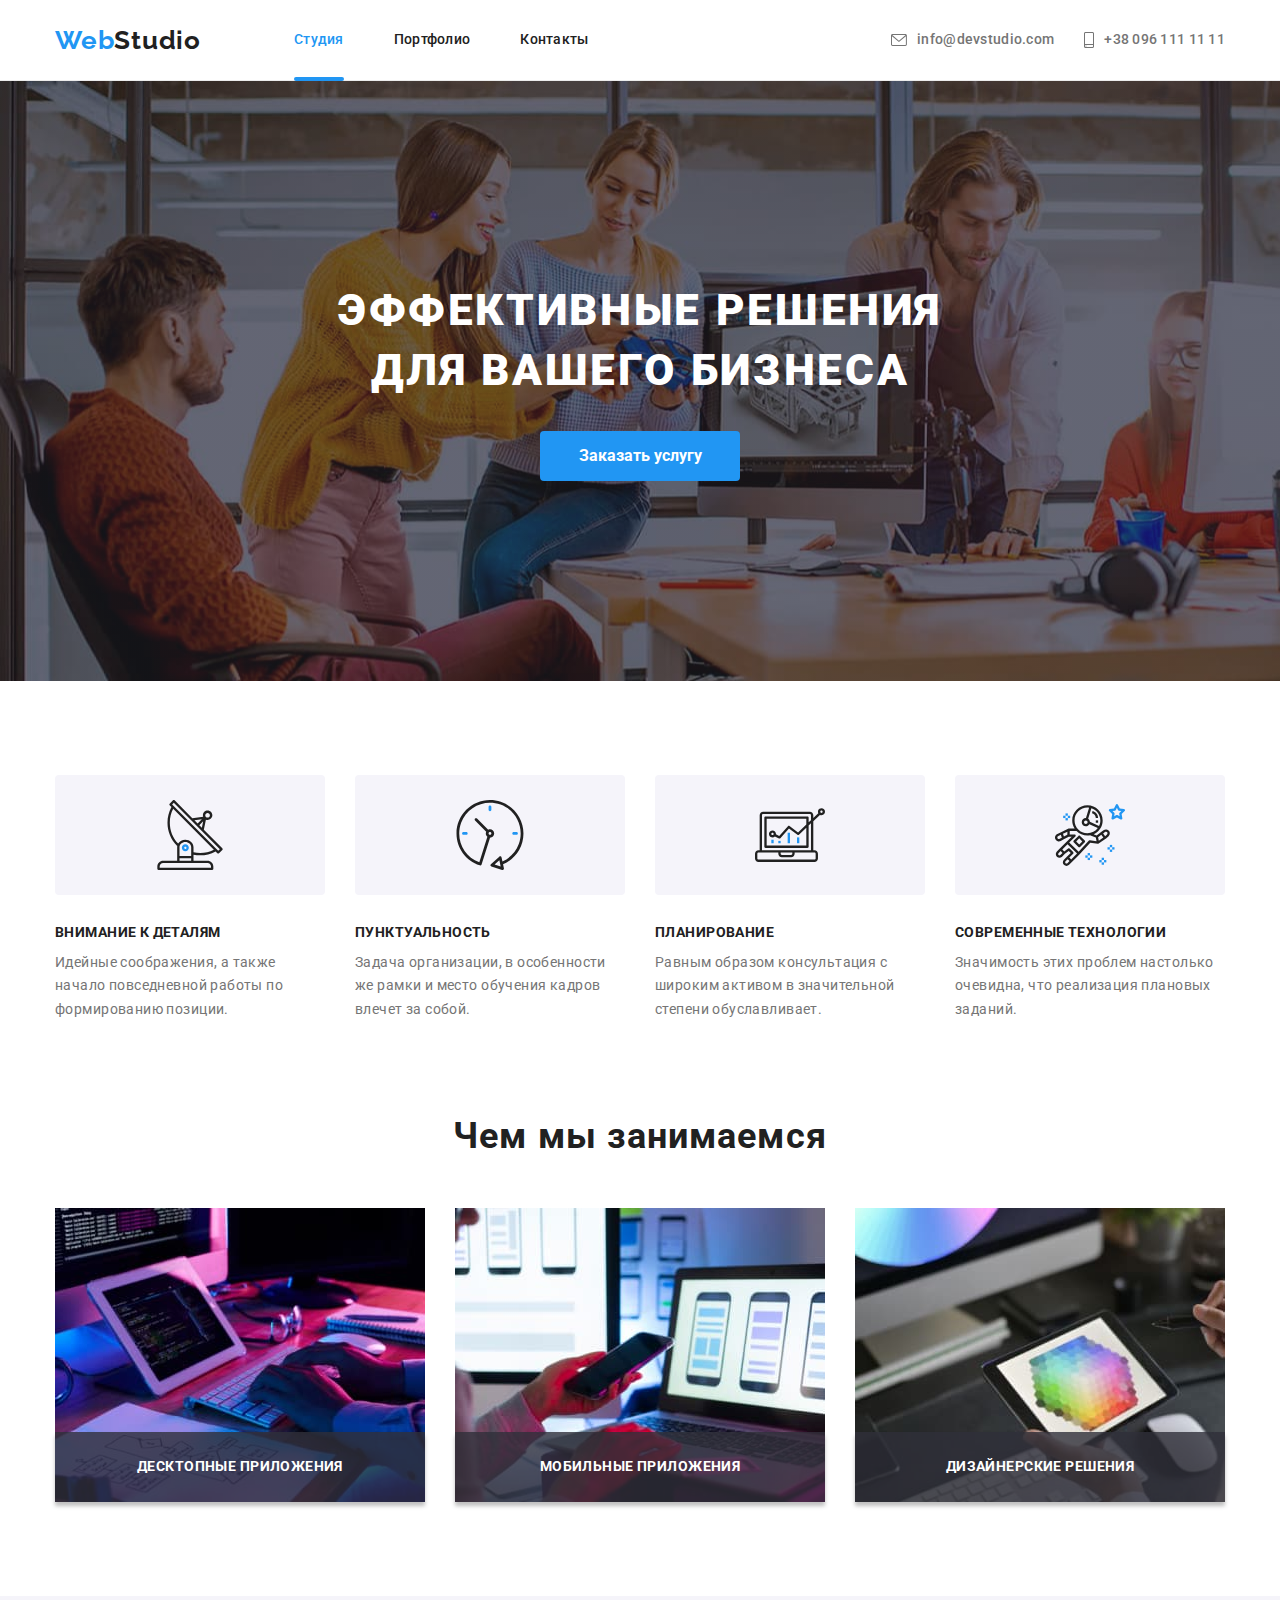
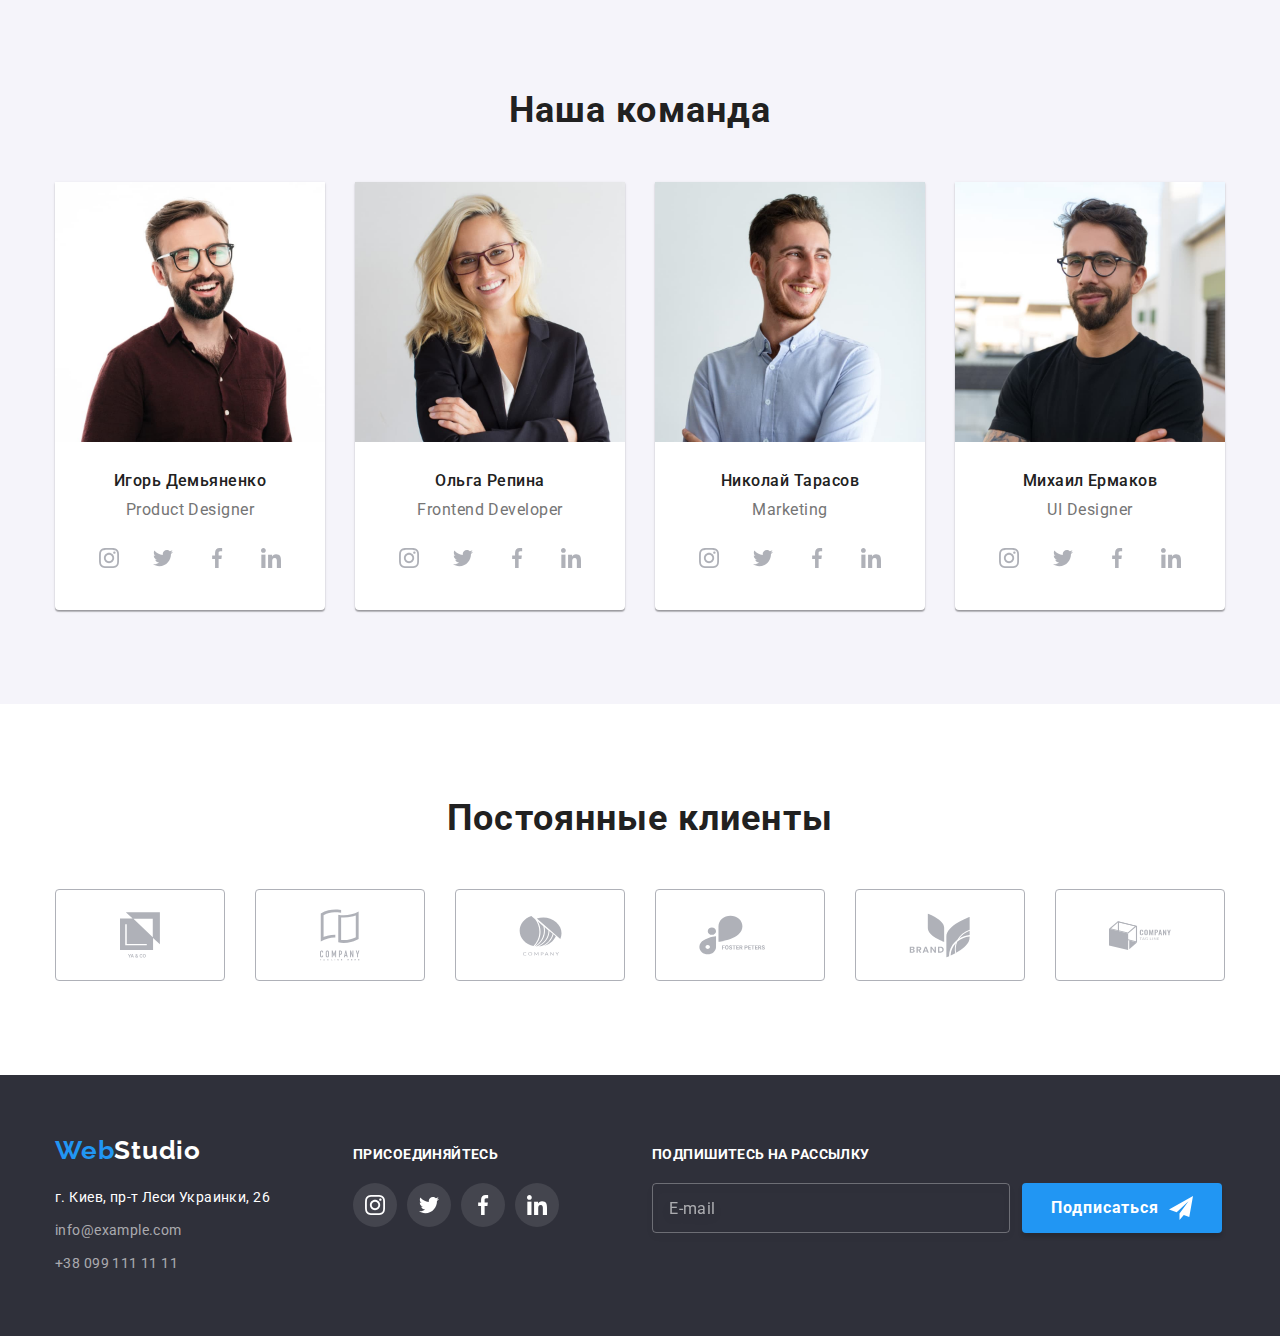
==== index.html @ c31da210 "first commit" ====
<!DOCTYPE html >
<html lang="ru">

<head>
    <meta charset="UTF-8">
    <meta http-equiv="X-UA-Compatible" content="IE=edge">
    <meta name="viewport" content="width=device-width, initial-scale=1.0">
    <title>Студия</title>
    <link rel="stylesheet" href="https://cdnjs.cloudflare.com/ajax/libs/modern-normalize/1.0.0/modern-normalize.min.css">
    <link href="https://fonts.googleapis.com/css2?family=Raleway:wght@700&family=Roboto:wght@400;500;700;900&display=swap" rel="stylesheet">
    <link rel="stylesheet" href="./css/main.min.css">
</head>

<body>
    <!--Навигация-->
    <header class="page-header">
        <div class="header__container container ">
            <a href="" lang="en" class="logo">Web<span class="header__logo">Studio</span></a>
            <div class="header__menu">
                <nav class="nav">
                    <ul class="nav__list">
                        <li class="nav__item"><a class="nav__link nav__link--current" href="">Студия</a></li>
                        <li class="nav__item"><a class="nav__link" href="./portfolio.html">Портфолио</a></li>
                        <li class="nav__item"><a class="nav__link" href="">Контакты</a></li>
                    </ul>
                </nav>
                <ul class="contacts__list">
                    <li class="contacts__item">
                        <a class="contacts__link" href="mailto:info@devstudio.com">
                            <svg class="contacts__icon mail-icon">
                            <use href="./images/icons.svg#mail"></use>
                        </svg>info@devstudio.com
                        </a>
                    </li>
                    <li class="contacts__item">
                        <a class="contacts__link" href="tel:+380961111111">
                            <svg class="contacts__icon phone-icon">
                            <use href="./images/icons.svg#smartphone"></use>
                        </svg> +38 096 111 11 11
                        </a>
                    </li>
                </ul>
            </div>
            <button type="button" class="header__burger-btn" data-menu-button>
                <svg class="header__burger-btn--icon">
                    <use href="./images/icons.svg#burger-icon"></use>
                </svg>
            </button>
            <div class="mobile-menu__container" data-menu>
                <button type="button" class="menu-close-btn" data-menu-close>
                        <svg class="close-btn">
                            <use href="./images/icons.svg#close-modal-btn"></use>
                        </svg>
                    </button>
                <ul class="mobile-menu__nav-list">
                    <li class="nav-list__item link"><a class="nav-list__link current" href="">Студия</a></li>
                    <li class="nav-list__item link"><a class="nav-list__link" href="./portfolio.html">Портфолио</a></li>
                    <li class="nav-list__item link"><a class="nav-list__link" href="">Контакты</a></li>
                </ul>
                <div class="mobile-menu__address-links">
                    <ul class="mobile-menu__contacts-list">
                        <li class="contacts-list__item link">
                            <a class="contacts-link" href="tel:+380961111111">+38 096 111 11 11</a>
                        </li>
                        <li class="contacts-list__item link">
                            <a class="contacts-link" href="mailto:info@devstudio.com">info@devstudio.com</a>
                        </li>
                    </ul>
                    <ul class="mobile-menu__social-list">
                        <li class="social-list__item">
                            <a class="social-list__link" href="">Instagram</a>
                        </li>
                        <li class="social-list__item">
                            <a class="social-list__link" href="">Twitter</a>
                        </li>
                        <li class="social-list__item">
                            <a class="social-list__link" href="">Facebook</a>
                        </li>
                        <li class="social-list__item">
                            <a class="social-list__link" href="">LinkedIn</a>
                        </li>
                    </ul>
                </div>
            </div>
        </div>
    </header>
    <main>
        <!--Герой-->
        <section class="hero">
            <div class="container hero__container">
                <h1 class="hero__title">Эффективные решения для вашего бизнеса</h1>
                <button class="hero__button" type="button" data-modal-open>Заказать услугу</button>
            </div>
        </section>
        <!--Особенности-->
        <section class="features section">
            <div class="container">
                <h2 class="hidden">Особенности</h2>
                <ul class="features__list">
                    <li class="features__item">
                        <div class="features__thumb">
                            <svg class="features__icon">
                                <use href="./images/icons.svg#antenna"></use>
                            </svg>
                        </div>
                        <h3 class="features__title">Внимание к деталям</h3>
                        <p class="features__description">Идейные соображения, а также начало повседневной работы по формированию позиции.</p>
                    </li>
                    <li class="features__item">
                        <div class="features__thumb">
                            <svg class="features__icon">
                                <use href="./images/icons.svg#clock"></use>
                            </svg>
                        </div>
                        <h3 class="features__title">Пунктуальность</h3>
                        <p class="features__description">Задача организации, в особенности же рамки и место обучения кадров влечет за собой.</p>
                    </li>
                    <li class="features__item">
                        <div class="features__thumb">
                            <svg class="features__icon">
                                <use href="./images/icons.svg#diagram"></use>
                            </svg>
                        </div>
                        <h3 class="features__title">Планирование</h3>
                        <p class="features__description">Равным образом консультация с широким активом в значительной степени обуславливает.</p>
                    </li>
                    <li class="features__item">
                        <div class="features__thumb">
                            <svg class="features__icon">
                                <use href="./images/icons.svg#astronaut"></use>
                            </svg>
                        </div>
                        <h3 class="features__title">Современные технологии</h3>
                        <p class="features__description">Значимость этих проблем настолько очевидна, что реализация плановых заданий.</p>
                    </li>
                </ul>
            </div>
        </section>
        <!--Чем мы занимаемся-->
        <section class="what-doing section">
            <div class="container">
                <h2 class="what-doing__title">Чем мы занимаемся</h2>
                <ul class="what-doing__list">
                    <li class="what-doing__item">
                        <img src="./images/studio/box1.jpg" alt="box1" width="370" height="294">
                        <p class="what-doing__description">Десктопные приложения</p>
                    </li>
                    <li class="what-doing__item">
                        <img src="./images/studio/box2.jpg" alt="box2" width="370" height="294">
                        <p class="what-doing__description">Мобильные приложения</p>
                    </li>
                    <li class="what-doing__item">
                        <img src="./images/studio/box3.jpg" alt="box3" width="370" height="294">
                        <p class="what-doing__description">Дизайнерские решения</p>
                    </li>
                </ul>
            </div>
        </section>
        <!--Наша команда-->
        <section class="our-team section">
            <div class="container">
                <h2 class="our-team__title">Наша команда</h2>
                <ul class="our-team__list">
                    <li class="our-team__item">
                        <img src="./images/studio/card1.jpg" alt="card1" width="270" height="260">
                        <div class="our-team__card">
                            <h3 class="our-team-card__title">Игорь Демьяненко</h3>
                            <p class="our-team-card__description" lang="en">Product Designer</p>
                            <ul class="our-team-card__list">
                                <li class="our-team-card__item">
                                    <a class="our-team-card__link" href="">
                                        <svg class="our-team-card__icon">
                                            <use href="./images/icons.svg#instagram"></use>
                                        </svg>
                                    </a>
                                </li>
                                <li class="our-team-card__item">
                                    <a class="our-team-card__link" href="">
                                        <svg class="our-team-card__icon">
                                            <use href="./images/icons.svg#twitter"></use>
                                        </svg>
                                    </a>
                                </li>
                                <li class="our-team-card__item">
                                    <a class="our-team-card__link" href="">
                                        <svg class="our-team-card__icon">
                                            <use href="./images/icons.svg#facebook"></use>
                                        </svg>
                                    </a>
                                </li>
                                <li class="our-team-card__item">
                                    <a class="our-team-card__link" href="">
                                        <svg class="our-team-card__icon">
                                            <use href="./images/icons.svg#linkedin"></use>
                                        </svg>
                                    </a>
                                </li>
                            </ul>
                        </div>
                    </li>
                    <li class="our-team__item">
                        <img src="./images/studio/card2.jpg" alt="card2" width="270" height="260">
                        <div class="our-team__card">
                            <h3 class="our-team-card__title">Ольга Репина</h3>
                            <p class="our-team-card__description" lang="en">Frontend Developer</p>
                            <ul class="our-team-card__list">
                                <li class="our-team-card__item">
                                    <a class="our-team-card__link" href="">
                                        <svg class="our-team-card__icon">
                                            <use href="./images/icons.svg#instagram"></use>
                                        </svg>
                                    </a>
                                </li>
                                <li class="our-team-card__item">
                                    <a class="our-team-card__link" href="">
                                        <svg class="our-team-card__icon">
                                            <use href="./images/icons.svg#twitter"></use>
                                        </svg>
                                    </a>
                                </li>
                                <li class="our-team-card__item">
                                    <a class="our-team-card__link" href="">
                                        <svg class="our-team-card__icon">
                                            <use href="./images/icons.svg#facebook"></use>
                                        </svg>
                                    </a>
                                </li>
                                <li class="our-team-card__item">
                                    <a class="our-team-card__link" href="">
                                        <svg class="our-team-card__icon">
                                            <use href="./images/icons.svg#linkedin"></use>
                                        </svg>
                                    </a>
                                </li>
                            </ul>
                        </div>
                    </li>
                    <li class="our-team__item">
                        <img src="./images/studio/card3.jpg" alt="card3" width="270" height="260">
                        <div class="our-team__card">
                            <h3 class="our-team-card__title">Николай Тарасов</h3>
                            <p class="our-team-card__description" lang="en">Marketing</p>
                            <ul class="our-team-card__list">
                                <li class="our-team-card__item">
                                    <a class="our-team-card__link" href="">
                                        <svg class="our-team-card__icon">
                                            <use href="./images/icons.svg#instagram"></use>
                                        </svg>
                                    </a>
                                </li>
                                <li class="our-team-card__item">
                                    <a class="our-team-card__link" href="">
                                        <svg class="our-team-card__icon">
                                            <use href="./images/icons.svg#twitter"></use>
                                        </svg>
                                    </a>
                                </li>
                                <li class="our-team-card__item">
                                    <a class="our-team-card__link" href="">
                                        <svg class="our-team-card__icon">
                                            <use href="./images/icons.svg#facebook"></use>
                                        </svg>
                                    </a>
                                </li>
                                <li class="our-team-card__item">
                                    <a class="our-team-card__link" href="">
                                        <svg class="our-team-card__icon">
                                            <use href="./images/icons.svg#linkedin"></use>
                                        </svg>
                                    </a>
                                </li>
                            </ul>
                        </div>
                    </li>
                    <li class="our-team__item">
                        <img src="./images/studio/card4.jpg" alt="card4" width="270" height="260">
                        <div class="our-team__card">
                            <h3 class="our-team-card__title">Михаил Ермаков</h3>
                            <p class="our-team-card__description" lang="en">UI Designer</p>
                            <ul class="our-team-card__list">
                                <li class="our-team-card__item">
                                    <a class="our-team-card__link" href="">
                                        <svg class="our-team-card__icon">
                                            <use href="./images/icons.svg#instagram"></use>
                                        </svg>
                                    </a>
                                </li>
                                <li class="our-team-card__item">
                                    <a class="our-team-card__link" href="">
                                        <svg class="our-team-card__icon">
                                            <use href="./images/icons.svg#twitter"></use>
                                        </svg>
                                    </a>
                                </li>
                                <li class="our-team-card__item">
                                    <a class="our-team-card__link" href="">
                                        <svg class="our-team-card__icon">
                                            <use href="./images/icons.svg#facebook"></use>
                                        </svg>
                                    </a>
                                </li>
                                <li class="our-team-card__item">
                                    <a class="our-team-card__link" href="">
                                        <svg class="our-team-card__icon">
                                            <use href="./images/icons.svg#linkedin"></use>
                                        </svg>
                                    </a>
                                </li>
                            </ul>
                        </div>
                    </li>
                </ul>
            </div>
        </section>
        <section class="clients section">
            <div class="container">
                <h2 class="clients__title">Постоянные клиенты</h2>
                <ul class="clients__list">
                    <li class="clients__item">
                        <a class="clients__link" href="">
                            <svg class="clients__icon" width="40" height="52">
                                <use href="./images/icons.svg#group"></use>
                            </svg>
                        </a>
                    </li>
                    <li class="clients__item">
                        <a class="clients__link" href="">
                            <svg class="clients__icon" width="40" height="52">
                                <use href="./images/icons.svg#group-1"></use>
                            </svg>
                        </a>
                    </li>
                    <li class="clients__item">
                        <a class="clients__link" href="">
                            <svg class="clients__icon" width="43" height="41">
                                <use href="./images/icons.svg#group-2"></use>
                            </svg>
                        </a>
                    </li>
                    <li class="clients__item">
                        <a class="clients__link" href="">
                            <svg class="clients__icon" width="84" height="40">
                                <use href="./images/icons.svg#group-3"></use>
                            </svg>
                        </a>
                    </li>
                    <li class="clients__item">
                        <a class="clients__link" href="">
                            <svg class="clients__icon" width="62" height="45">
                                <use href="./images/icons.svg#group-4"></use>
                            </svg>
                        </a>
                    </li>
                    <li class="clients__item">
                        <a class="clients__link" href=" ">
                            <svg class="clients__icon" width="62 " height="45 ">
                                <use href="./images/icons.svg#group-5 "></use>
                            </svg>
                        </a>
                    </li>
                </ul>
            </div>
        </section>
    </main>
    <footer class="footer">
        <div class="footer__sections container">
            <div class="footer__tablet-container">
                <div class="address__container">
                    <a href="" lang="en" class="logo">Web<span class="footer__logo">Studio</span></a>
                    <address class="address__box">
                    <ul class="address__list">
                        <li class="address__item"><a class="address__link--map" href="https://goo.gl/maps/Ut2xwaLdVSmV2iXo9 " target="_blank" rel="noreferrer noopener">г. Киев, пр-т Леси Украинки, 26</a></li>
                        <li class="address__item"><a class="address__link" href="mailto:info@example.com ">info@example.com</a></li>
                        <li class="address__item"><a class="address__link" href="tel:+380991111111 ">+38 099 111 11 11</a></li>
                    </ul>
                 </address>
                </div>
                <div class="join__container">
                    <p class="join__description">присоединяйтесь</p>
                    <ul class="join__list">
                        <li class="join__item">
                            <a class="join__link" href="">
                                <svg class="join__icon">
                            <use href="./images/icons.svg#instagram"></use>
                        </svg>
                            </a>
                        </li>
                        <li class="join__item">
                            <a class="join__link" href="">
                                <svg class="join__icon">
                            <use href="./images/icons.svg#twitter "></use>
                        </svg>
                            </a>
                        </li>
                        <li class="join__item">
                            <a class="join__link" href="">
                                <svg class="join__icon">
                            <use href="./images/icons.svg#facebook "></use>
                        </svg>
                            </a>
                        </li>
                        <li class="join__item">
                            <a class="join__link" href="">
                                <svg class="join__icon">
                            <use href="./images/icons.svg#linkedin "></use>
                        </svg>
                            </a>
                        </li>
                    </ul>
                </div>
            </div>
            <div class="subscribe__container">
                <p class="subscribe__title">Подпишитесь на рассылку</p>
                <form action="#" class="subscribe__form">
                    <input type="email" name="user-email" class="subscribe__input" placeholder="E-mail" required>
                    <button type="submit" class="subscribe__button">Подписаться
                        <svg class="subscribe__icon">
                            <use href="./images/icons.svg#icon-send"></use>
                        </svg>
                    </button>
                </form>
            </div>
        </div>
    </footer>
    <div class="backdrop open-close-backdrop" data-modal>
        <div class="backdrop__container">
            <button class="backdrop__modal-button" data-modal-close>
                <svg class="backdrop__modal-button--icon">
                    <use href="./images/icons.svg#close-modal-btn"></use>
                </svg>
            </button>
            <form action="# " class="backdrop__modal-form">
                <p class="backdrop__title">Оставьте свои данные, мы вам перезвоним</p>
                <label for="user-name" class="backdrop__label backdrop__user-name">Имя</label>
                <div class="backdrop__input-container">
                    <input type="text" name="user-name" id="user-name" class="backdrop__input" required>
                    <svg class="backdrop__input--icon">
                        <use href="./images/icons.svg#icon-user-name"></use>
                    </svg>
                </div>
                <label for="user-tel" class="backdrop__label backdrop__user-tel">Телефон</label>
                <div class="backdrop__input-container">
                    <input type="tel" name="user-tel" id="user-tel" class="backdrop__input" required>
                    <svg class="backdrop__input--icon">
                        <use href="./images/icons.svg#icon-user-tel"></use>
                    </svg>
                </div>
                <label for="user-email" class="backdrop__label backdrop__user-email">Почта</label>
                <div class="backdrop__input-container">
                    <input type="email" name="user-email" id="user-email" class="backdrop__input" required>
                    <svg class="backdrop__input--icon">
                        <use href="./images/icons.svg#icon-user-email"></use>
                    </svg>
                </div>
                <label for="user-message" class="backdrop__label backdrop__message-label">Комментарий</label>
                <textarea name="user-message" id="user-message" placeholder="Введите текст" class="backdrop__message"></textarea>
                <div class="backdrop__checkbox">
                    <input type="checkbox" name="user-checkbox" id="user-checkbox" class="backdrop__checkbox-input hidden" required>
                    <label for="user-checkbox" class="backdrop__label backdrop__checkbox-label">Соглашаюсь с рассылкой и принимаю <a href=" " class="backdrop__policy-link">Условия договора</a></label>
                </div>
                <button type="submit" class="backdrop__submit-btn">Отправить</button>
            </form>
        </div>
    </div>
    <script src="./js/modal.js "></script>
    <script src="./js/menu.js "></script>
</body>

</html>
---- css/main.min.css ----
body{font-family:'roboto', sans-serif;color:#212121}ul{list-style:none;margin:0;padding:0}a{color:inherit;text-decoration:none}h1,h2,h3,h4,h5,h6,p{margin:0}img{display:block;max-width:100%;height:auto}.hidden{position:absolute;width:1px;height:1px;margin:-1px;border:0;padding:0;white-space:nowrap;clip-path:inset(100%);clip:rect(0 0 0 0);overflow:hidden}.container{width:100%;padding-left:15px;padding-right:15px;margin:0 auto}.section{padding:60px 0px}@media screen and (min-width: 480px){.container{width:480px;margin:0 auto}.section{padding:60px 0px}}@media screen and (min-width: 768px){.container{width:768px}.section{padding:60px 0px}}@media screen and (min-width: 1200px){.container{width:1200px;margin-left:auto;margin-right:auto;padding-left:15px;padding-right:15px}.section{padding:94px 0px}}.logo{font-family:'Raleway', sans-serif;font-weight:700;font-size:26px;line-height:1.19;letter-spacing:0.03em;color:#2196F3}.logo .header__logo{color:#212121}.logo .footer__logo{color:#fff}@media screen and (max-width: 767px){.logo{font-family:'Raleway', sans-serif;font-weight:700;font-size:24px;line-height:1.16;letter-spacing:0.03em;color:#2196F3;padding:16px 0px;display:flex;justify-content:center}.logo .header__logo{color:#212121}.logo .footer__logo{color:#fff;display:flex;justify-content:center}}@media screen and (max-width: 1199px){.logo{font-family:'Raleway', sans-serif;font-weight:700;font-size:24px;line-height:1.16;letter-spacing:0.03em;color:#2196F3}.logo .header__logo{color:#212121}.logo .footer__logo{color:#fff}}.page-header{border-bottom:1px solid #ECECEC}.header__container{display:flex;align-items:center}.header__menu{display:flex;align-items:center;margin-left:93px;width:100%}.header__menu .nav__link,.header__menu .contacts__link{display:inline-flex;align-items:center;font-weight:500;font-size:14px;line-height:1.14;padding:32px 0px 32px 0px;letter-spacing:0.02em;transition:color 250ms cubic-bezier(0.4, 0, 0.2, 1)}.header__menu .nav__link:hover,.header__menu .nav__link:focus,.header__menu .contacts__link:hover,.header__menu .contacts__link:focus{color:#2196F3}.header__menu .nav__link .contacts__icon,.header__menu .contacts__link .contacts__icon{fill:currentColor;display:block;margin-right:10px}.header__menu .nav .nav__list{display:flex;padding:0}.header__menu .nav .nav__item:not(:last-child){margin-right:50px}.header__menu .contacts__list{display:flex;margin-left:auto;color:#757575}.header__menu .contacts__item:not(:last-child){margin-right:30px}.phone-icon{width:10px;height:16px}.mail-icon{width:16px;height:12px}.nav__link--current{color:#2196F3;position:relative}.nav__link--current::after{position:absolute;bottom:-1px;left:0px;content:"";display:inline-block;width:100%;height:4px;border-radius:2px;background-color:#2196F3}.header__burger-btn{display:none;padding:12px 8px;background-color:transparent;cursor:pointer;border:none}.header__burger-btn--icon{width:24px;height:16px}.mobile-menu__container{display:none}@media screen and (max-width: 1199px){.page-header{border-bottom:1px solid #ECECEC}.header__container{display:flex;align-items:center}.header__menu{display:flex;align-items:center;margin-left:93px;width:100%}.header__menu .nav__link,.header__menu .contacts__link{display:inline-flex;align-items:center;font-weight:500;font-size:14px;line-height:1.14;padding:32px 0px 32px 0px;letter-spacing:0.02em;transition:color 250ms cubic-bezier(0.4, 0, 0.2, 1)}.header__menu .nav__link:hover,.header__menu .nav__link:focus,.header__menu .contacts__link:hover,.header__menu .contacts__link:focus{color:#2196F3}.header__menu .nav__link .contacts__icon,.header__menu .contacts__link .contacts__icon{fill:currentColor;display:block;margin-right:10px}.header__menu .nav .nav__list{display:flex;padding:0}.header__menu .nav .nav__item:not(:last-child){margin-right:50px}.header__menu .contacts__list{display:flex;flex-direction:column;margin-left:auto;color:#757575}.header__menu .contacts__list .contacts__item{margin-right:0px}.header__menu .contacts__list .contacts__item:not(:last-child){margin-bottom:10px}.header__menu .contacts__list .contacts__link{padding:0px}.phone-icon{width:10px;height:16px}.mail-icon{width:16px;height:12px}.nav__link--current{color:#2196F3;position:relative}.nav__link--current::after{position:absolute;bottom:-1px;left:0px;content:"";display:inline-block;width:100%;height:4px;border-radius:2px;background-color:#2196F3}.header__burger-btn{display:none;padding:12px 8px;background-color:transparent;cursor:pointer;border:none}.header__burger-btn--icon{width:24px;height:16px}.mobile-menu__container{display:none}}@media screen and (max-width: 767px){.nav{display:none}.header__menu .contacts__list{display:none}.header__burger-btn{display:block}}@media screen and (max-width: 767px){.mobile-menu__container.is-open{opacity:1;visibility:visible;pointer-events:auto}.menu-close-btn{position:absolute;top:10px;right:15px;padding:11px 10.33px;background-color:transparent;border:none}.menu-close-btn:hover .close-btn{fill:#2196F3}.close-btn{width:18px;height:18px;fill:#000000}.mobile-menu__container{position:fixed;z-index:999;top:0;left:0;width:100%;height:100%;background-color:#fff;overflow:auto;opacity:0;visibility:hidden;pointer-events:none}.header__burger-btn{padding:12px 8px;border:none;background-color:transparent}.header__burger-btn:hover .header__burger-btn--icon{fill:#2196F3}.header__burger-btn--icon{display:block;width:24px;height:16px;fill:black}.header__container{display:flex;align-items:center;justify-content:space-between}.mobile-menu__container{display:flex;flex-direction:column;justify-content:space-between;padding:48px 40px}.nav-list__link{font-style:400;font-weight:500;font-size:40px;line-height:calc(47/40);letter-spacing:0.02em;color:#212121}.nav-list__link:hover{color:#2196F3}.nav-list__item .current{color:#2196F3}.nav-list__item:not(:last-child){margin-bottom:32px}.contacts-list__item:not(:last-child){margin-bottom:32px}.mobile-menu__contacts-list{margin-bottom:64px}.contacts-link{font-style:400;font-weight:500;font-size:24px;line-height:calc(28/24);letter-spacing:0.02em;color:#757575}.contacts-link:hover{font-style:400;font-weight:500;font-size:34px;line-height:calc(40/34);letter-spacing:0.02em;color:#2196F3}.mobile-menu__social-list{display:flex;flex-wrap:wrap}.social-list__item:not(:last-child){margin-right:20px}.social-list__item:not(:last-child) .social-list__link::after{content:" ";position:relative;left:10px;width:22px;height:0px;border:1px solid rgba(33,33,33,0.2);transform:rotate(90deg)}.social-list__link{color:#2196F3;font-style:400;font-weight:500;font-size:18px;line-height:calc(22/18);letter-spacing:0.02em}}.hero{background-color:#2F303A;background-image:linear-gradient(rgba(47,48,58,0.4), rgba(47,48,58,0.4)),url(../images/hero-image.jpg)}.hero__container{margin:0 auto;max-width:1600px;text-align:center;padding:200px 0px}.hero__container .hero__title{color:#fff;font-weight:900;font-size:44px;line-height:1.36;text-align:center;letter-spacing:0.06em;text-transform:uppercase;text-align:center;max-width:696px;margin:0 auto;margin-bottom:30px}.hero__container .hero__button{display:inline-block;color:#fff;background-color:#2196F3;font-weight:700;font-size:16px;line-height:1.87;padding:10px 30px;min-width:200px;max-height:50px;border-radius:4px;cursor:pointer;border:0px;transition:background-color 250ms cubic-bezier(0.4, 0, 0.2, 1),box-shadow 250ms cubic-bezier(0.4, 0, 0.2, 1)}.hero__container .hero__button:hover{background-color:#188CE8;box-shadow:0px 4px 4px rgba(0,0,0,0.15)}@media screen and (max-width: 767px){.hero__container{max-width:450px;max-height:400px;padding:118px 0px}.hero__container .hero{background-size:cover}.hero__container .hero__title{font-size:26px;line-height:calc(42/26);letter-spacing:0.06em;max-width:360px}}@media screen and (max-width: 1199px){.hero__container{padding:118px 0px;max-width:100%;max-height:400px}.hero__container .hero__title{font-size:26px;line-height:calc(42/26);letter-spacing:0.06em;max-width:360px}}.features__list{display:flex;margin:0;padding-left:0}.features__list .features__item{width:270px}.features__list .features__title{font-style:normal;font-weight:700;font-size:14px;line-height:1.14;letter-spacing:0.03em;text-transform:uppercase;margin-bottom:10px}.features__list .features__description{color:#757575;font-weight:400;font-size:14px;line-height:1.71;letter-spacing:0.03em}.features__item:not(:last-child){margin-right:30px}.features__thumb{width:270px;height:120px;background-color:#F5F4FA;border-radius:4px;display:inline-flex;justify-content:center;align-items:center;margin-bottom:30px}.features__thumb .features__icon{width:70px;height:70px}@media screen and (max-width: 1199px){.features__list{display:flex;flex-wrap:wrap;justify-content:center;margin:-30px 0 0 -30px}.features__list .features__item{margin:30px 0 0 30px;width:354px}.features__thumb{width:100%}}@media screen and (max-width: 767px){.features__list{display:flex;flex-direction:column;align-items:center;margin:0}.features__list .features__item{margin:0;width:100%}.features__thumb{width:100%}}.what-doing{padding-top:0px}.what-doing .what-doing__title{margin-bottom:50px;font-weight:700;font-size:36px;line-height:1.16;text-align:center;letter-spacing:0.03em}.what-doing__list{display:flex;padding:0}.what-doing__list .what-doing__item{position:relative}.what-doing__list .what-doing__item:not(:last-child){margin-right:30px}.what-doing__list .what-doing__item .what-doing__description{position:absolute;width:100%;text-align:center;bottom:0px;left:0px;background-color:rgba(47,48,58,0.8);box-shadow:0px 4px 4px rgba(0,0,0,0.25);color:#ffffff;padding:27px 0px;font-weight:700;font-size:14px;line-height:1.14;letter-spacing:0.03em;text-transform:uppercase}@media screen and (max-width: 1199px){.what-doing{display:none}}.our-team{background-color:#F5F4FA}.our-team .our-team__title{font-weight:700;font-size:36px;line-height:1.16;text-align:center;letter-spacing:0.03em;margin-bottom:50px}.our-team__list{display:flex;padding-left:0px;margin:0}.our-team__list .our-team__card{padding:30px 0px}.our-team__list .our-team__card .our-team-card__title{font-weight:500;font-size:16px;line-height:1.18;letter-spacing:0.03em;margin-bottom:10px}.our-team__list .our-team__card .our-team-card__description{color:#757575;font-weight:400;font-size:16px;line-height:1.18;letter-spacing:0.03em;margin-bottom:16px}.our-team__item{box-shadow:0px 1px 3px rgba(0,0,0,0.12),0px 1px 1px rgba(0,0,0,0.14),0px 2px 1px rgba(0,0,0,0.2);border-radius:0px 0px 4px 4px;text-align:center;background-color:#fff}.our-team__item:not(:last-child){margin-right:30px}.our-team-card__list{display:flex;justify-content:center}.our-team-card__list .our-team-card__item{cursor:pointer}.our-team-card__list .our-team-card__item:not(:last-child){margin-right:10px}.our-team-card__list .our-team-card__link{display:flex;justify-content:center;align-items:center;background-color:#fff;width:44px;height:44px;border-radius:50%;color:#AFB1B8;transition:background-color 250ms cubic-bezier(0.4, 0, 0.2, 1),color 250ms cubic-bezier(0.4, 0, 0.2, 1)}.our-team-card__list .our-team-card__link:hover,.our-team-card__list .our-team-card__link:focus{background-color:#2196F3;color:#fff}.our-team-card__list .our-team-card__link .our-team-card__icon{display:block;width:20px;height:20px;fill:currentColor}@media screen and (max-width: 1199px){.our-team__list{display:flex;flex-wrap:wrap;justify-content:center;margin:-30px 0px 0px -30px}.our-team__list .our-team__item{margin:30px 0px 0px 30px;max-width:354px;max-height:536px}.our-team__list .our-team__item img{width:100%}}@media screen and (max-width: 767px){.our-team__title{text-align:center;font-size:28px;line-height:calc(28/23)}.our-team__list{display:flex;flex-direction:column;justify-content:center;margin:0}.our-team__list .our-team__item{margin-right:auto;margin-left:auto}.our-team__list .our-team__item:not(:last-child){margin-bottom:30px}.our-team__card{width:100%}.our-team__item img{width:100%}}.clients__title{font-weight:700;font-size:36px;line-height:1.16;text-align:center;letter-spacing:0.03em;color:#212121;margin-bottom:50px}.clients__list{display:flex;justify-content:center}.clients__item:not(:last-child){margin-right:30px}.clients__item .clients__link{display:flex;justify-content:center;align-items:center;width:170px;height:92px;border:1px solid #AFB1B8;border-radius:4px;transition:border-color 250ms cubic-bezier(0.4, 0, 0.2, 1)}.clients__item .clients__link:hover,.clients__item .clients__link:focus{border-color:#2196F3}.clients__item .clients__link .clients__icon{fill:#afb1b8;transition:fill 250ms cubic-bezier(0.4, 0, 0.2, 1)}.clients__item .clients__link:hover .clients__icon,.clients__item .clients__link:focus .clients__icon{fill:#2196F3}@media screen and (max-width: 1199px){.clients__list{display:flex;flex-wrap:wrap;justify-content:center;margin:-30px 0px 0px -30px}.clients__list .clients__item{flex-basis:calc((100% - 90px)/3);margin:30px 0px 0px 30px;width:226px;height:92px}.clients__list .clients__link{width:100%;height:100%}}@media screen and (max-width: 767px){.clients__list{display:flex;flex-wrap:wrap;justify-content:center;margin:-30px 0px 0px -30px}.clients__list .clients__item{flex-basis:calc((100% - 60px)/2);margin:30px 0px 0px 30px;width:210px;height:92px}.clients__list .clients__link{width:100%;height:100%}.clients__title{font-weight:700;font-size:28px;line-height:calc(33/28)}}.footer{background-color:#2F303A}.address__container{padding:0 0}.footer__sections{display:flex;align-items:baseline;padding:60px 15px}.footer__tablet-container{display:flex;align-items:baseline}@media screen and (max-width: 1199px){.footer{width:100%}.footer .footer__sections{flex-direction:column}.footer .footer__tablet-container{align-self:center;justify-content:space-around}.footer .address__container{margin-right:165px;text-align:center}}@media screen and (max-width: 767px){.footer .footer__sections{display:flex;flex-direction:column;align-items:center}.footer .footer__tablet-container{display:flex;flex-direction:column}.footer .address__container{margin:0}}.address__box{margin-top:20px;font-style:normal}.address__box .address__item:not(:last-child){margin-bottom:9px}.address__box .address__link--map{color:#fff;font-weight:400;font-size:14px;line-height:1.71;letter-spacing:0.03em}.address__box .address__link{color:rgba(255,255,255,0.6);font-weight:400;font-size:14px;line-height:1.71;letter-spacing:0.03em;transition:color 250ms cubic-bezier(0.4, 0, 0.2, 1)}.address__box .address__link:hover,.address__box .address__link:focus{color:#2196F3}@media screen and (max-width: 767px){.address__box{text-align:center;margin-bottom:60px}}.join__container{margin-left:83px}.join__container .join__description{font-weight:700;font-size:14px;line-height:1.14;letter-spacing:0.03em;text-transform:uppercase;color:#FFFFFF}.join__list{display:flex;margin-top:20px}.join__list .join__item:not(:last-child){margin-right:10px}.join__list .join__link{display:flex;justify-content:center;align-items:center;width:44px;height:44px;background-color:rgba(255,255,255,0.1);border-radius:50%;transition:background-color 250ms cubic-bezier(0.4, 0, 0.2, 1)}.join__list .join__link:hover,.join__list .join__link:focus{background-color:#2196F3}.join__list .join__link .join__icon{display:block;width:20px;height:20px;fill:#fff}@media screen and (max-width: 1199px){.join__container{text-align:center}}@media screen and (max-width: 767px){.join__container{margin:0;text-align:center;margin-bottom:60px}}.subscribe__container{margin-left:93px}.subscribe__container .subscribe__title{font-weight:700;font-size:14px;line-height:1.14;letter-spacing:0.03em;text-transform:uppercase;color:#fff;margin-bottom:20px}.subscribe__container .subscribe__form{display:flex}.subscribe__container .subscribe__input{border:1px solid rgba(255,255,255,0.3);box-sizing:border-box;filter:drop-shadow(0px 4px 4px rgba(0,0,0,0.15));border-radius:4px;width:358px;height:50px;padding-left:16px;background-color:transparent;color:#fff;outline:none;transition:border-color 250ms cubic-bezier(0.4, 0, 0.2, 1)}.subscribe__container .subscribe__input::placeholder{font-weight:400;font-size:16px;line-height:1.25;align-items:center;letter-spacing:0.03em;color:rgba(255,255,255,0.6)}.subscribe__container .subscribe__input:focus{border-color:#2196F3}.subscribe__container .subscribe__button{font-weight:700;font-size:16px;line-height:1.87;display:flex;align-items:center;justify-content:center;letter-spacing:0.06em;color:#fff;margin-left:12px;background-color:#2196F3;box-shadow:0px 4px 4px rgba(0,0,0,0.15);border-radius:4px;min-width:200px;max-height:50px;border:none;cursor:pointer;transition:background-color 250ms cubic-bezier(0.4, 0, 0.2, 1),box-shadow 250ms cubic-bezier(0.4, 0, 0.2, 1)}.subscribe__container .subscribe__button:hover,.subscribe__container .subscribe__button:focus{background-color:#188CE8;box-shadow:0px 4px 4px rgba(0,0,0,0.15)}.subscribe__container .subscribe__button .subscribe__icon{fill:#fff;width:24px;height:24px;margin-left:10px}@media screen and (max-width: 1199px){.subscribe__container{display:flex;flex-direction:column;align-self:center;margin-top:60px;margin-left:0;text-align:center}.subscribe__form{display:flex;flex-direction:column}.subscribe__form .subscribe__input{margin-bottom:20px}}@media screen and (max-width: 767px){.subscribe__container{margin:0;text-align:center}.subscribe__container .subscribe__input{margin-bottom:20px;max-width:450px}}.subscribe__form{display:flex}.subscribe__button{align-self:center;width:200px;height:50px}.backdrop__container{position:absolute;top:50%;left:50%;width:528px;height:581px;transform:translate(-50%, -50%) scale(1);background-color:#fff;box-shadow:0px 1px 3px rgba(0,0,0,0.12),0px 1px 1px rgba(0,0,0,0.14),0px 2px 1px rgba(0,0,0,0.2);border-radius:4px;transition:transform 250ms cubic-bezier(0.4, 0, 0.2, 1);padding:40px}.backdrop__container .backdrop__modal-button{position:absolute;top:8px;right:8px;width:30px;height:30px;border-radius:50%;border:1px solid rgba(0,0,0,0.1);background-color:#fff;cursor:pointer}.backdrop__container .backdrop__modal-button .backdrop__modal-button--icon{fill:#000000;width:11px;height:11px;transition:fill 250ms cubic-bezier(0.4, 0, 0.2, 1)}.backdrop__container .backdrop__modal-button:hover .backdrop__modal-button_icon,.backdrop__container .backdrop__modal-button:focus .backdrop__modal-button_icon{fill:#2196F3}.backdrop__modal-form{display:flex;flex-direction:column}.backdrop__modal-form .backdrop__title{font-weight:700;font-size:20px;line-height:1.15;text-align:center;letter-spacing:0.03em;color:#212121;margin-bottom:12px}.backdrop__modal-form .backdrop__submit-btn{display:block;align-self:center;font-weight:700;font-size:16px;line-height:1.87;letter-spacing:0.06em;color:#fff;background-color:#2196F3;box-shadow:0px 4px 4px rgba(0,0,0,0.15);border-radius:4px;border:none;width:200px;min-height:50px;transition:background-color 250ms cubic-bezier(0.4, 0, 0.2, 1);cursor:pointer}.backdrop__modal-form .backdrop__submit-btn:hover,.backdrop__modal-form .backdrop__submit-btn:focus{background-color:#188CE8}.backdrop__modal-form .backdrop__message-label{margin-bottom:4px}.backdrop__modal-form .backdrop__message{width:100%;height:120px;border:1px solid rgba(33,33,33,0.2);box-sizing:border-box;border-radius:4px;padding:12px 16px;margin-bottom:20px;transition:border-color 250ms cubic-bezier(0.4, 0, 0.2, 1);resize:none}.backdrop__modal-form .backdrop__message::placeholder{font-weight:400;font-size:14px;line-height:1.14;letter-spacing:0.01em;color:rgba(117,117,117,0.5)}.backdrop__modal-form .backdrop__message:focus{border-color:#2196F3;outline:none}.backdrop__modal-form .backdrop__label{font-weight:400;font-size:12px;line-height:1.16;letter-spacing:0.01em;color:#757575}.backdrop__input-container{position:relative;margin-top:4px;margin-bottom:10px}.backdrop__input-container .backdrop__input{width:100%;height:40px;border:1px solid rgba(33,33,33,0.2);border-radius:4px;padding-left:42px;transition:border-color 250ms cubic-bezier(0.4, 0, 0.2, 1)}.backdrop__input-container .backdrop__input:focus{border-color:#2196F3;outline:none}.backdrop__input--icon{position:absolute;top:50%;left:12px;transform:translateY(-50%);fill:#212121;width:18px;height:18px;transition:fill 250ms cubic-bezier(0.4, 0, 0.2, 1)}.backdrop__input:focus+.backdrop__input--icon{fill:#2196F3}.backdrop{position:fixed;top:0;left:0;width:100%;height:100%;background:rgba(0,0,0,0.2);z-index:100;opacity:1;transition:opacity 250ms cubic-bezier(0.4, 0, 0.2, 1),visibility 250ms cubic-bezier(0.4, 0, 0.2, 1)}.open-close-backdrop{opacity:0;visibility:hidden;pointer-events:none}.backdrop__checkbox{position:relative;margin-bottom:30px;align-self:center}.backdrop__checkbox .backdrop__checkbox-input{position:absolute;top:20px;left:10px}.backdrop__checkbox .backdrop__checkbox-input:focus+.backdrop__checkbox-label::before{border-color:#2196F3}.backdrop__checkbox .backdrop__checkbox-input:checked+.backdrop__checkbox-label::before{background-color:#2196F3;background-image:url(../images/checkbox-svg/icon-checkbox-checked.svg);background-position:center;background-size:110%;border-color:#2196F3}.backdrop__checkbox .backdrop__checkbox-label{font-weight:normal;font-size:14px;line-height:1.71;letter-spacing:0.03em;color:#757575}.backdrop__checkbox .backdrop__checkbox-label::before{content:"";border:2px solid #212121;border-radius:3px;display:inline-block;width:16px;height:15px;margin-right:7px;cursor:pointer;vertical-align:middle;transition:border-color 250ms cubic-bezier(0.4, 0, 0.2, 1),background-color 250ms cubic-bezier(0.4, 0, 0.2, 1)}.backdrop__checkbox .backdrop__checkbox-label .backdrop__policy-link{text-decoration:underline;color:#2196F3}
/*# sourceMappingURL=main.min.css.map */
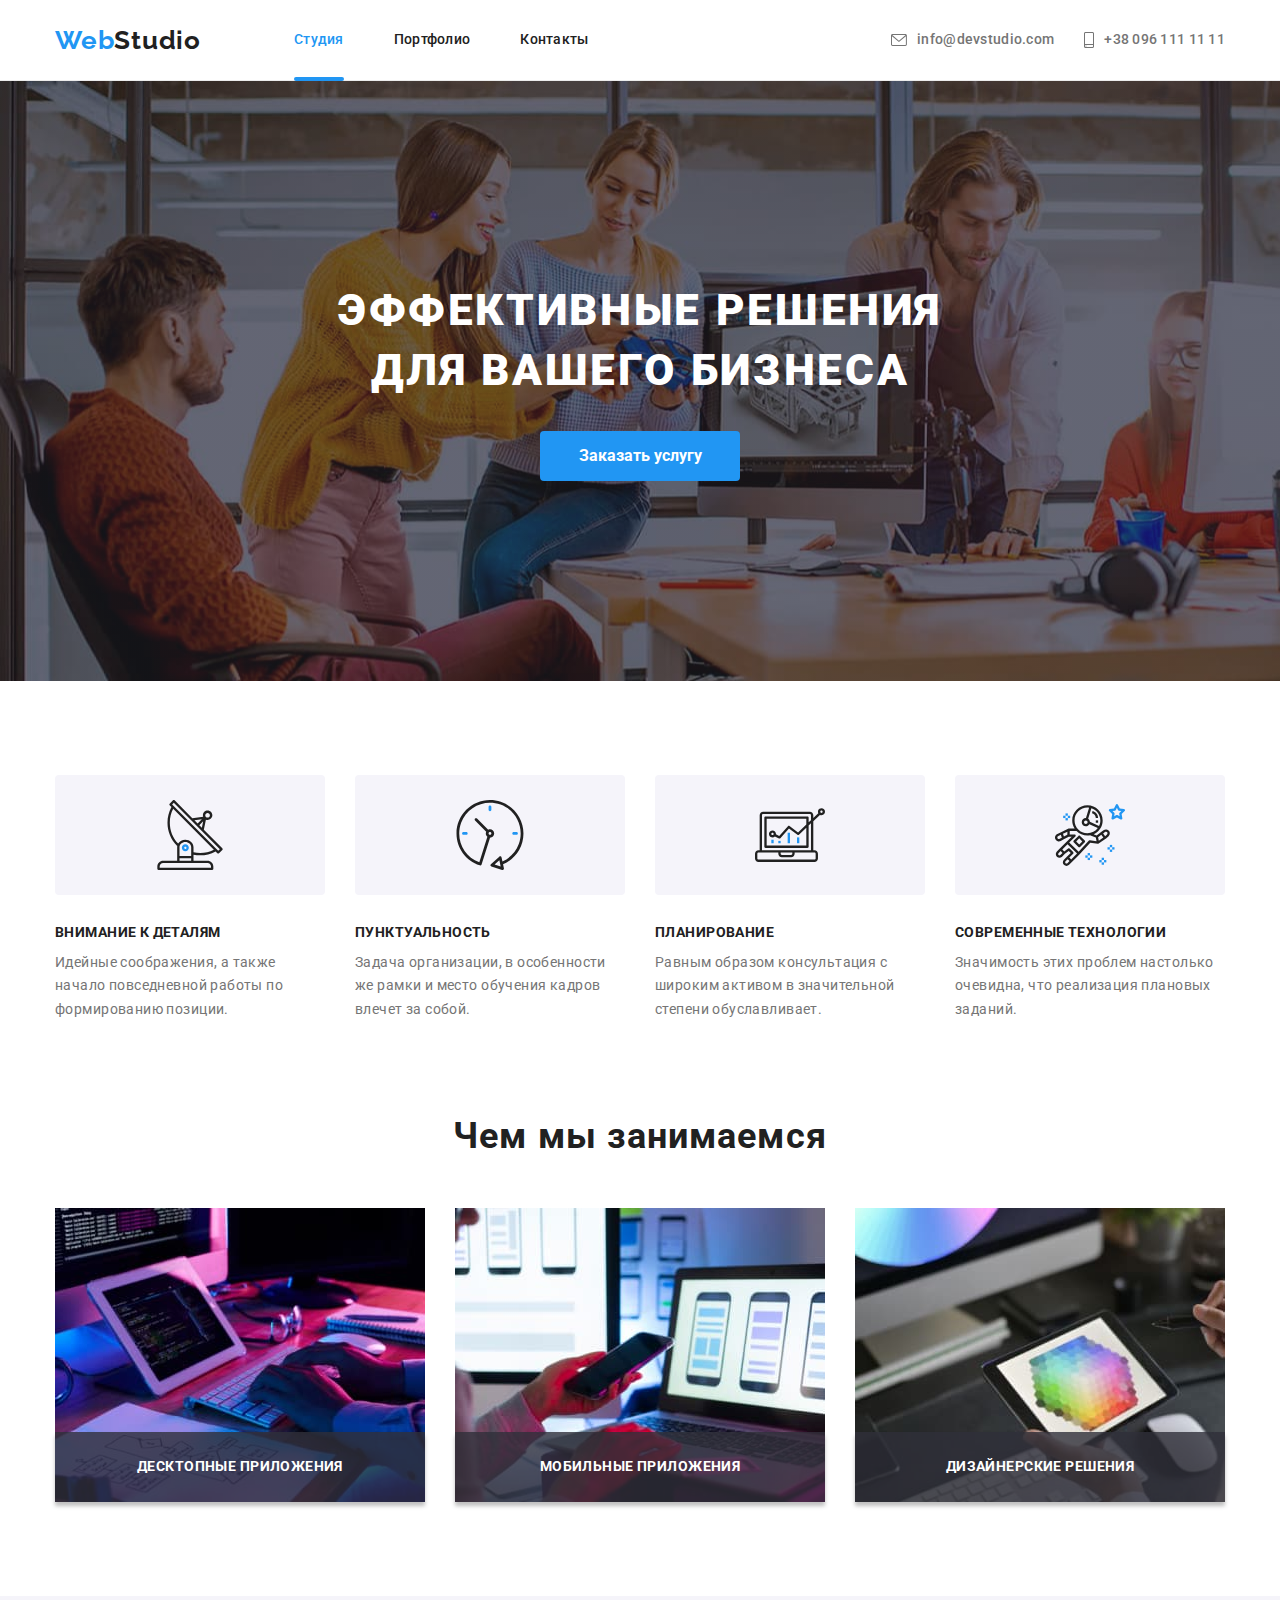
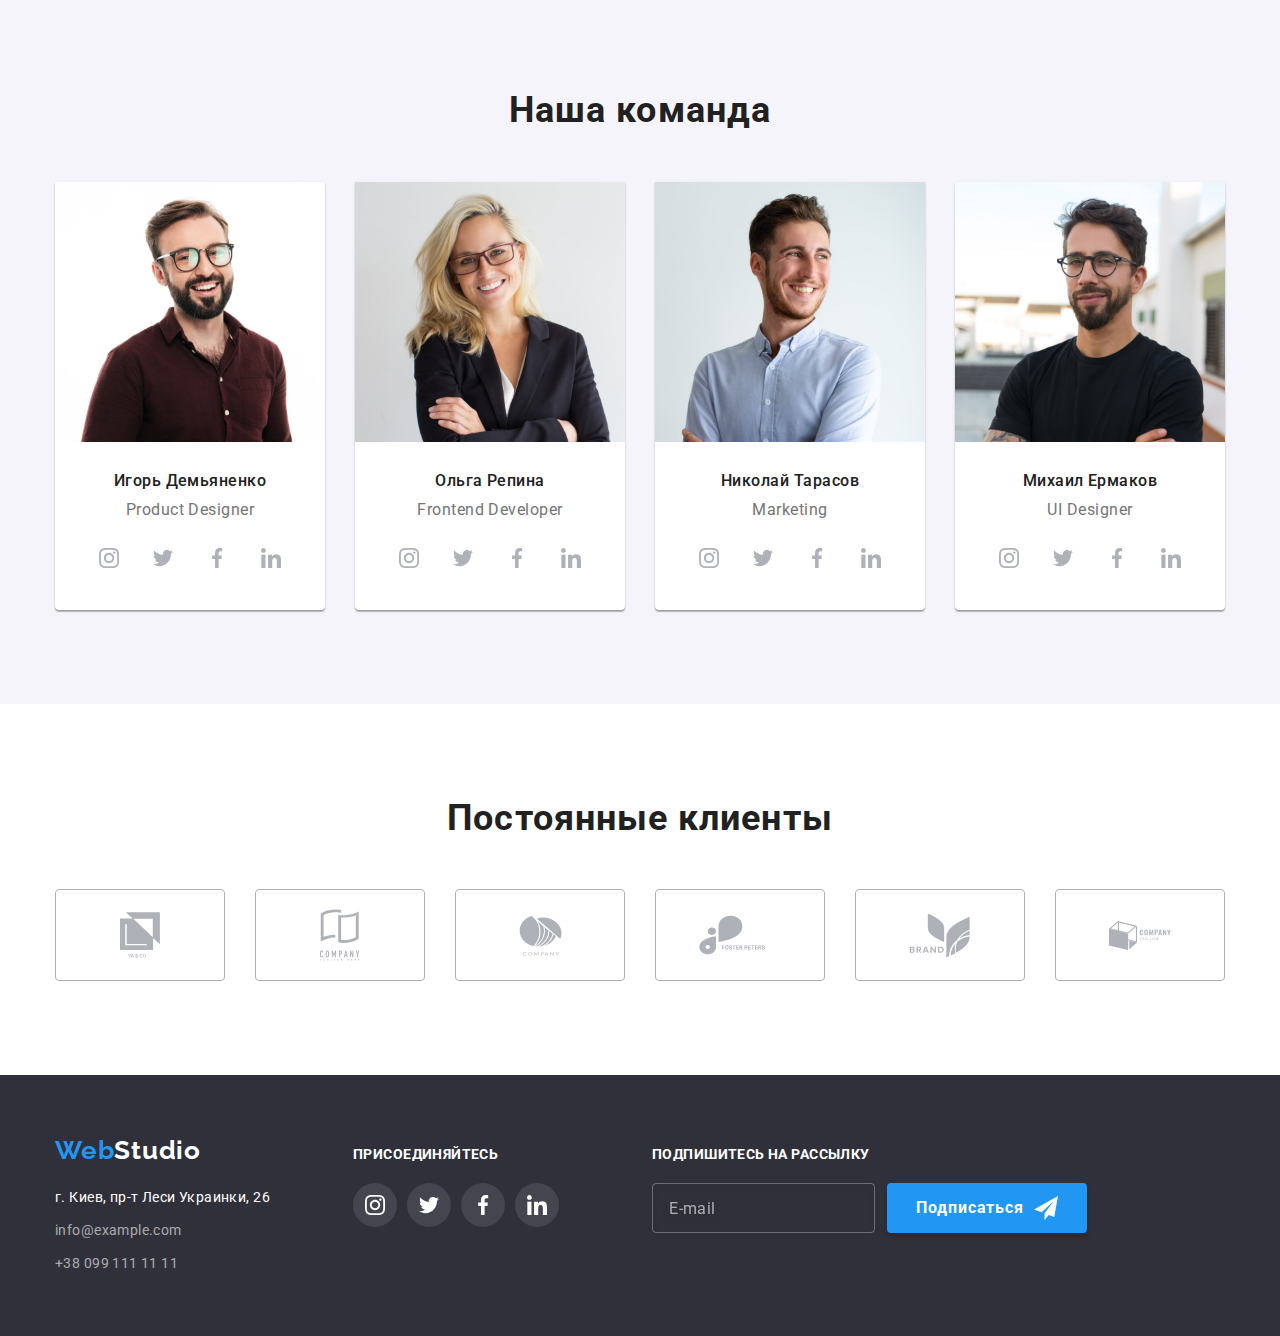
==== commit 2b2f21e8: "Готовая студия , модалка , бургер" ====
--- a/index.html
+++ b/index.html
@@ -423,7 +423,7 @@
         </div>
     </footer>
     <div class="backdrop open-close-backdrop" data-modal>
-        <div class="backdrop__container">
+        <div class="backdrop__container container">
             <button class="backdrop__modal-button" data-modal-close>
                 <svg class="backdrop__modal-button--icon">
                     <use href="./images/icons.svg#close-modal-btn"></use>
--- a/css/main.min.css
+++ b/css/main.min.css
@@ -1,2 +1,2 @@
-body{font-family:'roboto', sans-serif;color:#212121}ul{list-style:none;margin:0;padding:0}a{color:inherit;text-decoration:none}h1,h2,h3,h4,h5,h6,p{margin:0}img{display:block;max-width:100%;height:auto}.hidden{position:absolute;width:1px;height:1px;margin:-1px;border:0;padding:0;white-space:nowrap;clip-path:inset(100%);clip:rect(0 0 0 0);overflow:hidden}.container{width:100%;padding-left:15px;padding-right:15px;margin:0 auto}.section{padding:60px 0px}@media screen and (min-width: 480px){.container{width:480px;margin:0 auto}.section{padding:60px 0px}}@media screen and (min-width: 768px){.container{width:768px}.section{padding:60px 0px}}@media screen and (min-width: 1200px){.container{width:1200px;margin-left:auto;margin-right:auto;padding-left:15px;padding-right:15px}.section{padding:94px 0px}}.logo{font-family:'Raleway', sans-serif;font-weight:700;font-size:26px;line-height:1.19;letter-spacing:0.03em;color:#2196F3}.logo .header__logo{color:#212121}.logo .footer__logo{color:#fff}@media screen and (max-width: 767px){.logo{font-family:'Raleway', sans-serif;font-weight:700;font-size:24px;line-height:1.16;letter-spacing:0.03em;color:#2196F3;padding:16px 0px;display:flex;justify-content:center}.logo .header__logo{color:#212121}.logo .footer__logo{color:#fff;display:flex;justify-content:center}}@media screen and (max-width: 1199px){.logo{font-family:'Raleway', sans-serif;font-weight:700;font-size:24px;line-height:1.16;letter-spacing:0.03em;color:#2196F3}.logo .header__logo{color:#212121}.logo .footer__logo{color:#fff}}.page-header{border-bottom:1px solid #ECECEC}.header__container{display:flex;align-items:center}.header__menu{display:flex;align-items:center;margin-left:93px;width:100%}.header__menu .nav__link,.header__menu .contacts__link{display:inline-flex;align-items:center;font-weight:500;font-size:14px;line-height:1.14;padding:32px 0px 32px 0px;letter-spacing:0.02em;transition:color 250ms cubic-bezier(0.4, 0, 0.2, 1)}.header__menu .nav__link:hover,.header__menu .nav__link:focus,.header__menu .contacts__link:hover,.header__menu .contacts__link:focus{color:#2196F3}.header__menu .nav__link .contacts__icon,.header__menu .contacts__link .contacts__icon{fill:currentColor;display:block;margin-right:10px}.header__menu .nav .nav__list{display:flex;padding:0}.header__menu .nav .nav__item:not(:last-child){margin-right:50px}.header__menu .contacts__list{display:flex;margin-left:auto;color:#757575}.header__menu .contacts__item:not(:last-child){margin-right:30px}.phone-icon{width:10px;height:16px}.mail-icon{width:16px;height:12px}.nav__link--current{color:#2196F3;position:relative}.nav__link--current::after{position:absolute;bottom:-1px;left:0px;content:"";display:inline-block;width:100%;height:4px;border-radius:2px;background-color:#2196F3}.header__burger-btn{display:none;padding:12px 8px;background-color:transparent;cursor:pointer;border:none}.header__burger-btn--icon{width:24px;height:16px}.mobile-menu__container{display:none}@media screen and (max-width: 1199px){.page-header{border-bottom:1px solid #ECECEC}.header__container{display:flex;align-items:center}.header__menu{display:flex;align-items:center;margin-left:93px;width:100%}.header__menu .nav__link,.header__menu .contacts__link{display:inline-flex;align-items:center;font-weight:500;font-size:14px;line-height:1.14;padding:32px 0px 32px 0px;letter-spacing:0.02em;transition:color 250ms cubic-bezier(0.4, 0, 0.2, 1)}.header__menu .nav__link:hover,.header__menu .nav__link:focus,.header__menu .contacts__link:hover,.header__menu .contacts__link:focus{color:#2196F3}.header__menu .nav__link .contacts__icon,.header__menu .contacts__link .contacts__icon{fill:currentColor;display:block;margin-right:10px}.header__menu .nav .nav__list{display:flex;padding:0}.header__menu .nav .nav__item:not(:last-child){margin-right:50px}.header__menu .contacts__list{display:flex;flex-direction:column;margin-left:auto;color:#757575}.header__menu .contacts__list .contacts__item{margin-right:0px}.header__menu .contacts__list .contacts__item:not(:last-child){margin-bottom:10px}.header__menu .contacts__list .contacts__link{padding:0px}.phone-icon{width:10px;height:16px}.mail-icon{width:16px;height:12px}.nav__link--current{color:#2196F3;position:relative}.nav__link--current::after{position:absolute;bottom:-1px;left:0px;content:"";display:inline-block;width:100%;height:4px;border-radius:2px;background-color:#2196F3}.header__burger-btn{display:none;padding:12px 8px;background-color:transparent;cursor:pointer;border:none}.header__burger-btn--icon{width:24px;height:16px}.mobile-menu__container{display:none}}@media screen and (max-width: 767px){.nav{display:none}.header__menu .contacts__list{display:none}.header__burger-btn{display:block}}@media screen and (max-width: 767px){.mobile-menu__container.is-open{opacity:1;visibility:visible;pointer-events:auto}.menu-close-btn{position:absolute;top:10px;right:15px;padding:11px 10.33px;background-color:transparent;border:none}.menu-close-btn:hover .close-btn{fill:#2196F3}.close-btn{width:18px;height:18px;fill:#000000}.mobile-menu__container{position:fixed;z-index:999;top:0;left:0;width:100%;height:100%;background-color:#fff;overflow:auto;opacity:0;visibility:hidden;pointer-events:none}.header__burger-btn{padding:12px 8px;border:none;background-color:transparent}.header__burger-btn:hover .header__burger-btn--icon{fill:#2196F3}.header__burger-btn--icon{display:block;width:24px;height:16px;fill:black}.header__container{display:flex;align-items:center;justify-content:space-between}.mobile-menu__container{display:flex;flex-direction:column;justify-content:space-between;padding:48px 40px}.nav-list__link{font-style:400;font-weight:500;font-size:40px;line-height:calc(47/40);letter-spacing:0.02em;color:#212121}.nav-list__link:hover{color:#2196F3}.nav-list__item .current{color:#2196F3}.nav-list__item:not(:last-child){margin-bottom:32px}.contacts-list__item:not(:last-child){margin-bottom:32px}.mobile-menu__contacts-list{margin-bottom:64px}.contacts-link{font-style:400;font-weight:500;font-size:24px;line-height:calc(28/24);letter-spacing:0.02em;color:#757575}.contacts-link:hover{font-style:400;font-weight:500;font-size:34px;line-height:calc(40/34);letter-spacing:0.02em;color:#2196F3}.mobile-menu__social-list{display:flex;flex-wrap:wrap}.social-list__item:not(:last-child){margin-right:20px}.social-list__item:not(:last-child) .social-list__link::after{content:" ";position:relative;left:10px;width:22px;height:0px;border:1px solid rgba(33,33,33,0.2);transform:rotate(90deg)}.social-list__link{color:#2196F3;font-style:400;font-weight:500;font-size:18px;line-height:calc(22/18);letter-spacing:0.02em}}.hero{background-color:#2F303A;background-image:linear-gradient(rgba(47,48,58,0.4), rgba(47,48,58,0.4)),url(../images/hero-image.jpg)}.hero__container{margin:0 auto;max-width:1600px;text-align:center;padding:200px 0px}.hero__container .hero__title{color:#fff;font-weight:900;font-size:44px;line-height:1.36;text-align:center;letter-spacing:0.06em;text-transform:uppercase;text-align:center;max-width:696px;margin:0 auto;margin-bottom:30px}.hero__container .hero__button{display:inline-block;color:#fff;background-color:#2196F3;font-weight:700;font-size:16px;line-height:1.87;padding:10px 30px;min-width:200px;max-height:50px;border-radius:4px;cursor:pointer;border:0px;transition:background-color 250ms cubic-bezier(0.4, 0, 0.2, 1),box-shadow 250ms cubic-bezier(0.4, 0, 0.2, 1)}.hero__container .hero__button:hover{background-color:#188CE8;box-shadow:0px 4px 4px rgba(0,0,0,0.15)}@media screen and (max-width: 767px){.hero__container{max-width:450px;max-height:400px;padding:118px 0px}.hero__container .hero{background-size:cover}.hero__container .hero__title{font-size:26px;line-height:calc(42/26);letter-spacing:0.06em;max-width:360px}}@media screen and (max-width: 1199px){.hero__container{padding:118px 0px;max-width:100%;max-height:400px}.hero__container .hero__title{font-size:26px;line-height:calc(42/26);letter-spacing:0.06em;max-width:360px}}.features__list{display:flex;margin:0;padding-left:0}.features__list .features__item{width:270px}.features__list .features__title{font-style:normal;font-weight:700;font-size:14px;line-height:1.14;letter-spacing:0.03em;text-transform:uppercase;margin-bottom:10px}.features__list .features__description{color:#757575;font-weight:400;font-size:14px;line-height:1.71;letter-spacing:0.03em}.features__item:not(:last-child){margin-right:30px}.features__thumb{width:270px;height:120px;background-color:#F5F4FA;border-radius:4px;display:inline-flex;justify-content:center;align-items:center;margin-bottom:30px}.features__thumb .features__icon{width:70px;height:70px}@media screen and (max-width: 1199px){.features__list{display:flex;flex-wrap:wrap;justify-content:center;margin:-30px 0 0 -30px}.features__list .features__item{margin:30px 0 0 30px;width:354px}.features__thumb{width:100%}}@media screen and (max-width: 767px){.features__list{display:flex;flex-direction:column;align-items:center;margin:0}.features__list .features__item{margin:0;width:100%}.features__thumb{width:100%}}.what-doing{padding-top:0px}.what-doing .what-doing__title{margin-bottom:50px;font-weight:700;font-size:36px;line-height:1.16;text-align:center;letter-spacing:0.03em}.what-doing__list{display:flex;padding:0}.what-doing__list .what-doing__item{position:relative}.what-doing__list .what-doing__item:not(:last-child){margin-right:30px}.what-doing__list .what-doing__item .what-doing__description{position:absolute;width:100%;text-align:center;bottom:0px;left:0px;background-color:rgba(47,48,58,0.8);box-shadow:0px 4px 4px rgba(0,0,0,0.25);color:#ffffff;padding:27px 0px;font-weight:700;font-size:14px;line-height:1.14;letter-spacing:0.03em;text-transform:uppercase}@media screen and (max-width: 1199px){.what-doing{display:none}}.our-team{background-color:#F5F4FA}.our-team .our-team__title{font-weight:700;font-size:36px;line-height:1.16;text-align:center;letter-spacing:0.03em;margin-bottom:50px}.our-team__list{display:flex;padding-left:0px;margin:0}.our-team__list .our-team__card{padding:30px 0px}.our-team__list .our-team__card .our-team-card__title{font-weight:500;font-size:16px;line-height:1.18;letter-spacing:0.03em;margin-bottom:10px}.our-team__list .our-team__card .our-team-card__description{color:#757575;font-weight:400;font-size:16px;line-height:1.18;letter-spacing:0.03em;margin-bottom:16px}.our-team__item{box-shadow:0px 1px 3px rgba(0,0,0,0.12),0px 1px 1px rgba(0,0,0,0.14),0px 2px 1px rgba(0,0,0,0.2);border-radius:0px 0px 4px 4px;text-align:center;background-color:#fff}.our-team__item:not(:last-child){margin-right:30px}.our-team-card__list{display:flex;justify-content:center}.our-team-card__list .our-team-card__item{cursor:pointer}.our-team-card__list .our-team-card__item:not(:last-child){margin-right:10px}.our-team-card__list .our-team-card__link{display:flex;justify-content:center;align-items:center;background-color:#fff;width:44px;height:44px;border-radius:50%;color:#AFB1B8;transition:background-color 250ms cubic-bezier(0.4, 0, 0.2, 1),color 250ms cubic-bezier(0.4, 0, 0.2, 1)}.our-team-card__list .our-team-card__link:hover,.our-team-card__list .our-team-card__link:focus{background-color:#2196F3;color:#fff}.our-team-card__list .our-team-card__link .our-team-card__icon{display:block;width:20px;height:20px;fill:currentColor}@media screen and (max-width: 1199px){.our-team__list{display:flex;flex-wrap:wrap;justify-content:center;margin:-30px 0px 0px -30px}.our-team__list .our-team__item{margin:30px 0px 0px 30px;max-width:354px;max-height:536px}.our-team__list .our-team__item img{width:100%}}@media screen and (max-width: 767px){.our-team__title{text-align:center;font-size:28px;line-height:calc(28/23)}.our-team__list{display:flex;flex-direction:column;justify-content:center;margin:0}.our-team__list .our-team__item{margin-right:auto;margin-left:auto}.our-team__list .our-team__item:not(:last-child){margin-bottom:30px}.our-team__card{width:100%}.our-team__item img{width:100%}}.clients__title{font-weight:700;font-size:36px;line-height:1.16;text-align:center;letter-spacing:0.03em;color:#212121;margin-bottom:50px}.clients__list{display:flex;justify-content:center}.clients__item:not(:last-child){margin-right:30px}.clients__item .clients__link{display:flex;justify-content:center;align-items:center;width:170px;height:92px;border:1px solid #AFB1B8;border-radius:4px;transition:border-color 250ms cubic-bezier(0.4, 0, 0.2, 1)}.clients__item .clients__link:hover,.clients__item .clients__link:focus{border-color:#2196F3}.clients__item .clients__link .clients__icon{fill:#afb1b8;transition:fill 250ms cubic-bezier(0.4, 0, 0.2, 1)}.clients__item .clients__link:hover .clients__icon,.clients__item .clients__link:focus .clients__icon{fill:#2196F3}@media screen and (max-width: 1199px){.clients__list{display:flex;flex-wrap:wrap;justify-content:center;margin:-30px 0px 0px -30px}.clients__list .clients__item{flex-basis:calc((100% - 90px)/3);margin:30px 0px 0px 30px;width:226px;height:92px}.clients__list .clients__link{width:100%;height:100%}}@media screen and (max-width: 767px){.clients__list{display:flex;flex-wrap:wrap;justify-content:center;margin:-30px 0px 0px -30px}.clients__list .clients__item{flex-basis:calc((100% - 60px)/2);margin:30px 0px 0px 30px;width:210px;height:92px}.clients__list .clients__link{width:100%;height:100%}.clients__title{font-weight:700;font-size:28px;line-height:calc(33/28)}}.footer{background-color:#2F303A}.address__container{padding:0 0}.footer__sections{display:flex;align-items:baseline;padding:60px 15px}.footer__tablet-container{display:flex;align-items:baseline}@media screen and (max-width: 1199px){.footer{width:100%}.footer .footer__sections{flex-direction:column}.footer .footer__tablet-container{align-self:center;justify-content:space-around}.footer .address__container{margin-right:165px;text-align:center}}@media screen and (max-width: 767px){.footer .footer__sections{display:flex;flex-direction:column;align-items:center}.footer .footer__tablet-container{display:flex;flex-direction:column}.footer .address__container{margin:0}}.address__box{margin-top:20px;font-style:normal}.address__box .address__item:not(:last-child){margin-bottom:9px}.address__box .address__link--map{color:#fff;font-weight:400;font-size:14px;line-height:1.71;letter-spacing:0.03em}.address__box .address__link{color:rgba(255,255,255,0.6);font-weight:400;font-size:14px;line-height:1.71;letter-spacing:0.03em;transition:color 250ms cubic-bezier(0.4, 0, 0.2, 1)}.address__box .address__link:hover,.address__box .address__link:focus{color:#2196F3}@media screen and (max-width: 767px){.address__box{text-align:center;margin-bottom:60px}}.join__container{margin-left:83px}.join__container .join__description{font-weight:700;font-size:14px;line-height:1.14;letter-spacing:0.03em;text-transform:uppercase;color:#FFFFFF}.join__list{display:flex;margin-top:20px}.join__list .join__item:not(:last-child){margin-right:10px}.join__list .join__link{display:flex;justify-content:center;align-items:center;width:44px;height:44px;background-color:rgba(255,255,255,0.1);border-radius:50%;transition:background-color 250ms cubic-bezier(0.4, 0, 0.2, 1)}.join__list .join__link:hover,.join__list .join__link:focus{background-color:#2196F3}.join__list .join__link .join__icon{display:block;width:20px;height:20px;fill:#fff}@media screen and (max-width: 1199px){.join__container{text-align:center}}@media screen and (max-width: 767px){.join__container{margin:0;text-align:center;margin-bottom:60px}}.subscribe__container{margin-left:93px}.subscribe__container .subscribe__title{font-weight:700;font-size:14px;line-height:1.14;letter-spacing:0.03em;text-transform:uppercase;color:#fff;margin-bottom:20px}.subscribe__container .subscribe__form{display:flex}.subscribe__container .subscribe__input{border:1px solid rgba(255,255,255,0.3);box-sizing:border-box;filter:drop-shadow(0px 4px 4px rgba(0,0,0,0.15));border-radius:4px;width:358px;height:50px;padding-left:16px;background-color:transparent;color:#fff;outline:none;transition:border-color 250ms cubic-bezier(0.4, 0, 0.2, 1)}.subscribe__container .subscribe__input::placeholder{font-weight:400;font-size:16px;line-height:1.25;align-items:center;letter-spacing:0.03em;color:rgba(255,255,255,0.6)}.subscribe__container .subscribe__input:focus{border-color:#2196F3}.subscribe__container .subscribe__button{font-weight:700;font-size:16px;line-height:1.87;display:flex;align-items:center;justify-content:center;letter-spacing:0.06em;color:#fff;margin-left:12px;background-color:#2196F3;box-shadow:0px 4px 4px rgba(0,0,0,0.15);border-radius:4px;min-width:200px;max-height:50px;border:none;cursor:pointer;transition:background-color 250ms cubic-bezier(0.4, 0, 0.2, 1),box-shadow 250ms cubic-bezier(0.4, 0, 0.2, 1)}.subscribe__container .subscribe__button:hover,.subscribe__container .subscribe__button:focus{background-color:#188CE8;box-shadow:0px 4px 4px rgba(0,0,0,0.15)}.subscribe__container .subscribe__button .subscribe__icon{fill:#fff;width:24px;height:24px;margin-left:10px}@media screen and (max-width: 1199px){.subscribe__container{display:flex;flex-direction:column;align-self:center;margin-top:60px;margin-left:0;text-align:center}.subscribe__form{display:flex;flex-direction:column}.subscribe__form .subscribe__input{margin-bottom:20px}}@media screen and (max-width: 767px){.subscribe__container{margin:0;text-align:center}.subscribe__container .subscribe__input{margin-bottom:20px;max-width:450px}}.subscribe__form{display:flex}.subscribe__button{align-self:center;width:200px;height:50px}.backdrop__container{position:absolute;top:50%;left:50%;width:528px;height:581px;transform:translate(-50%, -50%) scale(1);background-color:#fff;box-shadow:0px 1px 3px rgba(0,0,0,0.12),0px 1px 1px rgba(0,0,0,0.14),0px 2px 1px rgba(0,0,0,0.2);border-radius:4px;transition:transform 250ms cubic-bezier(0.4, 0, 0.2, 1);padding:40px}.backdrop__container .backdrop__modal-button{position:absolute;top:8px;right:8px;width:30px;height:30px;border-radius:50%;border:1px solid rgba(0,0,0,0.1);background-color:#fff;cursor:pointer}.backdrop__container .backdrop__modal-button .backdrop__modal-button--icon{fill:#000000;width:11px;height:11px;transition:fill 250ms cubic-bezier(0.4, 0, 0.2, 1)}.backdrop__container .backdrop__modal-button:hover .backdrop__modal-button_icon,.backdrop__container .backdrop__modal-button:focus .backdrop__modal-button_icon{fill:#2196F3}.backdrop__modal-form{display:flex;flex-direction:column}.backdrop__modal-form .backdrop__title{font-weight:700;font-size:20px;line-height:1.15;text-align:center;letter-spacing:0.03em;color:#212121;margin-bottom:12px}.backdrop__modal-form .backdrop__submit-btn{display:block;align-self:center;font-weight:700;font-size:16px;line-height:1.87;letter-spacing:0.06em;color:#fff;background-color:#2196F3;box-shadow:0px 4px 4px rgba(0,0,0,0.15);border-radius:4px;border:none;width:200px;min-height:50px;transition:background-color 250ms cubic-bezier(0.4, 0, 0.2, 1);cursor:pointer}.backdrop__modal-form .backdrop__submit-btn:hover,.backdrop__modal-form .backdrop__submit-btn:focus{background-color:#188CE8}.backdrop__modal-form .backdrop__message-label{margin-bottom:4px}.backdrop__modal-form .backdrop__message{width:100%;height:120px;border:1px solid rgba(33,33,33,0.2);box-sizing:border-box;border-radius:4px;padding:12px 16px;margin-bottom:20px;transition:border-color 250ms cubic-bezier(0.4, 0, 0.2, 1);resize:none}.backdrop__modal-form .backdrop__message::placeholder{font-weight:400;font-size:14px;line-height:1.14;letter-spacing:0.01em;color:rgba(117,117,117,0.5)}.backdrop__modal-form .backdrop__message:focus{border-color:#2196F3;outline:none}.backdrop__modal-form .backdrop__label{font-weight:400;font-size:12px;line-height:1.16;letter-spacing:0.01em;color:#757575}.backdrop__input-container{position:relative;margin-top:4px;margin-bottom:10px}.backdrop__input-container .backdrop__input{width:100%;height:40px;border:1px solid rgba(33,33,33,0.2);border-radius:4px;padding-left:42px;transition:border-color 250ms cubic-bezier(0.4, 0, 0.2, 1)}.backdrop__input-container .backdrop__input:focus{border-color:#2196F3;outline:none}.backdrop__input--icon{position:absolute;top:50%;left:12px;transform:translateY(-50%);fill:#212121;width:18px;height:18px;transition:fill 250ms cubic-bezier(0.4, 0, 0.2, 1)}.backdrop__input:focus+.backdrop__input--icon{fill:#2196F3}.backdrop{position:fixed;top:0;left:0;width:100%;height:100%;background:rgba(0,0,0,0.2);z-index:100;opacity:1;transition:opacity 250ms cubic-bezier(0.4, 0, 0.2, 1),visibility 250ms cubic-bezier(0.4, 0, 0.2, 1)}.open-close-backdrop{opacity:0;visibility:hidden;pointer-events:none}.backdrop__checkbox{position:relative;margin-bottom:30px;align-self:center}.backdrop__checkbox .backdrop__checkbox-input{position:absolute;top:20px;left:10px}.backdrop__checkbox .backdrop__checkbox-input:focus+.backdrop__checkbox-label::before{border-color:#2196F3}.backdrop__checkbox .backdrop__checkbox-input:checked+.backdrop__checkbox-label::before{background-color:#2196F3;background-image:url(../images/checkbox-svg/icon-checkbox-checked.svg);background-position:center;background-size:110%;border-color:#2196F3}.backdrop__checkbox .backdrop__checkbox-label{font-weight:normal;font-size:14px;line-height:1.71;letter-spacing:0.03em;color:#757575}.backdrop__checkbox .backdrop__checkbox-label::before{content:"";border:2px solid #212121;border-radius:3px;display:inline-block;width:16px;height:15px;margin-right:7px;cursor:pointer;vertical-align:middle;transition:border-color 250ms cubic-bezier(0.4, 0, 0.2, 1),background-color 250ms cubic-bezier(0.4, 0, 0.2, 1)}.backdrop__checkbox .backdrop__checkbox-label .backdrop__policy-link{text-decoration:underline;color:#2196F3}
+body{font-family:'roboto', sans-serif;color:#212121}ul{list-style:none;margin:0;padding:0}a{color:inherit;text-decoration:none}h1,h2,h3,h4,h5,h6,p{margin:0}img{display:block;max-width:100%;height:auto}.hidden{position:absolute;width:1px;height:1px;margin:-1px;border:0;padding:0;white-space:nowrap;clip-path:inset(100%);clip:rect(0 0 0 0);overflow:hidden}.container{width:100%;padding-left:15px;padding-right:15px;margin:0 auto}.section{padding:60px 0px}@media screen and (min-width: 480px){.container{width:480px;margin:0 auto}.section{padding:60px 0px}}@media screen and (min-width: 768px){.container{width:768px}.section{padding:60px 0px}}@media screen and (min-width: 1200px){.container{width:1200px;margin-left:auto;margin-right:auto;padding-left:15px;padding-right:15px}.section{padding:94px 0px}}.logo{font-family:'Raleway', sans-serif;font-weight:700;font-size:26px;line-height:1.19;letter-spacing:0.03em;color:#2196F3}.logo .header__logo{color:#212121}.logo .footer__logo{color:#fff}@media screen and (max-width: 767px){.logo{font-family:'Raleway', sans-serif;font-weight:700;font-size:24px;line-height:1.16;letter-spacing:0.03em;color:#2196F3;padding:16px 0px;display:flex;justify-content:center}.logo .header__logo{color:#212121}.logo .footer__logo{color:#fff;display:flex;justify-content:center}}@media screen and (max-width: 1199px){.logo{font-family:'Raleway', sans-serif;font-weight:700;font-size:24px;line-height:1.16;letter-spacing:0.03em;color:#2196F3}.logo .header__logo{color:#212121}.logo .footer__logo{color:#fff}}.page-header{border-bottom:1px solid #ECECEC}.header__container{display:flex;align-items:center}.header__menu{display:flex;align-items:center;margin-left:93px;width:100%}.header__menu .nav__link,.header__menu .contacts__link{display:inline-flex;align-items:center;font-weight:500;font-size:14px;line-height:1.14;padding:32px 0px 32px 0px;letter-spacing:0.02em;transition:color 250ms cubic-bezier(0.4, 0, 0.2, 1)}.header__menu .nav__link:hover,.header__menu .nav__link:focus,.header__menu .contacts__link:hover,.header__menu .contacts__link:focus{color:#2196F3}.header__menu .nav__link .contacts__icon,.header__menu .contacts__link .contacts__icon{fill:currentColor;display:block;margin-right:10px}.header__menu .nav .nav__list{display:flex;padding:0}.header__menu .nav .nav__item:not(:last-child){margin-right:50px}.header__menu .contacts__list{display:flex;margin-left:auto;color:#757575}.header__menu .contacts__item:not(:last-child){margin-right:30px}.phone-icon{width:10px;height:16px}.mail-icon{width:16px;height:12px}.nav__link--current{color:#2196F3;position:relative}.nav__link--current::after{position:absolute;bottom:-1px;left:0px;content:"";display:inline-block;width:100%;height:4px;border-radius:2px;background-color:#2196F3}.header__burger-btn{display:none;padding:12px 8px;background-color:transparent;cursor:pointer;border:none}.header__burger-btn--icon{width:24px;height:16px}.mobile-menu__container{display:none}@media screen and (max-width: 1199px){.page-header{border-bottom:1px solid #ECECEC}.header__container{display:flex;align-items:center}.header__menu{display:flex;align-items:center;margin-left:93px;width:100%}.header__menu .nav__link,.header__menu .contacts__link{display:inline-flex;align-items:center;font-weight:500;font-size:14px;line-height:1.14;padding:32px 0px 32px 0px;letter-spacing:0.02em;transition:color 250ms cubic-bezier(0.4, 0, 0.2, 1)}.header__menu .nav__link:hover,.header__menu .nav__link:focus,.header__menu .contacts__link:hover,.header__menu .contacts__link:focus{color:#2196F3}.header__menu .nav__link .contacts__icon,.header__menu .contacts__link .contacts__icon{fill:currentColor;display:block;margin-right:10px}.header__menu .nav .nav__list{display:flex;padding:0}.header__menu .nav .nav__item:not(:last-child){margin-right:50px}.header__menu .contacts__list{display:flex;flex-direction:column;margin-left:auto;color:#757575}.header__menu .contacts__list .contacts__item{margin-right:0px}.header__menu .contacts__list .contacts__item:not(:last-child){margin-bottom:10px}.header__menu .contacts__list .contacts__link{padding:0px}.phone-icon{width:10px;height:16px}.mail-icon{width:16px;height:12px}.nav__link--current{color:#2196F3;position:relative}.nav__link--current::after{position:absolute;bottom:-1px;left:0px;content:"";display:inline-block;width:100%;height:4px;border-radius:2px;background-color:#2196F3}.header__burger-btn{display:none;padding:12px 8px;background-color:transparent;cursor:pointer;border:none}.header__burger-btn--icon{width:24px;height:16px}.mobile-menu__container{display:none}}@media screen and (max-width: 767px){.nav{display:none}.header__menu .contacts__list{display:none}.header__burger-btn{display:block}}@media screen and (max-width: 767px){.mobile-menu__container.is-open{opacity:1;visibility:visible;pointer-events:auto}.menu-close-btn{position:absolute;top:10px;right:15px;padding:11px 10.33px;background-color:transparent;border:none}.menu-close-btn:hover .close-btn{fill:#2196F3}.close-btn{width:18px;height:18px;fill:#000000}.mobile-menu__container{position:fixed;z-index:999;top:0;left:0;width:100%;height:100%;background-color:#fff;overflow:auto;opacity:0;visibility:hidden;pointer-events:none}.header__burger-btn{padding:12px 8px;border:none;background-color:transparent}.header__burger-btn:hover .header__burger-btn--icon{fill:#2196F3}.header__burger-btn--icon{display:block;width:24px;height:16px;fill:black}.header__container{display:flex;align-items:center;justify-content:space-between}.mobile-menu__container{display:flex;flex-direction:column;justify-content:space-between;padding:48px 40px}.nav-list__link{font-style:400;font-weight:500;font-size:40px;line-height:calc(47/40);letter-spacing:0.02em;color:#212121}.nav-list__link:hover{color:#2196F3}.nav-list__item .current{color:#2196F3}.nav-list__item:not(:last-child){margin-bottom:32px}.contacts-list__item:not(:last-child){margin-bottom:32px}.mobile-menu__contacts-list{margin-bottom:64px}.contacts-link{font-style:400;font-weight:500;font-size:24px;line-height:calc(28/24);letter-spacing:0.02em;color:#757575}.contacts-link:hover{font-style:400;font-weight:500;font-size:34px;line-height:calc(40/34);letter-spacing:0.02em;color:#2196F3}.mobile-menu__social-list{display:flex;flex-wrap:wrap}.social-list__item:not(:last-child){margin-right:20px}.social-list__item:not(:last-child) .social-list__link::after{content:" ";position:relative;left:10px;width:22px;height:0px;border:1px solid rgba(33,33,33,0.2);transform:rotate(90deg)}.social-list__link{color:#2196F3;font-style:400;font-weight:500;font-size:18px;line-height:calc(22/18);letter-spacing:0.02em}}.hero{background-color:#2F303A;background-image:linear-gradient(rgba(47,48,58,0.4), rgba(47,48,58,0.4)),url(../images/hero-image.jpg)}.hero__container{margin:0 auto;max-width:1600px;text-align:center;padding:200px 0px}.hero__container .hero__title{color:#fff;font-weight:900;font-size:44px;line-height:1.36;text-align:center;letter-spacing:0.06em;text-transform:uppercase;text-align:center;max-width:696px;margin:0 auto;margin-bottom:30px}.hero__container .hero__button{display:inline-block;color:#fff;background-color:#2196F3;font-weight:700;font-size:16px;line-height:1.87;padding:10px 30px;min-width:200px;max-height:50px;border-radius:4px;cursor:pointer;border:0px;transition:background-color 250ms cubic-bezier(0.4, 0, 0.2, 1),box-shadow 250ms cubic-bezier(0.4, 0, 0.2, 1)}.hero__container .hero__button:hover{background-color:#188CE8;box-shadow:0px 4px 4px rgba(0,0,0,0.15)}@media screen and (max-width: 767px){.hero__container{max-width:450px;max-height:400px;padding:118px 0px}.hero__container .hero{background-size:cover}.hero__container .hero__title{font-size:26px;line-height:calc(42/26);letter-spacing:0.06em;max-width:360px}}@media screen and (max-width: 1199px){.hero__container{padding:118px 0px;max-width:100%;max-height:400px}.hero__container .hero__title{font-size:26px;line-height:calc(42/26);letter-spacing:0.06em;max-width:360px}}.features__list{display:flex;margin:0;padding-left:0}.features__list .features__item{width:270px}.features__list .features__title{font-style:normal;font-weight:700;font-size:14px;line-height:1.14;letter-spacing:0.03em;text-transform:uppercase;margin-bottom:10px}.features__list .features__description{color:#757575;font-weight:400;font-size:14px;line-height:1.71;letter-spacing:0.03em}.features__item:not(:last-child){margin-right:30px}.features__thumb{width:270px;height:120px;background-color:#F5F4FA;border-radius:4px;display:inline-flex;justify-content:center;align-items:center;margin-bottom:30px}.features__thumb .features__icon{width:70px;height:70px}@media screen and (max-width: 1199px){.features__list{display:flex;flex-wrap:wrap;justify-content:center;margin:-30px 0 0 -30px}.features__list .features__item{margin:30px 0 0 30px;width:354px}.features__thumb{width:100%}}@media screen and (max-width: 767px){.features__list{display:flex;flex-direction:column;align-items:center;margin:0}.features__list .features__item{margin:0;width:100%}.features__thumb{width:100%}}.what-doing{padding-top:0px}.what-doing .what-doing__title{margin-bottom:50px;font-weight:700;font-size:36px;line-height:1.16;text-align:center;letter-spacing:0.03em}.what-doing__list{display:flex;padding:0}.what-doing__list .what-doing__item{position:relative}.what-doing__list .what-doing__item:not(:last-child){margin-right:30px}.what-doing__list .what-doing__item .what-doing__description{position:absolute;width:100%;text-align:center;bottom:0px;left:0px;background-color:rgba(47,48,58,0.8);box-shadow:0px 4px 4px rgba(0,0,0,0.25);color:#ffffff;padding:27px 0px;font-weight:700;font-size:14px;line-height:1.14;letter-spacing:0.03em;text-transform:uppercase}@media screen and (max-width: 1199px){.what-doing{display:none}}.our-team{background-color:#F5F4FA}.our-team .our-team__title{font-weight:700;font-size:36px;line-height:1.16;text-align:center;letter-spacing:0.03em;margin-bottom:50px}.our-team__list{display:flex;padding-left:0px;margin:0}.our-team__list .our-team__card{padding:30px 0px}.our-team__list .our-team__card .our-team-card__title{font-weight:500;font-size:16px;line-height:1.18;letter-spacing:0.03em;margin-bottom:10px}.our-team__list .our-team__card .our-team-card__description{color:#757575;font-weight:400;font-size:16px;line-height:1.18;letter-spacing:0.03em;margin-bottom:16px}.our-team__item{box-shadow:0px 1px 3px rgba(0,0,0,0.12),0px 1px 1px rgba(0,0,0,0.14),0px 2px 1px rgba(0,0,0,0.2);border-radius:0px 0px 4px 4px;text-align:center;background-color:#fff}.our-team__item:not(:last-child){margin-right:30px}.our-team-card__list{display:flex;justify-content:center}.our-team-card__list .our-team-card__item{cursor:pointer}.our-team-card__list .our-team-card__item:not(:last-child){margin-right:10px}.our-team-card__list .our-team-card__link{display:flex;justify-content:center;align-items:center;background-color:#fff;width:44px;height:44px;border-radius:50%;color:#AFB1B8;transition:background-color 250ms cubic-bezier(0.4, 0, 0.2, 1),color 250ms cubic-bezier(0.4, 0, 0.2, 1)}.our-team-card__list .our-team-card__link:hover,.our-team-card__list .our-team-card__link:focus{background-color:#2196F3;color:#fff}.our-team-card__list .our-team-card__link .our-team-card__icon{display:block;width:20px;height:20px;fill:currentColor}@media screen and (max-width: 1199px){.our-team__list{display:flex;flex-wrap:wrap;justify-content:center;margin:-30px 0px 0px -30px}.our-team__list .our-team__item{margin:30px 0px 0px 30px;max-width:354px;max-height:536px}.our-team__list .our-team__item img{width:100%}}@media screen and (max-width: 767px){.our-team__title{text-align:center;font-size:28px;line-height:calc(28/23)}.our-team__list{display:flex;flex-direction:column;justify-content:center;margin:0}.our-team__list .our-team__item{margin-right:auto;margin-left:auto}.our-team__list .our-team__item:not(:last-child){margin-bottom:30px}.our-team__card{width:100%}.our-team__item img{width:100%}}.clients__title{font-weight:700;font-size:36px;line-height:1.16;text-align:center;letter-spacing:0.03em;color:#212121;margin-bottom:50px}.clients__list{display:flex;justify-content:center}.clients__item:not(:last-child){margin-right:30px}.clients__item .clients__link{display:flex;justify-content:center;align-items:center;width:170px;height:92px;border:1px solid #AFB1B8;border-radius:4px;transition:border-color 250ms cubic-bezier(0.4, 0, 0.2, 1)}.clients__item .clients__link:hover,.clients__item .clients__link:focus{border-color:#2196F3}.clients__item .clients__link .clients__icon{fill:#afb1b8;transition:fill 250ms cubic-bezier(0.4, 0, 0.2, 1)}.clients__item .clients__link:hover .clients__icon,.clients__item .clients__link:focus .clients__icon{fill:#2196F3}@media screen and (max-width: 1199px){.clients__list{display:flex;flex-wrap:wrap;justify-content:center;margin:-30px 0px 0px -30px}.clients__list .clients__item{flex-basis:calc((100% - 90px)/3);margin:30px 0px 0px 30px;width:226px;height:92px}.clients__list .clients__link{width:100%;height:100%}}@media screen and (max-width: 767px){.clients__list{display:flex;flex-wrap:wrap;justify-content:center;margin:-30px 0px 0px -30px}.clients__list .clients__item{flex-basis:calc((100% - 60px)/2);margin:30px 0px 0px 30px;width:210px;height:92px}.clients__list .clients__link{width:100%;height:100%}.clients__title{font-weight:700;font-size:28px;line-height:calc(33/28)}}.footer{background-color:#2F303A}.address__container{padding:0 0}.footer__sections{display:flex;align-items:baseline;padding:60px 15px}.footer__tablet-container{display:flex;align-items:baseline}@media screen and (max-width: 1199px){.footer{width:100%}.footer .footer__sections{flex-direction:column}.footer .footer__tablet-container{align-self:center;justify-content:space-around}.footer .address__container{margin-right:165px;text-align:center}}@media screen and (max-width: 767px){.footer .footer__sections{display:flex;flex-direction:column;align-items:center}.footer .footer__tablet-container{display:flex;flex-direction:column}.footer .address__container{margin:0}}.address__box{margin-top:20px;font-style:normal}.address__box .address__item:not(:last-child){margin-bottom:9px}.address__box .address__link--map{color:#fff;font-weight:400;font-size:14px;line-height:1.71;letter-spacing:0.03em}.address__box .address__link{color:rgba(255,255,255,0.6);font-weight:400;font-size:14px;line-height:1.71;letter-spacing:0.03em;transition:color 250ms cubic-bezier(0.4, 0, 0.2, 1)}.address__box .address__link:hover,.address__box .address__link:focus{color:#2196F3}@media screen and (max-width: 767px){.address__box{text-align:center;margin-bottom:60px}}.join__container{margin-left:83px}.join__container .join__description{font-weight:700;font-size:14px;line-height:1.14;letter-spacing:0.03em;text-transform:uppercase;color:#FFFFFF}.join__list{display:flex;margin-top:20px}.join__list .join__item:not(:last-child){margin-right:10px}.join__list .join__link{display:flex;justify-content:center;align-items:center;width:44px;height:44px;background-color:rgba(255,255,255,0.1);border-radius:50%;transition:background-color 250ms cubic-bezier(0.4, 0, 0.2, 1)}.join__list .join__link:hover,.join__list .join__link:focus{background-color:#2196F3}.join__list .join__link .join__icon{display:block;width:20px;height:20px;fill:#fff}@media screen and (max-width: 1199px){.join__container{text-align:center}}@media screen and (max-width: 767px){.join__container{margin:0;text-align:center;margin-bottom:60px}}.subscribe__container{margin-left:93px}.subscribe__container .subscribe__title{font-weight:700;font-size:14px;line-height:1.14;letter-spacing:0.03em;text-transform:uppercase;color:#fff;margin-bottom:20px}.subscribe__container .subscribe__form{display:flex}.subscribe__container .subscribe__input{border:1px solid rgba(255,255,255,0.3);box-sizing:border-box;filter:drop-shadow(0px 4px 4px rgba(0,0,0,0.15));border-radius:4px;width:100%;height:50px;padding-left:16px;background-color:transparent;color:#fff;outline:none;transition:border-color 250ms cubic-bezier(0.4, 0, 0.2, 1)}.subscribe__container .subscribe__input::placeholder{font-weight:400;font-size:16px;line-height:1.25;align-items:center;letter-spacing:0.03em;color:rgba(255,255,255,0.6)}.subscribe__container .subscribe__input:focus{border-color:#2196F3}.subscribe__container .subscribe__button{font-weight:700;font-size:16px;line-height:1.87;display:flex;align-items:center;justify-content:center;letter-spacing:0.06em;color:#fff;margin-left:12px;background-color:#2196F3;box-shadow:0px 4px 4px rgba(0,0,0,0.15);border-radius:4px;min-width:200px;max-height:50px;border:none;cursor:pointer;transition:background-color 250ms cubic-bezier(0.4, 0, 0.2, 1),box-shadow 250ms cubic-bezier(0.4, 0, 0.2, 1)}.subscribe__container .subscribe__button:hover,.subscribe__container .subscribe__button:focus{background-color:#188CE8;box-shadow:0px 4px 4px rgba(0,0,0,0.15)}.subscribe__container .subscribe__button .subscribe__icon{fill:#fff;width:24px;height:24px;margin-left:10px}@media screen and (max-width: 1199px){.subscribe__container{display:flex;width:450px;flex-direction:column;align-self:center;margin-top:60px;margin-left:0;text-align:center}.subscribe__form{display:flex;flex-direction:column}.subscribe__form .subscribe__input{margin-bottom:20px}}@media screen and (max-width: 767px){.subscribe__container{width:100%;margin:0;text-align:center}.subscribe__container .subscribe__input{margin-bottom:20px;max-width:100%}}.subscribe__form{display:flex}.subscribe__button{align-self:center;width:200px;height:50px}.backdrop__container{position:absolute;top:50%;left:50%;width:100vw;max-height:100vh;transform:translate(-50%, -50%) scale(1);background-color:#fff;box-shadow:0px 1px 3px rgba(0,0,0,0.12),0px 1px 1px rgba(0,0,0,0.14),0px 2px 1px rgba(0,0,0,0.2);border-radius:4px;transition:transform 250ms cubic-bezier(0.4, 0, 0.2, 1);padding:40px}.backdrop__container .backdrop__modal-button{position:absolute;top:8px;right:8px;width:30px;height:30px;border-radius:50%;border:1px solid rgba(0,0,0,0.1);background-color:#fff;cursor:pointer}.backdrop__container .backdrop__modal-button .backdrop__modal-button--icon{fill:#000000;width:11px;height:11px;transition:fill 250ms cubic-bezier(0.4, 0, 0.2, 1)}.backdrop__container .backdrop__modal-button:hover .backdrop__modal-button--icon,.backdrop__container .backdrop__modal-button:focus .backdrop__modal-button--icon{fill:#2196F3}.backdrop__modal-form{display:flex;flex-direction:column}.backdrop__modal-form .backdrop__title{font-weight:700;font-size:20px;line-height:1.15;text-align:center;letter-spacing:0.03em;color:#212121;margin-bottom:12px}.backdrop__modal-form .backdrop__submit-btn{display:block;align-self:center;font-weight:700;font-size:16px;line-height:1.87;letter-spacing:0.06em;color:#fff;background-color:#2196F3;box-shadow:0px 4px 4px rgba(0,0,0,0.15);border-radius:4px;border:none;width:200px;min-height:50px;transition:background-color 250ms cubic-bezier(0.4, 0, 0.2, 1);cursor:pointer}.backdrop__modal-form .backdrop__submit-btn:hover,.backdrop__modal-form .backdrop__submit-btn:focus{background-color:#188CE8}.backdrop__modal-form .backdrop__message-label{margin-bottom:4px}.backdrop__modal-form .backdrop__message{width:100%;height:120px;border:1px solid rgba(33,33,33,0.2);box-sizing:border-box;border-radius:4px;padding:12px 16px;margin-bottom:20px;transition:border-color 250ms cubic-bezier(0.4, 0, 0.2, 1);resize:none}.backdrop__modal-form .backdrop__message::placeholder{font-weight:400;font-size:14px;line-height:1.14;letter-spacing:0.01em;color:rgba(117,117,117,0.5)}.backdrop__modal-form .backdrop__message:focus{border-color:#2196F3;outline:none}.backdrop__modal-form .backdrop__label{font-weight:400;font-size:12px;line-height:1.16;letter-spacing:0.01em;color:#757575}.backdrop__input-container{position:relative;margin-top:4px;margin-bottom:10px}.backdrop__input-container .backdrop__input{width:100%;height:40px;border:1px solid rgba(33,33,33,0.2);border-radius:4px;padding-left:42px;transition:border-color 250ms cubic-bezier(0.4, 0, 0.2, 1)}.backdrop__input-container .backdrop__input:focus{border-color:#2196F3;outline:none}.backdrop__input--icon{position:absolute;top:50%;left:12px;transform:translateY(-50%);fill:#212121;width:18px;height:18px;transition:fill 250ms cubic-bezier(0.4, 0, 0.2, 1)}.backdrop__input:focus+.backdrop__input--icon{fill:#2196F3}@media screen and (max-width: 767px){.backdrop{width:100%}.backdrop .backdrop__container{max-width:100%}.backdrop .backdrop__title{font-size:20px;line-height:calc(30/20)}}@media screen and (min-width: 480px){.backdrop .backdrop__container{width:450px;height:609px}}.backdrop{position:fixed;top:0;left:0;width:100%;height:100%;background:rgba(0,0,0,0.2);z-index:100;opacity:1;transition:opacity 250ms cubic-bezier(0.4, 0, 0.2, 1),visibility 250ms cubic-bezier(0.4, 0, 0.2, 1)}.open-close-backdrop{opacity:0;visibility:hidden;pointer-events:none}.backdrop__checkbox{position:relative;margin-bottom:30px;align-self:center}.backdrop__checkbox .backdrop__checkbox-input{position:absolute;top:20px;left:10px}.backdrop__checkbox .backdrop__checkbox-input:focus+.backdrop__checkbox-label::before{border-color:#2196F3}.backdrop__checkbox .backdrop__checkbox-input:checked+.backdrop__checkbox-label::before{background-color:#2196F3;background-image:url(../images/checkbox-svg/icon-checkbox-checked.svg);background-position:center;background-size:110%;border-color:#2196F3}.backdrop__checkbox .backdrop__checkbox-label{font-weight:normal;font-size:14px;line-height:1.71;letter-spacing:0.03em;color:#757575}.backdrop__checkbox .backdrop__checkbox-label::before{content:"";border:2px solid #212121;border-radius:3px;display:inline-block;width:16px;height:15px;margin-right:7px;cursor:pointer;vertical-align:middle;transition:border-color 250ms cubic-bezier(0.4, 0, 0.2, 1),background-color 250ms cubic-bezier(0.4, 0, 0.2, 1)}.backdrop__checkbox .backdrop__checkbox-label .backdrop__policy-link{text-decoration:underline;color:#2196F3}
 /*# sourceMappingURL=main.min.css.map */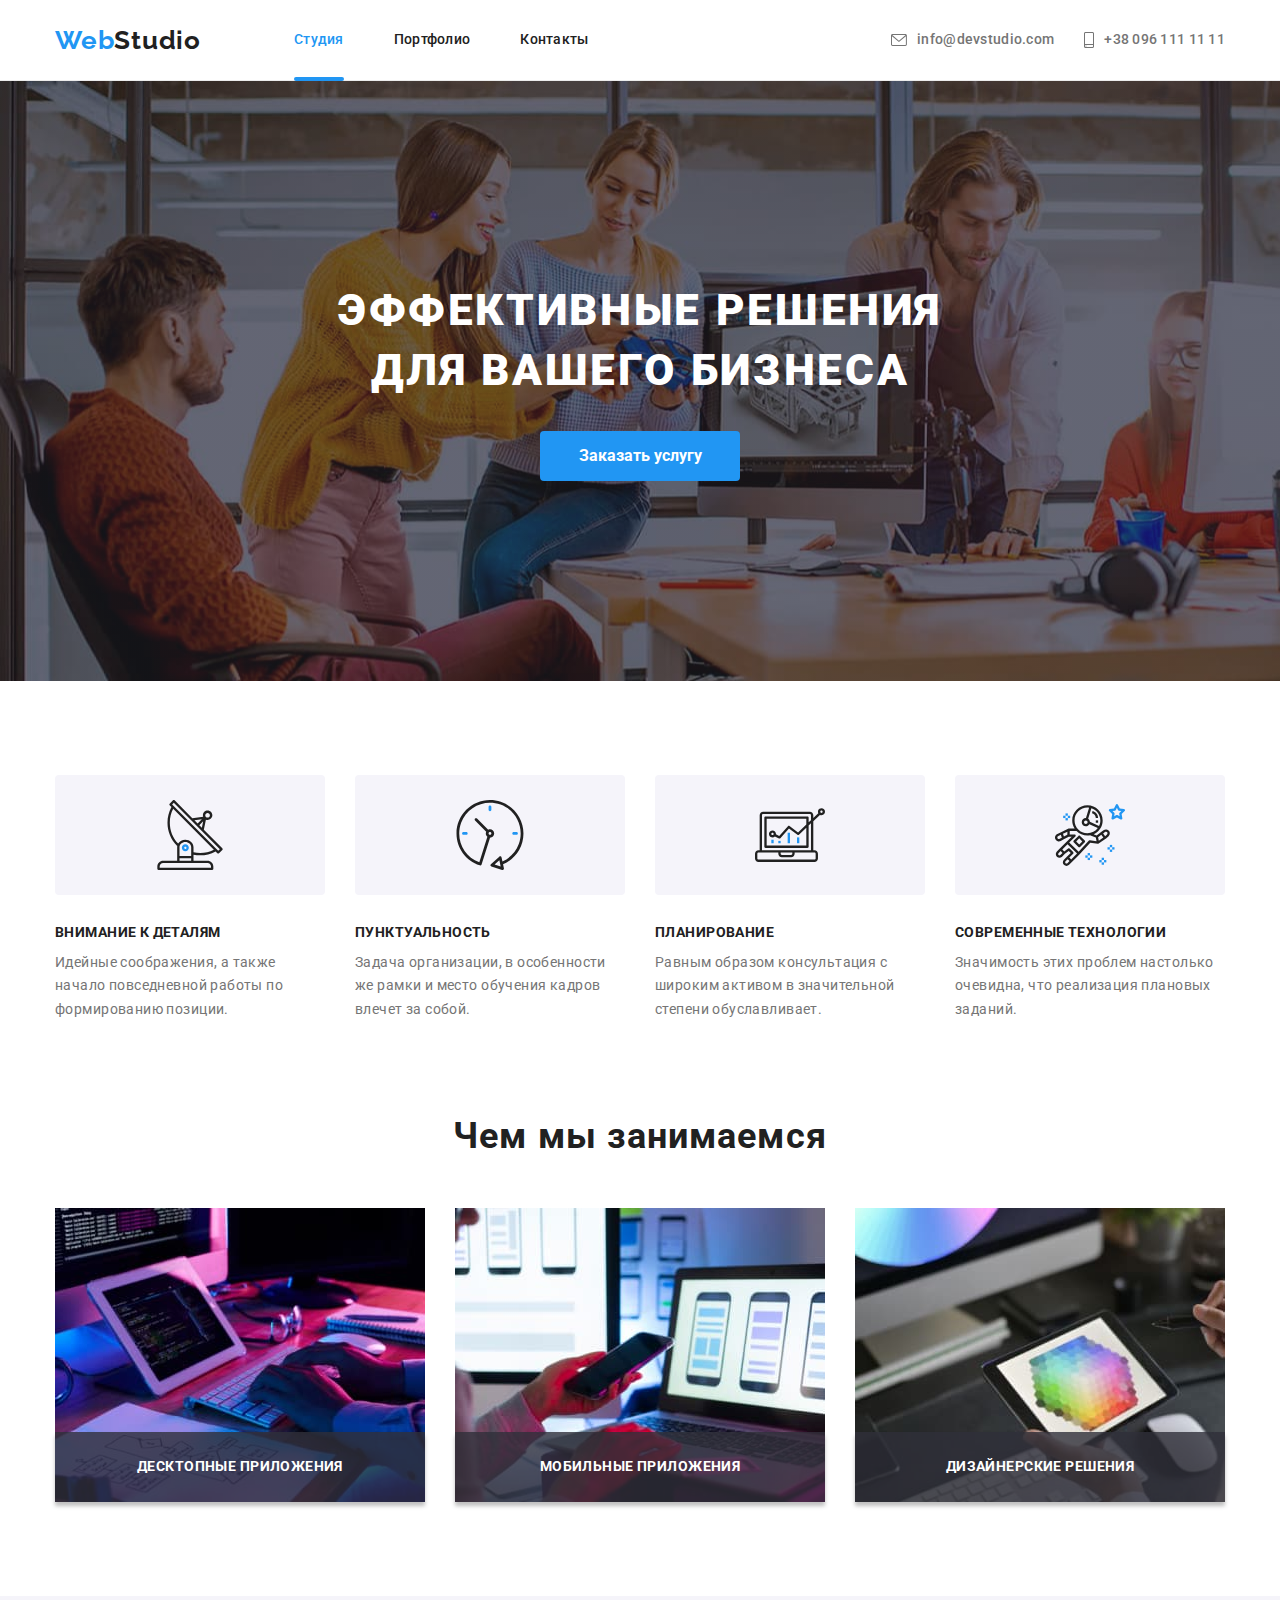
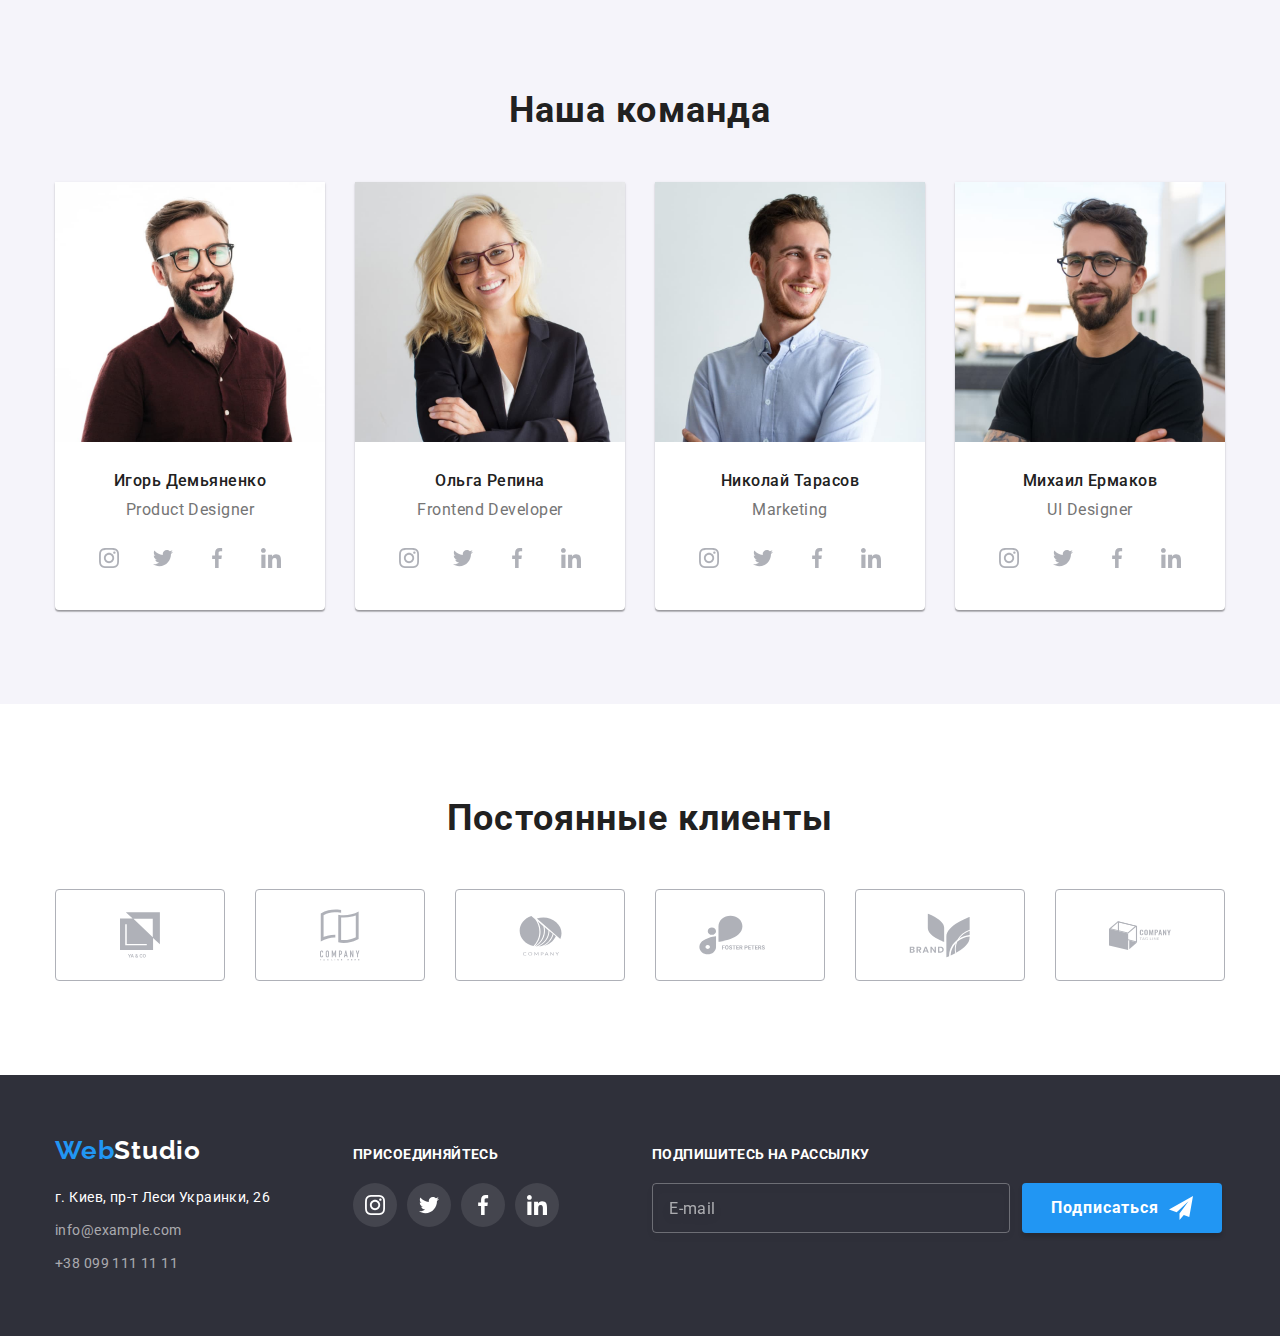
==== commit bcf16d43: "Адаптив портфолио" ====
--- a/index.html
+++ b/index.html
@@ -354,7 +354,7 @@
                     <li class="clients__item">
                         <a class="clients__link" href=" ">
                             <svg class="clients__icon" width="62 " height="45 ">
-                                <use href="./images/icons.svg#group-5 "></use>
+                                <use href="./images/icons.svg#group-5"></use>
                             </svg>
                         </a>
                     </li>
@@ -388,21 +388,21 @@
                         <li class="join__item">
                             <a class="join__link" href="">
                                 <svg class="join__icon">
-                            <use href="./images/icons.svg#twitter "></use>
+                            <use href="./images/icons.svg#twitter"></use>
                         </svg>
                             </a>
                         </li>
                         <li class="join__item">
                             <a class="join__link" href="">
                                 <svg class="join__icon">
-                            <use href="./images/icons.svg#facebook "></use>
+                            <use href="./images/icons.svg#facebook"></use>
                         </svg>
                             </a>
                         </li>
                         <li class="join__item">
                             <a class="join__link" href="">
                                 <svg class="join__icon">
-                            <use href="./images/icons.svg#linkedin "></use>
+                            <use href="./images/icons.svg#linkedin"></use>
                         </svg>
                             </a>
                         </li>
--- a/css/main.min.css
+++ b/css/main.min.css
@@ -1,2 +1,2 @@
-body{font-family:'roboto', sans-serif;color:#212121}ul{list-style:none;margin:0;padding:0}a{color:inherit;text-decoration:none}h1,h2,h3,h4,h5,h6,p{margin:0}img{display:block;max-width:100%;height:auto}.hidden{position:absolute;width:1px;height:1px;margin:-1px;border:0;padding:0;white-space:nowrap;clip-path:inset(100%);clip:rect(0 0 0 0);overflow:hidden}.container{width:100%;padding-left:15px;padding-right:15px;margin:0 auto}.section{padding:60px 0px}@media screen and (min-width: 480px){.container{width:480px;margin:0 auto}.section{padding:60px 0px}}@media screen and (min-width: 768px){.container{width:768px}.section{padding:60px 0px}}@media screen and (min-width: 1200px){.container{width:1200px;margin-left:auto;margin-right:auto;padding-left:15px;padding-right:15px}.section{padding:94px 0px}}.logo{font-family:'Raleway', sans-serif;font-weight:700;font-size:26px;line-height:1.19;letter-spacing:0.03em;color:#2196F3}.logo .header__logo{color:#212121}.logo .footer__logo{color:#fff}@media screen and (max-width: 767px){.logo{font-family:'Raleway', sans-serif;font-weight:700;font-size:24px;line-height:1.16;letter-spacing:0.03em;color:#2196F3;padding:16px 0px;display:flex;justify-content:center}.logo .header__logo{color:#212121}.logo .footer__logo{color:#fff;display:flex;justify-content:center}}@media screen and (max-width: 1199px){.logo{font-family:'Raleway', sans-serif;font-weight:700;font-size:24px;line-height:1.16;letter-spacing:0.03em;color:#2196F3}.logo .header__logo{color:#212121}.logo .footer__logo{color:#fff}}.page-header{border-bottom:1px solid #ECECEC}.header__container{display:flex;align-items:center}.header__menu{display:flex;align-items:center;margin-left:93px;width:100%}.header__menu .nav__link,.header__menu .contacts__link{display:inline-flex;align-items:center;font-weight:500;font-size:14px;line-height:1.14;padding:32px 0px 32px 0px;letter-spacing:0.02em;transition:color 250ms cubic-bezier(0.4, 0, 0.2, 1)}.header__menu .nav__link:hover,.header__menu .nav__link:focus,.header__menu .contacts__link:hover,.header__menu .contacts__link:focus{color:#2196F3}.header__menu .nav__link .contacts__icon,.header__menu .contacts__link .contacts__icon{fill:currentColor;display:block;margin-right:10px}.header__menu .nav .nav__list{display:flex;padding:0}.header__menu .nav .nav__item:not(:last-child){margin-right:50px}.header__menu .contacts__list{display:flex;margin-left:auto;color:#757575}.header__menu .contacts__item:not(:last-child){margin-right:30px}.phone-icon{width:10px;height:16px}.mail-icon{width:16px;height:12px}.nav__link--current{color:#2196F3;position:relative}.nav__link--current::after{position:absolute;bottom:-1px;left:0px;content:"";display:inline-block;width:100%;height:4px;border-radius:2px;background-color:#2196F3}.header__burger-btn{display:none;padding:12px 8px;background-color:transparent;cursor:pointer;border:none}.header__burger-btn--icon{width:24px;height:16px}.mobile-menu__container{display:none}@media screen and (max-width: 1199px){.page-header{border-bottom:1px solid #ECECEC}.header__container{display:flex;align-items:center}.header__menu{display:flex;align-items:center;margin-left:93px;width:100%}.header__menu .nav__link,.header__menu .contacts__link{display:inline-flex;align-items:center;font-weight:500;font-size:14px;line-height:1.14;padding:32px 0px 32px 0px;letter-spacing:0.02em;transition:color 250ms cubic-bezier(0.4, 0, 0.2, 1)}.header__menu .nav__link:hover,.header__menu .nav__link:focus,.header__menu .contacts__link:hover,.header__menu .contacts__link:focus{color:#2196F3}.header__menu .nav__link .contacts__icon,.header__menu .contacts__link .contacts__icon{fill:currentColor;display:block;margin-right:10px}.header__menu .nav .nav__list{display:flex;padding:0}.header__menu .nav .nav__item:not(:last-child){margin-right:50px}.header__menu .contacts__list{display:flex;flex-direction:column;margin-left:auto;color:#757575}.header__menu .contacts__list .contacts__item{margin-right:0px}.header__menu .contacts__list .contacts__item:not(:last-child){margin-bottom:10px}.header__menu .contacts__list .contacts__link{padding:0px}.phone-icon{width:10px;height:16px}.mail-icon{width:16px;height:12px}.nav__link--current{color:#2196F3;position:relative}.nav__link--current::after{position:absolute;bottom:-1px;left:0px;content:"";display:inline-block;width:100%;height:4px;border-radius:2px;background-color:#2196F3}.header__burger-btn{display:none;padding:12px 8px;background-color:transparent;cursor:pointer;border:none}.header__burger-btn--icon{width:24px;height:16px}.mobile-menu__container{display:none}}@media screen and (max-width: 767px){.nav{display:none}.header__menu .contacts__list{display:none}.header__burger-btn{display:block}}@media screen and (max-width: 767px){.mobile-menu__container.is-open{opacity:1;visibility:visible;pointer-events:auto}.menu-close-btn{position:absolute;top:10px;right:15px;padding:11px 10.33px;background-color:transparent;border:none}.menu-close-btn:hover .close-btn{fill:#2196F3}.close-btn{width:18px;height:18px;fill:#000000}.mobile-menu__container{position:fixed;z-index:999;top:0;left:0;width:100%;height:100%;background-color:#fff;overflow:auto;opacity:0;visibility:hidden;pointer-events:none}.header__burger-btn{padding:12px 8px;border:none;background-color:transparent}.header__burger-btn:hover .header__burger-btn--icon{fill:#2196F3}.header__burger-btn--icon{display:block;width:24px;height:16px;fill:black}.header__container{display:flex;align-items:center;justify-content:space-between}.mobile-menu__container{display:flex;flex-direction:column;justify-content:space-between;padding:48px 40px}.nav-list__link{font-style:400;font-weight:500;font-size:40px;line-height:calc(47/40);letter-spacing:0.02em;color:#212121}.nav-list__link:hover{color:#2196F3}.nav-list__item .current{color:#2196F3}.nav-list__item:not(:last-child){margin-bottom:32px}.contacts-list__item:not(:last-child){margin-bottom:32px}.mobile-menu__contacts-list{margin-bottom:64px}.contacts-link{font-style:400;font-weight:500;font-size:24px;line-height:calc(28/24);letter-spacing:0.02em;color:#757575}.contacts-link:hover{font-style:400;font-weight:500;font-size:34px;line-height:calc(40/34);letter-spacing:0.02em;color:#2196F3}.mobile-menu__social-list{display:flex;flex-wrap:wrap}.social-list__item:not(:last-child){margin-right:20px}.social-list__item:not(:last-child) .social-list__link::after{content:" ";position:relative;left:10px;width:22px;height:0px;border:1px solid rgba(33,33,33,0.2);transform:rotate(90deg)}.social-list__link{color:#2196F3;font-style:400;font-weight:500;font-size:18px;line-height:calc(22/18);letter-spacing:0.02em}}.hero{background-color:#2F303A;background-image:linear-gradient(rgba(47,48,58,0.4), rgba(47,48,58,0.4)),url(../images/hero-image.jpg)}.hero__container{margin:0 auto;max-width:1600px;text-align:center;padding:200px 0px}.hero__container .hero__title{color:#fff;font-weight:900;font-size:44px;line-height:1.36;text-align:center;letter-spacing:0.06em;text-transform:uppercase;text-align:center;max-width:696px;margin:0 auto;margin-bottom:30px}.hero__container .hero__button{display:inline-block;color:#fff;background-color:#2196F3;font-weight:700;font-size:16px;line-height:1.87;padding:10px 30px;min-width:200px;max-height:50px;border-radius:4px;cursor:pointer;border:0px;transition:background-color 250ms cubic-bezier(0.4, 0, 0.2, 1),box-shadow 250ms cubic-bezier(0.4, 0, 0.2, 1)}.hero__container .hero__button:hover{background-color:#188CE8;box-shadow:0px 4px 4px rgba(0,0,0,0.15)}@media screen and (max-width: 767px){.hero__container{max-width:450px;max-height:400px;padding:118px 0px}.hero__container .hero{background-size:cover}.hero__container .hero__title{font-size:26px;line-height:calc(42/26);letter-spacing:0.06em;max-width:360px}}@media screen and (max-width: 1199px){.hero__container{padding:118px 0px;max-width:100%;max-height:400px}.hero__container .hero__title{font-size:26px;line-height:calc(42/26);letter-spacing:0.06em;max-width:360px}}.features__list{display:flex;margin:0;padding-left:0}.features__list .features__item{width:270px}.features__list .features__title{font-style:normal;font-weight:700;font-size:14px;line-height:1.14;letter-spacing:0.03em;text-transform:uppercase;margin-bottom:10px}.features__list .features__description{color:#757575;font-weight:400;font-size:14px;line-height:1.71;letter-spacing:0.03em}.features__item:not(:last-child){margin-right:30px}.features__thumb{width:270px;height:120px;background-color:#F5F4FA;border-radius:4px;display:inline-flex;justify-content:center;align-items:center;margin-bottom:30px}.features__thumb .features__icon{width:70px;height:70px}@media screen and (max-width: 1199px){.features__list{display:flex;flex-wrap:wrap;justify-content:center;margin:-30px 0 0 -30px}.features__list .features__item{margin:30px 0 0 30px;width:354px}.features__thumb{width:100%}}@media screen and (max-width: 767px){.features__list{display:flex;flex-direction:column;align-items:center;margin:0}.features__list .features__item{margin:0;width:100%}.features__thumb{width:100%}}.what-doing{padding-top:0px}.what-doing .what-doing__title{margin-bottom:50px;font-weight:700;font-size:36px;line-height:1.16;text-align:center;letter-spacing:0.03em}.what-doing__list{display:flex;padding:0}.what-doing__list .what-doing__item{position:relative}.what-doing__list .what-doing__item:not(:last-child){margin-right:30px}.what-doing__list .what-doing__item .what-doing__description{position:absolute;width:100%;text-align:center;bottom:0px;left:0px;background-color:rgba(47,48,58,0.8);box-shadow:0px 4px 4px rgba(0,0,0,0.25);color:#ffffff;padding:27px 0px;font-weight:700;font-size:14px;line-height:1.14;letter-spacing:0.03em;text-transform:uppercase}@media screen and (max-width: 1199px){.what-doing{display:none}}.our-team{background-color:#F5F4FA}.our-team .our-team__title{font-weight:700;font-size:36px;line-height:1.16;text-align:center;letter-spacing:0.03em;margin-bottom:50px}.our-team__list{display:flex;padding-left:0px;margin:0}.our-team__list .our-team__card{padding:30px 0px}.our-team__list .our-team__card .our-team-card__title{font-weight:500;font-size:16px;line-height:1.18;letter-spacing:0.03em;margin-bottom:10px}.our-team__list .our-team__card .our-team-card__description{color:#757575;font-weight:400;font-size:16px;line-height:1.18;letter-spacing:0.03em;margin-bottom:16px}.our-team__item{box-shadow:0px 1px 3px rgba(0,0,0,0.12),0px 1px 1px rgba(0,0,0,0.14),0px 2px 1px rgba(0,0,0,0.2);border-radius:0px 0px 4px 4px;text-align:center;background-color:#fff}.our-team__item:not(:last-child){margin-right:30px}.our-team-card__list{display:flex;justify-content:center}.our-team-card__list .our-team-card__item{cursor:pointer}.our-team-card__list .our-team-card__item:not(:last-child){margin-right:10px}.our-team-card__list .our-team-card__link{display:flex;justify-content:center;align-items:center;background-color:#fff;width:44px;height:44px;border-radius:50%;color:#AFB1B8;transition:background-color 250ms cubic-bezier(0.4, 0, 0.2, 1),color 250ms cubic-bezier(0.4, 0, 0.2, 1)}.our-team-card__list .our-team-card__link:hover,.our-team-card__list .our-team-card__link:focus{background-color:#2196F3;color:#fff}.our-team-card__list .our-team-card__link .our-team-card__icon{display:block;width:20px;height:20px;fill:currentColor}@media screen and (max-width: 1199px){.our-team__list{display:flex;flex-wrap:wrap;justify-content:center;margin:-30px 0px 0px -30px}.our-team__list .our-team__item{margin:30px 0px 0px 30px;max-width:354px;max-height:536px}.our-team__list .our-team__item img{width:100%}}@media screen and (max-width: 767px){.our-team__title{text-align:center;font-size:28px;line-height:calc(28/23)}.our-team__list{display:flex;flex-direction:column;justify-content:center;margin:0}.our-team__list .our-team__item{margin-right:auto;margin-left:auto}.our-team__list .our-team__item:not(:last-child){margin-bottom:30px}.our-team__card{width:100%}.our-team__item img{width:100%}}.clients__title{font-weight:700;font-size:36px;line-height:1.16;text-align:center;letter-spacing:0.03em;color:#212121;margin-bottom:50px}.clients__list{display:flex;justify-content:center}.clients__item:not(:last-child){margin-right:30px}.clients__item .clients__link{display:flex;justify-content:center;align-items:center;width:170px;height:92px;border:1px solid #AFB1B8;border-radius:4px;transition:border-color 250ms cubic-bezier(0.4, 0, 0.2, 1)}.clients__item .clients__link:hover,.clients__item .clients__link:focus{border-color:#2196F3}.clients__item .clients__link .clients__icon{fill:#afb1b8;transition:fill 250ms cubic-bezier(0.4, 0, 0.2, 1)}.clients__item .clients__link:hover .clients__icon,.clients__item .clients__link:focus .clients__icon{fill:#2196F3}@media screen and (max-width: 1199px){.clients__list{display:flex;flex-wrap:wrap;justify-content:center;margin:-30px 0px 0px -30px}.clients__list .clients__item{flex-basis:calc((100% - 90px)/3);margin:30px 0px 0px 30px;width:226px;height:92px}.clients__list .clients__link{width:100%;height:100%}}@media screen and (max-width: 767px){.clients__list{display:flex;flex-wrap:wrap;justify-content:center;margin:-30px 0px 0px -30px}.clients__list .clients__item{flex-basis:calc((100% - 60px)/2);margin:30px 0px 0px 30px;width:210px;height:92px}.clients__list .clients__link{width:100%;height:100%}.clients__title{font-weight:700;font-size:28px;line-height:calc(33/28)}}.footer{background-color:#2F303A}.address__container{padding:0 0}.footer__sections{display:flex;align-items:baseline;padding:60px 15px}.footer__tablet-container{display:flex;align-items:baseline}@media screen and (max-width: 1199px){.footer{width:100%}.footer .footer__sections{flex-direction:column}.footer .footer__tablet-container{align-self:center;justify-content:space-around}.footer .address__container{margin-right:165px;text-align:center}}@media screen and (max-width: 767px){.footer .footer__sections{display:flex;flex-direction:column;align-items:center}.footer .footer__tablet-container{display:flex;flex-direction:column}.footer .address__container{margin:0}}.address__box{margin-top:20px;font-style:normal}.address__box .address__item:not(:last-child){margin-bottom:9px}.address__box .address__link--map{color:#fff;font-weight:400;font-size:14px;line-height:1.71;letter-spacing:0.03em}.address__box .address__link{color:rgba(255,255,255,0.6);font-weight:400;font-size:14px;line-height:1.71;letter-spacing:0.03em;transition:color 250ms cubic-bezier(0.4, 0, 0.2, 1)}.address__box .address__link:hover,.address__box .address__link:focus{color:#2196F3}@media screen and (max-width: 767px){.address__box{text-align:center;margin-bottom:60px}}.join__container{margin-left:83px}.join__container .join__description{font-weight:700;font-size:14px;line-height:1.14;letter-spacing:0.03em;text-transform:uppercase;color:#FFFFFF}.join__list{display:flex;margin-top:20px}.join__list .join__item:not(:last-child){margin-right:10px}.join__list .join__link{display:flex;justify-content:center;align-items:center;width:44px;height:44px;background-color:rgba(255,255,255,0.1);border-radius:50%;transition:background-color 250ms cubic-bezier(0.4, 0, 0.2, 1)}.join__list .join__link:hover,.join__list .join__link:focus{background-color:#2196F3}.join__list .join__link .join__icon{display:block;width:20px;height:20px;fill:#fff}@media screen and (max-width: 1199px){.join__container{text-align:center}}@media screen and (max-width: 767px){.join__container{margin:0;text-align:center;margin-bottom:60px}}.subscribe__container{margin-left:93px}.subscribe__container .subscribe__title{font-weight:700;font-size:14px;line-height:1.14;letter-spacing:0.03em;text-transform:uppercase;color:#fff;margin-bottom:20px}.subscribe__container .subscribe__form{display:flex}.subscribe__container .subscribe__input{border:1px solid rgba(255,255,255,0.3);box-sizing:border-box;filter:drop-shadow(0px 4px 4px rgba(0,0,0,0.15));border-radius:4px;width:100%;height:50px;padding-left:16px;background-color:transparent;color:#fff;outline:none;transition:border-color 250ms cubic-bezier(0.4, 0, 0.2, 1)}.subscribe__container .subscribe__input::placeholder{font-weight:400;font-size:16px;line-height:1.25;align-items:center;letter-spacing:0.03em;color:rgba(255,255,255,0.6)}.subscribe__container .subscribe__input:focus{border-color:#2196F3}.subscribe__container .subscribe__button{font-weight:700;font-size:16px;line-height:1.87;display:flex;align-items:center;justify-content:center;letter-spacing:0.06em;color:#fff;margin-left:12px;background-color:#2196F3;box-shadow:0px 4px 4px rgba(0,0,0,0.15);border-radius:4px;min-width:200px;max-height:50px;border:none;cursor:pointer;transition:background-color 250ms cubic-bezier(0.4, 0, 0.2, 1),box-shadow 250ms cubic-bezier(0.4, 0, 0.2, 1)}.subscribe__container .subscribe__button:hover,.subscribe__container .subscribe__button:focus{background-color:#188CE8;box-shadow:0px 4px 4px rgba(0,0,0,0.15)}.subscribe__container .subscribe__button .subscribe__icon{fill:#fff;width:24px;height:24px;margin-left:10px}@media screen and (max-width: 1199px){.subscribe__container{display:flex;width:450px;flex-direction:column;align-self:center;margin-top:60px;margin-left:0;text-align:center}.subscribe__form{display:flex;flex-direction:column}.subscribe__form .subscribe__input{margin-bottom:20px}}@media screen and (max-width: 767px){.subscribe__container{width:100%;margin:0;text-align:center}.subscribe__container .subscribe__input{margin-bottom:20px;max-width:100%}}.subscribe__form{display:flex}.subscribe__button{align-self:center;width:200px;height:50px}.backdrop__container{position:absolute;top:50%;left:50%;width:100vw;max-height:100vh;transform:translate(-50%, -50%) scale(1);background-color:#fff;box-shadow:0px 1px 3px rgba(0,0,0,0.12),0px 1px 1px rgba(0,0,0,0.14),0px 2px 1px rgba(0,0,0,0.2);border-radius:4px;transition:transform 250ms cubic-bezier(0.4, 0, 0.2, 1);padding:40px}.backdrop__container .backdrop__modal-button{position:absolute;top:8px;right:8px;width:30px;height:30px;border-radius:50%;border:1px solid rgba(0,0,0,0.1);background-color:#fff;cursor:pointer}.backdrop__container .backdrop__modal-button .backdrop__modal-button--icon{fill:#000000;width:11px;height:11px;transition:fill 250ms cubic-bezier(0.4, 0, 0.2, 1)}.backdrop__container .backdrop__modal-button:hover .backdrop__modal-button--icon,.backdrop__container .backdrop__modal-button:focus .backdrop__modal-button--icon{fill:#2196F3}.backdrop__modal-form{display:flex;flex-direction:column}.backdrop__modal-form .backdrop__title{font-weight:700;font-size:20px;line-height:1.15;text-align:center;letter-spacing:0.03em;color:#212121;margin-bottom:12px}.backdrop__modal-form .backdrop__submit-btn{display:block;align-self:center;font-weight:700;font-size:16px;line-height:1.87;letter-spacing:0.06em;color:#fff;background-color:#2196F3;box-shadow:0px 4px 4px rgba(0,0,0,0.15);border-radius:4px;border:none;width:200px;min-height:50px;transition:background-color 250ms cubic-bezier(0.4, 0, 0.2, 1);cursor:pointer}.backdrop__modal-form .backdrop__submit-btn:hover,.backdrop__modal-form .backdrop__submit-btn:focus{background-color:#188CE8}.backdrop__modal-form .backdrop__message-label{margin-bottom:4px}.backdrop__modal-form .backdrop__message{width:100%;height:120px;border:1px solid rgba(33,33,33,0.2);box-sizing:border-box;border-radius:4px;padding:12px 16px;margin-bottom:20px;transition:border-color 250ms cubic-bezier(0.4, 0, 0.2, 1);resize:none}.backdrop__modal-form .backdrop__message::placeholder{font-weight:400;font-size:14px;line-height:1.14;letter-spacing:0.01em;color:rgba(117,117,117,0.5)}.backdrop__modal-form .backdrop__message:focus{border-color:#2196F3;outline:none}.backdrop__modal-form .backdrop__label{font-weight:400;font-size:12px;line-height:1.16;letter-spacing:0.01em;color:#757575}.backdrop__input-container{position:relative;margin-top:4px;margin-bottom:10px}.backdrop__input-container .backdrop__input{width:100%;height:40px;border:1px solid rgba(33,33,33,0.2);border-radius:4px;padding-left:42px;transition:border-color 250ms cubic-bezier(0.4, 0, 0.2, 1)}.backdrop__input-container .backdrop__input:focus{border-color:#2196F3;outline:none}.backdrop__input--icon{position:absolute;top:50%;left:12px;transform:translateY(-50%);fill:#212121;width:18px;height:18px;transition:fill 250ms cubic-bezier(0.4, 0, 0.2, 1)}.backdrop__input:focus+.backdrop__input--icon{fill:#2196F3}@media screen and (max-width: 767px){.backdrop{width:100%}.backdrop .backdrop__container{max-width:100%}.backdrop .backdrop__title{font-size:20px;line-height:calc(30/20)}}@media screen and (min-width: 480px){.backdrop .backdrop__container{width:450px;height:609px}}.backdrop{position:fixed;top:0;left:0;width:100%;height:100%;background:rgba(0,0,0,0.2);z-index:100;opacity:1;transition:opacity 250ms cubic-bezier(0.4, 0, 0.2, 1),visibility 250ms cubic-bezier(0.4, 0, 0.2, 1)}.open-close-backdrop{opacity:0;visibility:hidden;pointer-events:none}.backdrop__checkbox{position:relative;margin-bottom:30px;align-self:center}.backdrop__checkbox .backdrop__checkbox-input{position:absolute;top:20px;left:10px}.backdrop__checkbox .backdrop__checkbox-input:focus+.backdrop__checkbox-label::before{border-color:#2196F3}.backdrop__checkbox .backdrop__checkbox-input:checked+.backdrop__checkbox-label::before{background-color:#2196F3;background-image:url(../images/checkbox-svg/icon-checkbox-checked.svg);background-position:center;background-size:110%;border-color:#2196F3}.backdrop__checkbox .backdrop__checkbox-label{font-weight:normal;font-size:14px;line-height:1.71;letter-spacing:0.03em;color:#757575}.backdrop__checkbox .backdrop__checkbox-label::before{content:"";border:2px solid #212121;border-radius:3px;display:inline-block;width:16px;height:15px;margin-right:7px;cursor:pointer;vertical-align:middle;transition:border-color 250ms cubic-bezier(0.4, 0, 0.2, 1),background-color 250ms cubic-bezier(0.4, 0, 0.2, 1)}.backdrop__checkbox .backdrop__checkbox-label .backdrop__policy-link{text-decoration:underline;color:#2196F3}
+body{font-family:'roboto', sans-serif;color:#212121}ul{list-style:none;margin:0;padding:0}a{color:inherit;text-decoration:none}h1,h2,h3,h4,h5,h6,p{margin:0}img{display:block;max-width:100%;height:auto}.hidden{position:absolute;width:1px;height:1px;margin:-1px;border:0;padding:0;white-space:nowrap;clip-path:inset(100%);clip:rect(0 0 0 0);overflow:hidden}.container{width:100%;padding-left:15px;padding-right:15px;margin:0 auto}.section{padding:60px 0px}@media screen and (min-width: 480px){.container{width:480px;margin:0 auto}.section{padding:60px 0px}}@media screen and (min-width: 768px){.container{width:768px}.section{padding:60px 0px}}@media screen and (min-width: 1200px){.container{width:1200px;margin-left:auto;margin-right:auto;padding-left:15px;padding-right:15px}.section{padding:94px 0px}}.logo{font-family:'Raleway', sans-serif;font-weight:700;font-size:26px;line-height:1.19;letter-spacing:0.03em;color:#2196F3}.logo .header__logo{color:#212121}.logo .footer__logo{color:#fff}@media screen and (max-width: 767px){.logo{font-family:'Raleway', sans-serif;font-weight:700;font-size:24px;line-height:1.16;letter-spacing:0.03em;color:#2196F3;padding:16px 0px;display:flex;justify-content:center}.logo .header__logo{color:#212121}.logo .footer__logo{color:#fff;display:flex;justify-content:center}}@media screen and (max-width: 1199px){.logo{font-family:'Raleway', sans-serif;font-weight:700;font-size:24px;line-height:1.16;letter-spacing:0.03em;color:#2196F3}.logo .header__logo{color:#212121}.logo .footer__logo{color:#fff}}.page-header{border-bottom:1px solid #ECECEC}.header__container{display:flex;align-items:center}.header__menu{display:flex;align-items:center;margin-left:93px;width:100%}.header__menu .nav__link,.header__menu .contacts__link{display:inline-flex;align-items:center;font-weight:500;font-size:14px;line-height:1.14;padding:32px 0px 32px 0px;letter-spacing:0.02em;transition:color 250ms cubic-bezier(0.4, 0, 0.2, 1)}.header__menu .nav__link:hover,.header__menu .nav__link:focus,.header__menu .contacts__link:hover,.header__menu .contacts__link:focus{color:#2196F3}.header__menu .nav__link .contacts__icon,.header__menu .contacts__link .contacts__icon{fill:currentColor;display:block;margin-right:10px}.header__menu .nav .nav__list{display:flex;padding:0}.header__menu .nav .nav__item:not(:last-child){margin-right:50px}.header__menu .contacts__list{display:flex;margin-left:auto;color:#757575}.header__menu .contacts__item:not(:last-child){margin-right:30px}.phone-icon{width:10px;height:16px}.mail-icon{width:16px;height:12px}.nav__link--current{color:#2196F3;position:relative}.nav__link--current::after{position:absolute;bottom:-1px;left:0px;content:"";display:inline-block;width:100%;height:4px;border-radius:2px;background-color:#2196F3}.header__burger-btn{display:none;padding:12px 8px;background-color:transparent;cursor:pointer;border:none}.header__burger-btn--icon{width:24px;height:16px}.mobile-menu__container{display:none}@media screen and (max-width: 1199px){.page-header{border-bottom:1px solid #ECECEC}.header__container{display:flex;align-items:center}.header__menu{display:flex;align-items:center;margin-left:93px;width:100%}.header__menu .nav__link,.header__menu .contacts__link{display:inline-flex;align-items:center;font-weight:500;font-size:14px;line-height:1.14;padding:32px 0px 32px 0px;letter-spacing:0.02em;transition:color 250ms cubic-bezier(0.4, 0, 0.2, 1)}.header__menu .nav__link:hover,.header__menu .nav__link:focus,.header__menu .contacts__link:hover,.header__menu .contacts__link:focus{color:#2196F3}.header__menu .nav__link .contacts__icon,.header__menu .contacts__link .contacts__icon{fill:currentColor;display:block;margin-right:10px}.header__menu .nav .nav__list{display:flex;padding:0}.header__menu .nav .nav__item:not(:last-child){margin-right:50px}.header__menu .contacts__list{display:flex;flex-direction:column;margin-left:auto;color:#757575}.header__menu .contacts__list .contacts__item{margin-right:0px}.header__menu .contacts__list .contacts__item:not(:last-child){margin-bottom:10px}.header__menu .contacts__list .contacts__link{padding:0px}.phone-icon{width:10px;height:16px}.mail-icon{width:16px;height:12px}.nav__link--current{color:#2196F3;position:relative}.nav__link--current::after{position:absolute;bottom:-1px;left:0px;content:"";display:inline-block;width:100%;height:4px;border-radius:2px;background-color:#2196F3}.header__burger-btn{display:none;padding:12px 8px;background-color:transparent;cursor:pointer;border:none}.header__burger-btn--icon{width:24px;height:16px}.mobile-menu__container{display:none}}@media screen and (max-width: 767px){.nav{display:none}.header__menu .contacts__list{display:none}.header__burger-btn{display:block}}@media screen and (max-width: 767px){.mobile-menu__container.is-open{opacity:1;visibility:visible;pointer-events:auto}.menu-close-btn{position:absolute;top:10px;right:15px;padding:11px 10.33px;background-color:transparent;border:none}.menu-close-btn:hover .close-btn{fill:#2196F3}.close-btn{width:18px;height:18px;fill:#000000}.mobile-menu__container{position:fixed;z-index:999;top:0;left:0;width:100%;height:100%;background-color:#fff;overflow:auto;opacity:0;visibility:hidden;pointer-events:none}.header__burger-btn{padding:12px 8px;border:none;background-color:transparent}.header__burger-btn:hover .header__burger-btn--icon{fill:#2196F3}.header__burger-btn--icon{display:block;width:24px;height:16px;fill:black}.header__container{display:flex;align-items:center;justify-content:space-between}.mobile-menu__container{display:flex;flex-direction:column;justify-content:space-between;padding:48px 40px}.nav-list__link{font-style:400;font-weight:500;font-size:40px;line-height:calc(47/40);letter-spacing:0.02em;color:#212121}.nav-list__link:hover{color:#2196F3}.nav-list__item .current{color:#2196F3}.nav-list__item:not(:last-child){margin-bottom:32px}.contacts-list__item:not(:last-child){margin-bottom:32px}.mobile-menu__contacts-list{margin-bottom:64px}.contacts-link{font-style:400;font-weight:500;font-size:24px;line-height:calc(28/24);letter-spacing:0.02em;color:#757575}.contacts-link:hover{font-style:400;font-weight:500;font-size:34px;line-height:calc(40/34);letter-spacing:0.02em;color:#2196F3}.mobile-menu__social-list{display:flex;flex-wrap:wrap}.social-list__item:not(:last-child){margin-right:20px}.social-list__item:not(:last-child) .social-list__link::after{content:" ";position:relative;left:10px;width:22px;height:0px;border:1px solid rgba(33,33,33,0.2);transform:rotate(90deg)}.social-list__link{color:#2196F3;font-style:400;font-weight:500;font-size:18px;line-height:calc(22/18);letter-spacing:0.02em}}.hero{background-color:#2F303A;background-image:linear-gradient(rgba(47,48,58,0.4), rgba(47,48,58,0.4)),url(../images/hero-image.jpg)}.hero__container{margin:0 auto;max-width:1600px;text-align:center;padding:200px 0px}.hero__container .hero__title{color:#fff;font-weight:900;font-size:44px;line-height:1.36;text-align:center;letter-spacing:0.06em;text-transform:uppercase;text-align:center;max-width:696px;margin:0 auto;margin-bottom:30px}.hero__container .hero__button{display:inline-block;color:#fff;background-color:#2196F3;font-weight:700;font-size:16px;line-height:1.87;padding:10px 30px;min-width:200px;max-height:50px;border-radius:4px;cursor:pointer;border:0px;transition:background-color 250ms cubic-bezier(0.4, 0, 0.2, 1),box-shadow 250ms cubic-bezier(0.4, 0, 0.2, 1)}.hero__container .hero__button:hover{background-color:#188CE8;box-shadow:0px 4px 4px rgba(0,0,0,0.15)}@media screen and (max-width: 767px){.hero__container{max-width:450px;max-height:400px;padding:118px 0px}.hero__container .hero{background-size:cover}.hero__container .hero__title{font-size:26px;line-height:calc(42/26);letter-spacing:0.06em;max-width:360px}}@media screen and (max-width: 1199px){.hero__container{padding:118px 0px;max-width:100%;max-height:400px}.hero__container .hero__title{font-size:26px;line-height:calc(42/26);letter-spacing:0.06em;max-width:360px}}.features__list{display:flex;margin:0;padding-left:0}.features__list .features__item{width:270px}.features__list .features__title{font-style:normal;font-weight:700;font-size:14px;line-height:1.14;letter-spacing:0.03em;text-transform:uppercase;margin-bottom:10px}.features__list .features__description{color:#757575;font-weight:400;font-size:14px;line-height:1.71;letter-spacing:0.03em}.features__item:not(:last-child){margin-right:30px}.features__thumb{width:270px;height:120px;background-color:#F5F4FA;border-radius:4px;display:inline-flex;justify-content:center;align-items:center;margin-bottom:30px}.features__thumb .features__icon{width:70px;height:70px}@media screen and (max-width: 1199px){.features__list{display:flex;flex-wrap:wrap;justify-content:center;margin:-30px 0 0 -30px}.features__list .features__item{margin:30px 0 0 30px;width:354px}.features__thumb{width:100%}}@media screen and (max-width: 767px){.features__list{display:flex;flex-direction:column;align-items:center;margin:0}.features__list .features__item{margin:0;width:100%}.features__thumb{width:100%}}.what-doing{padding-top:0px}.what-doing .what-doing__title{margin-bottom:50px;font-weight:700;font-size:36px;line-height:1.16;text-align:center;letter-spacing:0.03em}.what-doing__list{display:flex;padding:0}.what-doing__list .what-doing__item{position:relative}.what-doing__list .what-doing__item:not(:last-child){margin-right:30px}.what-doing__list .what-doing__item .what-doing__description{position:absolute;width:100%;text-align:center;bottom:0px;left:0px;background-color:rgba(47,48,58,0.8);box-shadow:0px 4px 4px rgba(0,0,0,0.25);color:#ffffff;padding:27px 0px;font-weight:700;font-size:14px;line-height:1.14;letter-spacing:0.03em;text-transform:uppercase}@media screen and (max-width: 1199px){.what-doing{display:none}}.our-team{background-color:#F5F4FA}.our-team .our-team__title{font-weight:700;font-size:36px;line-height:1.16;text-align:center;letter-spacing:0.03em;margin-bottom:50px}.our-team__list{display:flex;padding-left:0px;margin:0}.our-team__list .our-team__card{padding:30px 0px}.our-team__list .our-team__card .our-team-card__title{font-weight:500;font-size:16px;line-height:1.18;letter-spacing:0.03em;margin-bottom:10px}.our-team__list .our-team__card .our-team-card__description{color:#757575;font-weight:400;font-size:16px;line-height:1.18;letter-spacing:0.03em;margin-bottom:16px}.our-team__item{box-shadow:0px 1px 3px rgba(0,0,0,0.12),0px 1px 1px rgba(0,0,0,0.14),0px 2px 1px rgba(0,0,0,0.2);border-radius:0px 0px 4px 4px;text-align:center;background-color:#fff}.our-team__item:not(:last-child){margin-right:30px}.our-team-card__list{display:flex;justify-content:center}.our-team-card__list .our-team-card__item{cursor:pointer}.our-team-card__list .our-team-card__item:not(:last-child){margin-right:10px}.our-team-card__list .our-team-card__link{display:flex;justify-content:center;align-items:center;background-color:#fff;width:44px;height:44px;border-radius:50%;color:#AFB1B8;transition:background-color 250ms cubic-bezier(0.4, 0, 0.2, 1),color 250ms cubic-bezier(0.4, 0, 0.2, 1)}.our-team-card__list .our-team-card__link:hover,.our-team-card__list .our-team-card__link:focus{background-color:#2196F3;color:#fff}.our-team-card__list .our-team-card__link .our-team-card__icon{display:block;width:20px;height:20px;fill:currentColor}@media screen and (max-width: 1199px){.our-team__list{display:flex;flex-wrap:wrap;justify-content:center;margin:-30px 0px 0px -30px}.our-team__list .our-team__item{margin:30px 0px 0px 30px;max-width:354px;max-height:536px}.our-team__list .our-team__item img{width:100%}}@media screen and (max-width: 767px){.our-team__title{text-align:center;font-size:28px;line-height:calc(28/23)}.our-team__list{display:flex;flex-direction:column;justify-content:center;margin:0}.our-team__list .our-team__item{margin-right:auto;margin-left:auto}.our-team__list .our-team__item:not(:last-child){margin-bottom:30px}.our-team__card{width:100%}.our-team__item img{width:100%}}.clients__title{font-weight:700;font-size:36px;line-height:1.16;text-align:center;letter-spacing:0.03em;color:#212121;margin-bottom:50px}.clients__list{display:flex;justify-content:center}.clients__item:not(:last-child){margin-right:30px}.clients__item .clients__link{display:flex;justify-content:center;align-items:center;width:170px;height:92px;border:1px solid #AFB1B8;border-radius:4px;transition:border-color 250ms cubic-bezier(0.4, 0, 0.2, 1)}.clients__item .clients__link:hover,.clients__item .clients__link:focus{border-color:#2196F3}.clients__item .clients__link .clients__icon{fill:#afb1b8;transition:fill 250ms cubic-bezier(0.4, 0, 0.2, 1)}.clients__item .clients__link:hover .clients__icon,.clients__item .clients__link:focus .clients__icon{fill:#2196F3}@media screen and (max-width: 1199px){.clients__list{display:flex;flex-wrap:wrap;justify-content:center;margin:-30px 0px 0px -30px}.clients__list .clients__item{flex-basis:calc((100% - 90px)/3);margin:30px 0px 0px 30px;width:226px;height:92px}.clients__list .clients__link{width:100%;height:100%}}@media screen and (max-width: 767px){.clients__list{display:flex;flex-wrap:wrap;justify-content:center;margin:-30px 0px 0px -30px}.clients__list .clients__item{flex-basis:calc((100% - 60px)/2);margin:30px 0px 0px 30px;width:210px;height:92px}.clients__list .clients__link{width:100%;height:100%}.clients__title{font-weight:700;font-size:28px;line-height:calc(33/28)}}.footer{background-color:#2F303A}.address__container{padding:0 0}.footer__sections{display:flex;align-items:baseline;padding:60px 15px}.footer__tablet-container{display:flex;align-items:baseline;margin-right:93px}@media screen and (max-width: 1199px){.footer{width:100%}.footer .footer__sections{flex-direction:column}.footer .footer__tablet-container{align-self:center;justify-content:space-around;margin:0}.footer .address__container{margin-right:165px;text-align:center}}@media screen and (max-width: 767px){.footer .footer__sections{display:flex;flex-direction:column;align-items:center}.footer .footer__tablet-container{display:flex;flex-direction:column;margin:0}.footer .address__container{margin:0}}.address__box{margin-top:20px;font-style:normal}.address__box .address__item:not(:last-child){margin-bottom:9px}.address__box .address__link--map{color:#fff;font-weight:400;font-size:14px;line-height:1.71;letter-spacing:0.03em}.address__box .address__link{color:rgba(255,255,255,0.6);font-weight:400;font-size:14px;line-height:1.71;letter-spacing:0.03em;transition:color 250ms cubic-bezier(0.4, 0, 0.2, 1)}.address__box .address__link:hover,.address__box .address__link:focus{color:#2196F3}@media screen and (max-width: 767px){.address__box{text-align:center;margin-bottom:60px}}.join__container{margin-left:83px}.join__container .join__description{font-weight:700;font-size:14px;line-height:1.14;letter-spacing:0.03em;text-transform:uppercase;color:#FFFFFF}.join__list{display:flex;margin-top:20px}.join__list .join__item:not(:last-child){margin-right:10px}.join__list .join__link{display:flex;justify-content:center;align-items:center;width:44px;height:44px;background-color:rgba(255,255,255,0.1);border-radius:50%;transition:background-color 250ms cubic-bezier(0.4, 0, 0.2, 1)}.join__list .join__link:hover,.join__list .join__link:focus{background-color:#2196F3}.join__list .join__link .join__icon{display:block;width:20px;height:20px;fill:#fff}@media screen and (max-width: 1199px){.join__container{text-align:center}}@media screen and (max-width: 767px){.join__container{margin:0;text-align:center;margin-bottom:60px}}.subscribe__container .subscribe__title{font-weight:700;font-size:14px;line-height:1.14;letter-spacing:0.03em;text-transform:uppercase;color:#fff;margin-bottom:20px}.subscribe__container .subscribe__form{display:flex}.subscribe__container .subscribe__input{border:1px solid rgba(255,255,255,0.3);box-sizing:border-box;filter:drop-shadow(0px 4px 4px rgba(0,0,0,0.15));border-radius:4px;width:100%;height:50px;padding-left:16px;background-color:transparent;color:#fff;outline:none;transition:border-color 250ms cubic-bezier(0.4, 0, 0.2, 1)}.subscribe__container .subscribe__input::placeholder{font-weight:400;font-size:16px;line-height:1.25;align-items:center;letter-spacing:0.03em;color:rgba(255,255,255,0.6)}.subscribe__container .subscribe__input:focus{border-color:#2196F3}.subscribe__container .subscribe__button{font-weight:700;font-size:16px;line-height:1.87;display:flex;align-items:center;justify-content:center;letter-spacing:0.06em;color:#fff;margin-left:12px;background-color:#2196F3;box-shadow:0px 4px 4px rgba(0,0,0,0.15);border-radius:4px;min-width:200px;max-height:50px;border:none;cursor:pointer;transition:background-color 250ms cubic-bezier(0.4, 0, 0.2, 1),box-shadow 250ms cubic-bezier(0.4, 0, 0.2, 1)}.subscribe__container .subscribe__button:hover,.subscribe__container .subscribe__button:focus{background-color:#188CE8;box-shadow:0px 4px 4px rgba(0,0,0,0.15)}.subscribe__container .subscribe__button .subscribe__icon{fill:#fff;width:24px;height:24px;margin-left:10px}@media screen and (min-width: 1200px){.subscribe__form .subscribe__input{width:358px}}@media screen and (max-width: 1199px){.subscribe__container{display:flex;width:450px;flex-direction:column;align-self:center;margin-top:60px;margin-left:0;text-align:center}.subscribe__form{display:flex;flex-direction:column}.subscribe__form .subscribe__input{margin-bottom:20px}}@media screen and (max-width: 767px){.subscribe__container{width:100%;margin:0;text-align:center}.subscribe__container .subscribe__input{margin-bottom:20px;max-width:100%}}.subscribe__form{display:flex}.subscribe__button{align-self:center;width:200px;height:50px}.backdrop__container{position:absolute;top:50%;left:50%;width:100vw;max-height:100vh;transform:translate(-50%, -50%) scale(1);background-color:#fff;box-shadow:0px 1px 3px rgba(0,0,0,0.12),0px 1px 1px rgba(0,0,0,0.14),0px 2px 1px rgba(0,0,0,0.2);border-radius:4px;transition:transform 250ms cubic-bezier(0.4, 0, 0.2, 1);padding:40px}.backdrop__container .backdrop__modal-button{position:absolute;top:8px;right:8px;width:30px;height:30px;border-radius:50%;border:1px solid rgba(0,0,0,0.1);background-color:#fff;cursor:pointer}.backdrop__container .backdrop__modal-button .backdrop__modal-button--icon{fill:#000000;width:11px;height:11px;transition:fill 250ms cubic-bezier(0.4, 0, 0.2, 1)}.backdrop__container .backdrop__modal-button:hover .backdrop__modal-button--icon,.backdrop__container .backdrop__modal-button:focus .backdrop__modal-button--icon{fill:#2196F3}.backdrop__modal-form{display:flex;flex-direction:column}.backdrop__modal-form .backdrop__title{font-weight:700;font-size:20px;line-height:1.15;text-align:center;letter-spacing:0.03em;color:#212121;margin-bottom:12px}.backdrop__modal-form .backdrop__submit-btn{display:block;align-self:center;font-weight:700;font-size:16px;line-height:1.87;letter-spacing:0.06em;color:#fff;background-color:#2196F3;box-shadow:0px 4px 4px rgba(0,0,0,0.15);border-radius:4px;border:none;width:200px;min-height:50px;transition:background-color 250ms cubic-bezier(0.4, 0, 0.2, 1);cursor:pointer}.backdrop__modal-form .backdrop__submit-btn:hover,.backdrop__modal-form .backdrop__submit-btn:focus{background-color:#188CE8}.backdrop__modal-form .backdrop__message-label{margin-bottom:4px}.backdrop__modal-form .backdrop__message{width:100%;height:120px;border:1px solid rgba(33,33,33,0.2);box-sizing:border-box;border-radius:4px;padding:12px 16px;margin-bottom:20px;transition:border-color 250ms cubic-bezier(0.4, 0, 0.2, 1);resize:none}.backdrop__modal-form .backdrop__message::placeholder{font-weight:400;font-size:14px;line-height:1.14;letter-spacing:0.01em;color:rgba(117,117,117,0.5)}.backdrop__modal-form .backdrop__message:focus{border-color:#2196F3;outline:none}.backdrop__modal-form .backdrop__label{font-weight:400;font-size:12px;line-height:1.16;letter-spacing:0.01em;color:#757575}.backdrop__input-container{position:relative;margin-top:4px;margin-bottom:10px}.backdrop__input-container .backdrop__input{width:100%;height:40px;border:1px solid rgba(33,33,33,0.2);border-radius:4px;padding-left:42px;transition:border-color 250ms cubic-bezier(0.4, 0, 0.2, 1)}.backdrop__input-container .backdrop__input:focus{border-color:#2196F3;outline:none}.backdrop__input--icon{position:absolute;top:50%;left:12px;transform:translateY(-50%);fill:#212121;width:18px;height:18px;transition:fill 250ms cubic-bezier(0.4, 0, 0.2, 1)}.backdrop__input:focus+.backdrop__input--icon{fill:#2196F3}@media screen and (max-width: 767px){.backdrop{width:100%}.backdrop .backdrop__container{max-width:100%}.backdrop .backdrop__title{font-size:20px;line-height:calc(30/20)}}@media screen and (min-width: 480px){.backdrop .backdrop__container{width:450px;height:609px}}.backdrop{position:fixed;top:0;left:0;width:100%;height:100%;background:rgba(0,0,0,0.2);z-index:100;opacity:1;transition:opacity 250ms cubic-bezier(0.4, 0, 0.2, 1),visibility 250ms cubic-bezier(0.4, 0, 0.2, 1)}.open-close-backdrop{opacity:0;visibility:hidden;pointer-events:none}.backdrop__checkbox{position:relative;margin-bottom:30px;align-self:center}.backdrop__checkbox .backdrop__checkbox-input{position:absolute;top:20px;left:10px}.backdrop__checkbox .backdrop__checkbox-input:focus+.backdrop__checkbox-label::before{border-color:#2196F3}.backdrop__checkbox .backdrop__checkbox-input:checked+.backdrop__checkbox-label::before{background-color:#2196F3;background-image:url(../images/checkbox-svg/icon-checkbox-checked.svg);background-position:center;background-size:110%;border-color:#2196F3}.backdrop__checkbox .backdrop__checkbox-label{font-weight:normal;font-size:14px;line-height:1.71;letter-spacing:0.03em;color:#757575}.backdrop__checkbox .backdrop__checkbox-label::before{content:"";border:2px solid #212121;border-radius:3px;display:inline-block;width:16px;height:15px;margin-right:7px;cursor:pointer;vertical-align:middle;transition:border-color 250ms cubic-bezier(0.4, 0, 0.2, 1),background-color 250ms cubic-bezier(0.4, 0, 0.2, 1)}.backdrop__checkbox .backdrop__checkbox-label .backdrop__policy-link{text-decoration:underline;color:#2196F3}.portfolio__cards-list{display:flex;flex-wrap:wrap;padding:0;margin:-30px 0px 0px -30px}.portfolio__cards-list .portfolio__item-description{padding:20px 24px;border-left:1px solid #EEEEEE;border-bottom:1px solid #EEEEEE;border-right:1px solid #EEEEEE;flex-grow:1}.portfolio__cards-list .portfolio__item-description .portfolio__item-title{font-style:normal;font-weight:700;font-size:18px;line-height:2;letter-spacing:0.06em}.portfolio__cards-list .portfolio__item-description .portfolio__item-content{color:#757575;font-weight:400;font-size:16px;line-height:1.87;letter-spacing:0.03em}.portfolio__card-item{flex-basis:calc((100% - 90px)/3);margin-top:30px;margin-left:30px;transition:box-shadow 250ms cubic-bezier(0.4, 0, 0.2, 1)}.portfolio__card-item:hover,.portfolio__card-item:focus{box-shadow:0px 1px 1px rgba(0,0,0,0.12),0px 4px 4px rgba(0,0,0,0.06),1px 4px 6px rgba(0,0,0,0.16)}.portfolio__card-item .portfolio__card-link{display:block;transition:box-shadow 250ms cubic-bezier(0.4, 0, 0.2, 1)}.portfolio__card-item .portfolio__card-link .portfolio__card-thumb{position:relative;overflow:hidden}.portfolio__card-item .portfolio__card-link:focus{box-shadow:0px 1px 1px rgba(0,0,0,0.12),0px 4px 4px rgba(0,0,0,0.06),1px 4px 6px rgba(0,0,0,0.16)}.portfolio__card-overlay{position:absolute;top:0;left:0;width:100%;height:100%;font-weight:400;font-size:18px;line-height:1.5;letter-spacing:0.03em;color:#fff;background-color:rgba(33,150,243,0.9);padding:63px 24px;overflow:auto;transform:translateY(100%);transition:transform 250ms cubic-bezier(0.4, 0, 0.2, 1)}.portfolio__card-link:hover .portfolio__card-overlay,.portfolio__card-link:focus .portfolio__card-overlay{transform:translateY(0%)}@media screen and (max-width: 1199px){.portfolio__container{align-items:center}.portfolio__container .portfolio__card-link{display:flex;flex-direction:column;height:100%}.portfolio__cards-list{margin-top:-30px;margin-left:-30px}.portfolio__cards-list .portfolio__card-item{flex-basis:calc((100% - 60px)/2);margin-top:30px;margin-left:30px;width:100%}.portfolio__cards-list .portfolio__item-description{width:100%;flex-grow:1}}@media screen and (max-width: 767px){.portfolio__container{display:flex;flex-direction:column;align-items:center}.portfolio__cards-list{display:flex;flex-direction:column;margin:0;width:100%}.portfolio__cards-list .portfolio__card-item{margin:0;width:100%}.portfolio__cards-list .portfolio__card-item:not(:last-child){margin-bottom:30px}.portfolio__cards-list img{width:100%}.portfolio__cards-list .portfolio__item-description{width:100%}}.portfolio__filter-list{display:flex;justify-content:center;margin-bottom:50px}.portfolio__filter-list .portfolio__filter-item:not(:last-child){margin-right:8px}.portfolio__filter-list .portfolio__filter-button{background-color:#F5F4FA;font-weight:500;font-size:16px;line-height:1.62;letter-spacing:0.03em;border:1px solid #EEEEEE;text-align:center;cursor:pointer;border-radius:4px;padding:6px 22px;transition:color 250ms cubic-bezier(0.4, 0, 0.2, 1),background-color 250ms cubic-bezier(0.4, 0, 0.2, 1),box-shadow 250ms cubic-bezier(0.4, 0, 0.2, 1),border-color 250ms cubic-bezier(0.4, 0, 0.2, 1)}.portfolio__filter-list .portfolio__filter-button:hover,.portfolio__filter-list .portfolio__filter-button:focus{color:#fff;background-color:#2196F3;box-shadow:0px 3px 1px rgba(0,0,0,0.1),0px 1px 2px rgba(0,0,0,0.08),0px 2px 2px rgba(0,0,0,0.12);border-color:#2196F3}@media screen and (max-width: 767px){.portfolio__filter-list{display:flex;justify-content:left;flex-wrap:wrap;width:100%;margin-bottom:25px}.portfolio__filter-list .portfolio__filter-item{margin-bottom:15px}}
 /*# sourceMappingURL=main.min.css.map */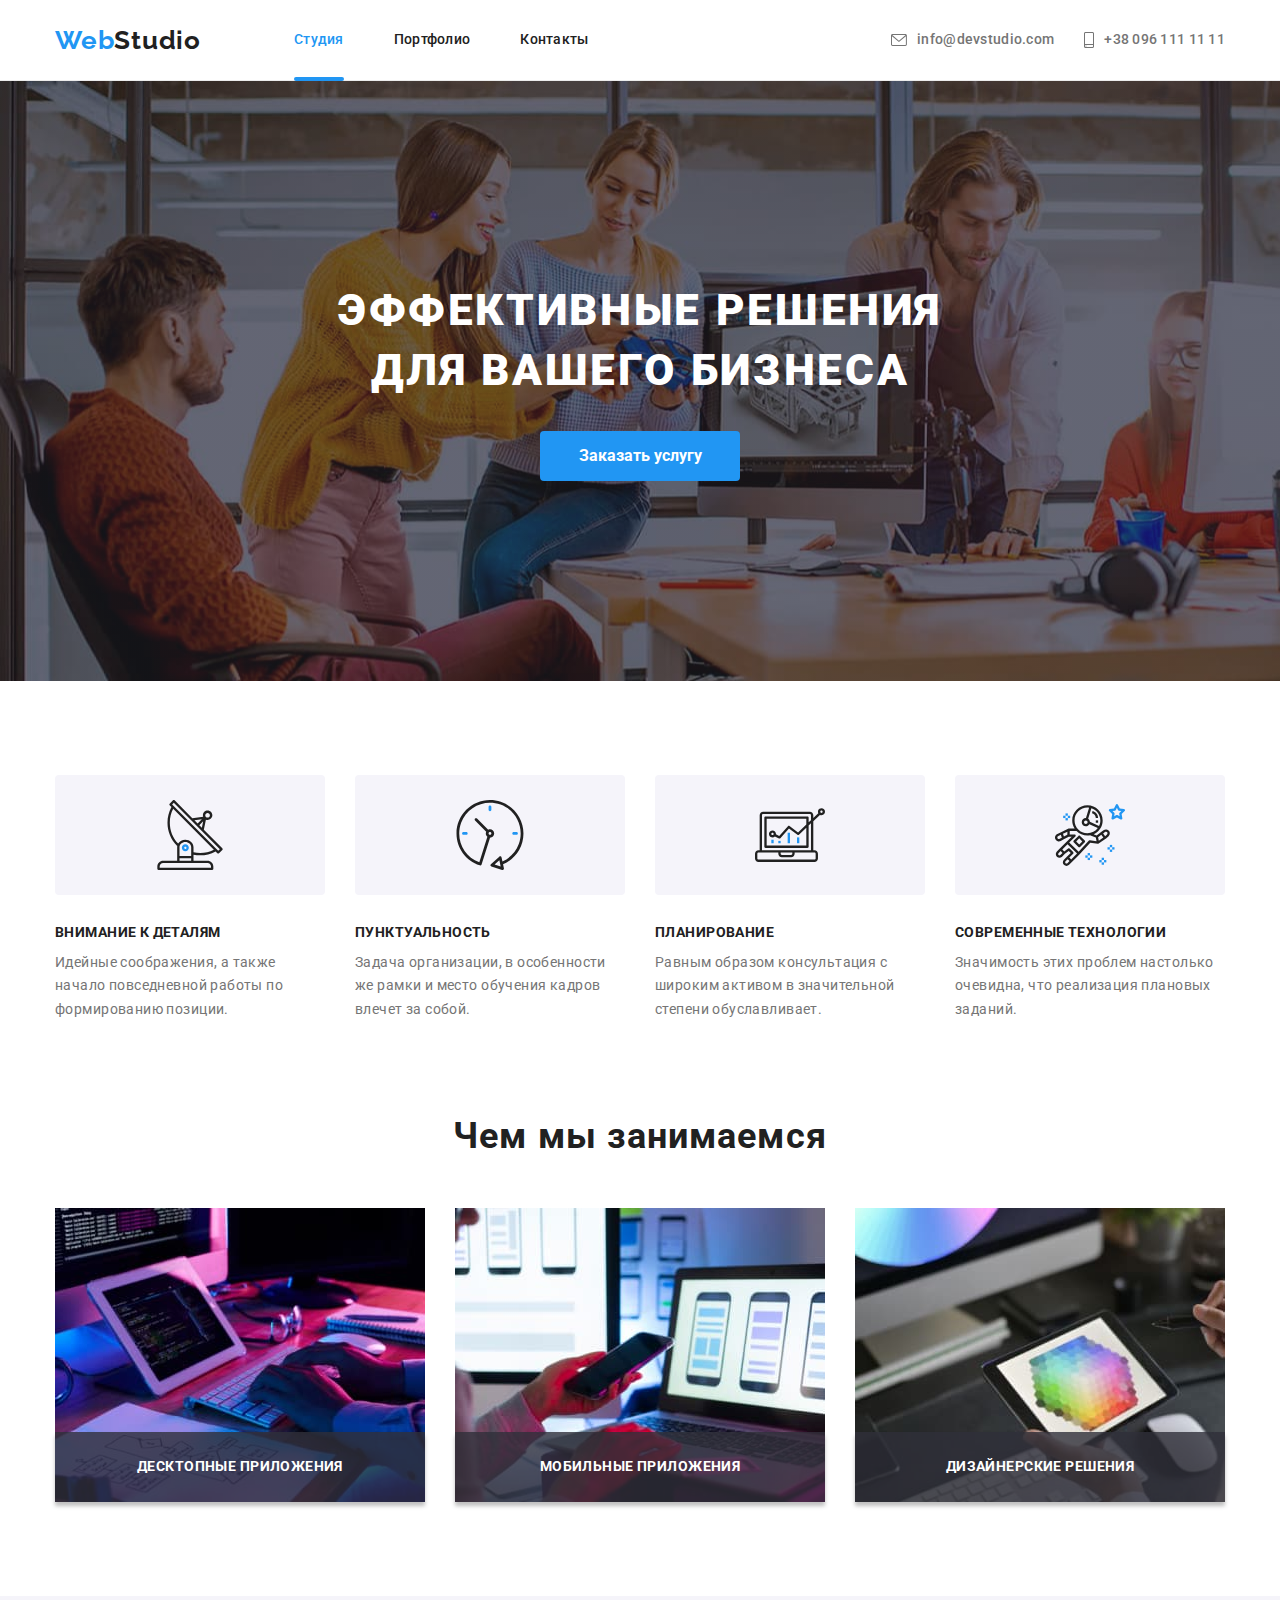
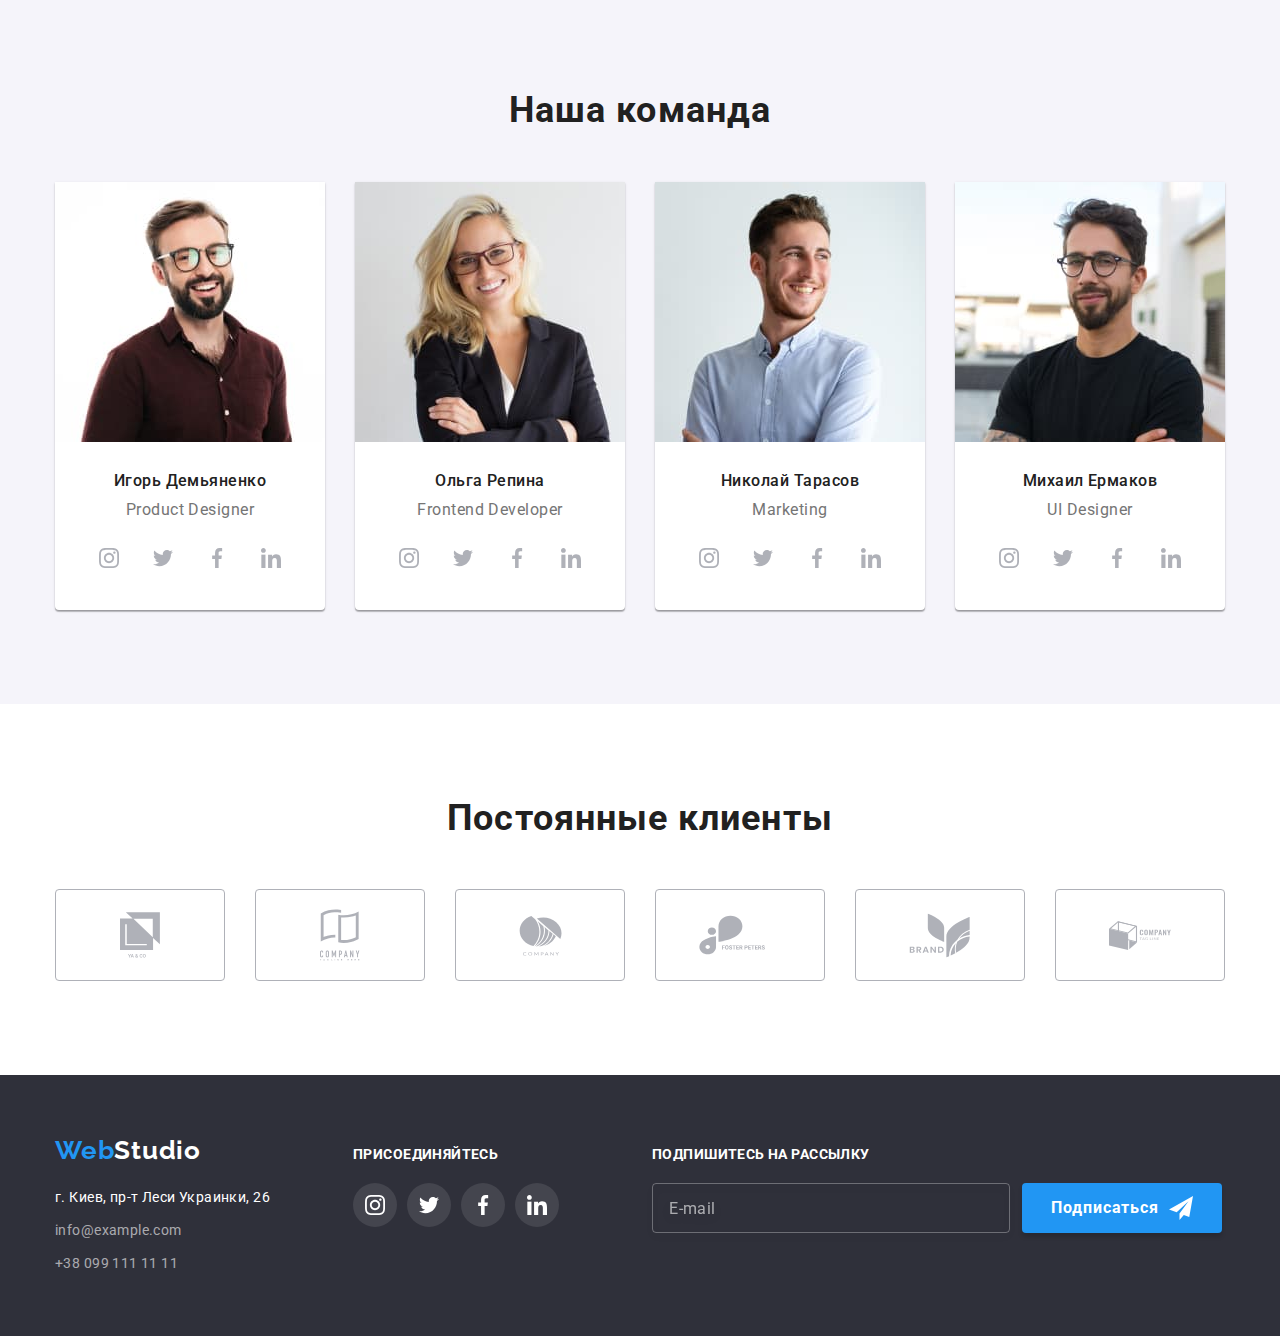
==== commit 3261ccfb: "Оптимизация изображений - портфолио" ====
--- a/index.html
+++ b/index.html
@@ -142,15 +142,24 @@
                 <h2 class="what-doing__title">Чем мы занимаемся</h2>
                 <ul class="what-doing__list">
                     <li class="what-doing__item">
-                        <img src="./images/studio/box1.jpg" alt="box1" width="370" height="294">
+                        <picture class="what-doing__picture">
+                            <source srcset="./images/features/features1-1x.jpg 1x, ./images/features/features1-2x.jpg 2x" media="(min-width:1200px)">
+                            <img src="./images/features/features1-1x.jpg" alt="box1" width="370" height="294">
+                        </picture>
                         <p class="what-doing__description">Десктопные приложения</p>
                     </li>
                     <li class="what-doing__item">
-                        <img src="./images/studio/box2.jpg" alt="box2" width="370" height="294">
+                        <picture class="what-doing__picture">
+                            <source srcset="./images/features/features2-1x.jpg 1x, ./images/features/features2-2x.jpg 2x" media="(min-width:1200px)">
+                            <img src="./images/features/features2-1x.jpg" alt="box2" width="370" height="294">
+                        </picture>
                         <p class="what-doing__description">Мобильные приложения</p>
                     </li>
                     <li class="what-doing__item">
-                        <img src="./images/studio/box3.jpg" alt="box3" width="370" height="294">
+                        <picture class="what-doing__picture">
+                            <source srcset="./images/features/features3-1x.jpg 1x, ./images/features/features3-2x.jpg 2x" media="(min-width:1200px)">
+                            <img src="./images/features/features3-1x.jpg" alt="box3" width="370" height="294">
+                        </picture>
                         <p class="what-doing__description">Дизайнерские решения</p>
                     </li>
                 </ul>
@@ -162,7 +171,12 @@
                 <h2 class="our-team__title">Наша команда</h2>
                 <ul class="our-team__list">
                     <li class="our-team__item">
-                        <img src="./images/studio/card1.jpg" alt="card1" width="270" height="260">
+                        <picture class="what-doing__picture">
+                            <source srcset="./images/our-team/team-card1/team-card-desktop1x.jpg 1x, ./images/our-team/team-card1/team-card-desktop2x.jpg 2x" media="(min-width:1200px)">
+                            <source srcset="./images/our-team/team-card1/team-card-tablet1x.jpg 1x, ./images/our-team/team-card1/team-card-tablet2x.jpg 2x" media="(min-width:768px)">
+                            <source srcset="./images/our-team/team-card1/team-card-mobile1x.jpg 1x, ./images/our-team/team-card1/team-card-mobile2x.jpg 2x" media="(max-width:767px)">
+                            <img src="./images/our-team/team-card1/team-card-desktop1x.jpg" alt="card1" width="270" height="260">
+                        </picture>
                         <div class="our-team__card">
                             <h3 class="our-team-card__title">Игорь Демьяненко</h3>
                             <p class="our-team-card__description" lang="en">Product Designer</p>
@@ -199,7 +213,12 @@
                         </div>
                     </li>
                     <li class="our-team__item">
-                        <img src="./images/studio/card2.jpg" alt="card2" width="270" height="260">
+                        <picture class="what-doing__picture">
+                            <source srcset="./images/our-team/team-card2/team-card-desktop1x.jpg 1x, ./images/our-team/team-card2/team-card-desktop2x.jpg 2x" media="(min-width:1200px)">
+                            <source srcset="./images/our-team/team-card2/team-card-tablet1x.jpg 1x, ./images/our-team/team-card2/team-card-tablet2x.jpg 2x" media="(min-width:768px)">
+                            <source srcset="./images/our-team/team-card2/team-card-mobile1x.jpg 1x, ./images/our-team/team-card2/team-card-mobile2x.jpg 2x" media="(max-width:767px)">
+                            <img src="./images/our-team/team-card2/team-card-desktop1x.jpg" alt="card2" width="270" height="260">
+                        </picture>
                         <div class="our-team__card">
                             <h3 class="our-team-card__title">Ольга Репина</h3>
                             <p class="our-team-card__description" lang="en">Frontend Developer</p>
@@ -236,7 +255,12 @@
                         </div>
                     </li>
                     <li class="our-team__item">
-                        <img src="./images/studio/card3.jpg" alt="card3" width="270" height="260">
+                        <picture class="what-doing__picture">
+                            <source srcset="./images/our-team/team-card3/team-card-desktop1x.jpg 1x, ./images/our-team/team-card3/team-card-desktop2x.jpg 2x" media="(min-width:1200px)">
+                            <source srcset="./images/our-team/team-card3/team-card-tablet1x.jpg 1x, ./images/our-team/team-card3/team-card-tablet2x.jpg 2x" media="(min-width:768px)">
+                            <source srcset="./images/our-team/team-card3/team-card-mobile1x.jpg 1x, ./images/our-team/team-card3/team-card-mobile2x.jpg 2x" media="(max-width:767px)">
+                            <img src="./images/our-team/team-card3/team-card-desktop1x.jpg" alt="card3" width="270" height="260">
+                        </picture>
                         <div class="our-team__card">
                             <h3 class="our-team-card__title">Николай Тарасов</h3>
                             <p class="our-team-card__description" lang="en">Marketing</p>
@@ -273,7 +297,12 @@
                         </div>
                     </li>
                     <li class="our-team__item">
-                        <img src="./images/studio/card4.jpg" alt="card4" width="270" height="260">
+                        <picture class="what-doing__picture">
+                            <source srcset="./images/our-team/team-card4/team-card-desktop1x.jpg 1x, ./images/our-team/team-card4/team-card-desktop2x.jpg 2x" media="(min-width:1200px)">
+                            <source srcset="./images/our-team/team-card4/team-card-tablet1x.jpg 1x, ./images/our-team/team-card4/team-card-tablet2x.jpg 2x" media="(min-width:768px)">
+                            <source srcset="./images/our-team/team-card4/team-card-mobile1x.jpg 1x, ./images/our-team/team-card4/team-card-mobile2x.jpg 2x" media="(max-width:767px)">
+                            <img src="./images/our-team/team-card4/team-card-desktop1x.jpg" alt="card4" width="270" height="260">
+                        </picture>
                         <div class="our-team__card">
                             <h3 class="our-team-card__title">Михаил Ермаков</h3>
                             <p class="our-team-card__description" lang="en">UI Designer</p>
--- a/css/main.min.css
+++ b/css/main.min.css
@@ -1,2 +1,2 @@
-body{font-family:'roboto', sans-serif;color:#212121}ul{list-style:none;margin:0;padding:0}a{color:inherit;text-decoration:none}h1,h2,h3,h4,h5,h6,p{margin:0}img{display:block;max-width:100%;height:auto}.hidden{position:absolute;width:1px;height:1px;margin:-1px;border:0;padding:0;white-space:nowrap;clip-path:inset(100%);clip:rect(0 0 0 0);overflow:hidden}.container{width:100%;padding-left:15px;padding-right:15px;margin:0 auto}.section{padding:60px 0px}@media screen and (min-width: 480px){.container{width:480px;margin:0 auto}.section{padding:60px 0px}}@media screen and (min-width: 768px){.container{width:768px}.section{padding:60px 0px}}@media screen and (min-width: 1200px){.container{width:1200px;margin-left:auto;margin-right:auto;padding-left:15px;padding-right:15px}.section{padding:94px 0px}}.logo{font-family:'Raleway', sans-serif;font-weight:700;font-size:26px;line-height:1.19;letter-spacing:0.03em;color:#2196F3}.logo .header__logo{color:#212121}.logo .footer__logo{color:#fff}@media screen and (max-width: 767px){.logo{font-family:'Raleway', sans-serif;font-weight:700;font-size:24px;line-height:1.16;letter-spacing:0.03em;color:#2196F3;padding:16px 0px;display:flex;justify-content:center}.logo .header__logo{color:#212121}.logo .footer__logo{color:#fff;display:flex;justify-content:center}}@media screen and (max-width: 1199px){.logo{font-family:'Raleway', sans-serif;font-weight:700;font-size:24px;line-height:1.16;letter-spacing:0.03em;color:#2196F3}.logo .header__logo{color:#212121}.logo .footer__logo{color:#fff}}.page-header{border-bottom:1px solid #ECECEC}.header__container{display:flex;align-items:center}.header__menu{display:flex;align-items:center;margin-left:93px;width:100%}.header__menu .nav__link,.header__menu .contacts__link{display:inline-flex;align-items:center;font-weight:500;font-size:14px;line-height:1.14;padding:32px 0px 32px 0px;letter-spacing:0.02em;transition:color 250ms cubic-bezier(0.4, 0, 0.2, 1)}.header__menu .nav__link:hover,.header__menu .nav__link:focus,.header__menu .contacts__link:hover,.header__menu .contacts__link:focus{color:#2196F3}.header__menu .nav__link .contacts__icon,.header__menu .contacts__link .contacts__icon{fill:currentColor;display:block;margin-right:10px}.header__menu .nav .nav__list{display:flex;padding:0}.header__menu .nav .nav__item:not(:last-child){margin-right:50px}.header__menu .contacts__list{display:flex;margin-left:auto;color:#757575}.header__menu .contacts__item:not(:last-child){margin-right:30px}.phone-icon{width:10px;height:16px}.mail-icon{width:16px;height:12px}.nav__link--current{color:#2196F3;position:relative}.nav__link--current::after{position:absolute;bottom:-1px;left:0px;content:"";display:inline-block;width:100%;height:4px;border-radius:2px;background-color:#2196F3}.header__burger-btn{display:none;padding:12px 8px;background-color:transparent;cursor:pointer;border:none}.header__burger-btn--icon{width:24px;height:16px}.mobile-menu__container{display:none}@media screen and (max-width: 1199px){.page-header{border-bottom:1px solid #ECECEC}.header__container{display:flex;align-items:center}.header__menu{display:flex;align-items:center;margin-left:93px;width:100%}.header__menu .nav__link,.header__menu .contacts__link{display:inline-flex;align-items:center;font-weight:500;font-size:14px;line-height:1.14;padding:32px 0px 32px 0px;letter-spacing:0.02em;transition:color 250ms cubic-bezier(0.4, 0, 0.2, 1)}.header__menu .nav__link:hover,.header__menu .nav__link:focus,.header__menu .contacts__link:hover,.header__menu .contacts__link:focus{color:#2196F3}.header__menu .nav__link .contacts__icon,.header__menu .contacts__link .contacts__icon{fill:currentColor;display:block;margin-right:10px}.header__menu .nav .nav__list{display:flex;padding:0}.header__menu .nav .nav__item:not(:last-child){margin-right:50px}.header__menu .contacts__list{display:flex;flex-direction:column;margin-left:auto;color:#757575}.header__menu .contacts__list .contacts__item{margin-right:0px}.header__menu .contacts__list .contacts__item:not(:last-child){margin-bottom:10px}.header__menu .contacts__list .contacts__link{padding:0px}.phone-icon{width:10px;height:16px}.mail-icon{width:16px;height:12px}.nav__link--current{color:#2196F3;position:relative}.nav__link--current::after{position:absolute;bottom:-1px;left:0px;content:"";display:inline-block;width:100%;height:4px;border-radius:2px;background-color:#2196F3}.header__burger-btn{display:none;padding:12px 8px;background-color:transparent;cursor:pointer;border:none}.header__burger-btn--icon{width:24px;height:16px}.mobile-menu__container{display:none}}@media screen and (max-width: 767px){.nav{display:none}.header__menu .contacts__list{display:none}.header__burger-btn{display:block}}@media screen and (max-width: 767px){.mobile-menu__container.is-open{opacity:1;visibility:visible;pointer-events:auto}.menu-close-btn{position:absolute;top:10px;right:15px;padding:11px 10.33px;background-color:transparent;border:none}.menu-close-btn:hover .close-btn{fill:#2196F3}.close-btn{width:18px;height:18px;fill:#000000}.mobile-menu__container{position:fixed;z-index:999;top:0;left:0;width:100%;height:100%;background-color:#fff;overflow:auto;opacity:0;visibility:hidden;pointer-events:none}.header__burger-btn{padding:12px 8px;border:none;background-color:transparent}.header__burger-btn:hover .header__burger-btn--icon{fill:#2196F3}.header__burger-btn--icon{display:block;width:24px;height:16px;fill:black}.header__container{display:flex;align-items:center;justify-content:space-between}.mobile-menu__container{display:flex;flex-direction:column;justify-content:space-between;padding:48px 40px}.nav-list__link{font-style:400;font-weight:500;font-size:40px;line-height:calc(47/40);letter-spacing:0.02em;color:#212121}.nav-list__link:hover{color:#2196F3}.nav-list__item .current{color:#2196F3}.nav-list__item:not(:last-child){margin-bottom:32px}.contacts-list__item:not(:last-child){margin-bottom:32px}.mobile-menu__contacts-list{margin-bottom:64px}.contacts-link{font-style:400;font-weight:500;font-size:24px;line-height:calc(28/24);letter-spacing:0.02em;color:#757575}.contacts-link:hover{font-style:400;font-weight:500;font-size:34px;line-height:calc(40/34);letter-spacing:0.02em;color:#2196F3}.mobile-menu__social-list{display:flex;flex-wrap:wrap}.social-list__item:not(:last-child){margin-right:20px}.social-list__item:not(:last-child) .social-list__link::after{content:" ";position:relative;left:10px;width:22px;height:0px;border:1px solid rgba(33,33,33,0.2);transform:rotate(90deg)}.social-list__link{color:#2196F3;font-style:400;font-weight:500;font-size:18px;line-height:calc(22/18);letter-spacing:0.02em}}.hero{background-color:#2F303A;background-image:linear-gradient(rgba(47,48,58,0.4), rgba(47,48,58,0.4)),url(../images/hero-image.jpg)}.hero__container{margin:0 auto;max-width:1600px;text-align:center;padding:200px 0px}.hero__container .hero__title{color:#fff;font-weight:900;font-size:44px;line-height:1.36;text-align:center;letter-spacing:0.06em;text-transform:uppercase;text-align:center;max-width:696px;margin:0 auto;margin-bottom:30px}.hero__container .hero__button{display:inline-block;color:#fff;background-color:#2196F3;font-weight:700;font-size:16px;line-height:1.87;padding:10px 30px;min-width:200px;max-height:50px;border-radius:4px;cursor:pointer;border:0px;transition:background-color 250ms cubic-bezier(0.4, 0, 0.2, 1),box-shadow 250ms cubic-bezier(0.4, 0, 0.2, 1)}.hero__container .hero__button:hover{background-color:#188CE8;box-shadow:0px 4px 4px rgba(0,0,0,0.15)}@media screen and (max-width: 767px){.hero__container{max-width:450px;max-height:400px;padding:118px 0px}.hero__container .hero{background-size:cover}.hero__container .hero__title{font-size:26px;line-height:calc(42/26);letter-spacing:0.06em;max-width:360px}}@media screen and (max-width: 1199px){.hero__container{padding:118px 0px;max-width:100%;max-height:400px}.hero__container .hero__title{font-size:26px;line-height:calc(42/26);letter-spacing:0.06em;max-width:360px}}.features__list{display:flex;margin:0;padding-left:0}.features__list .features__item{width:270px}.features__list .features__title{font-style:normal;font-weight:700;font-size:14px;line-height:1.14;letter-spacing:0.03em;text-transform:uppercase;margin-bottom:10px}.features__list .features__description{color:#757575;font-weight:400;font-size:14px;line-height:1.71;letter-spacing:0.03em}.features__item:not(:last-child){margin-right:30px}.features__thumb{width:270px;height:120px;background-color:#F5F4FA;border-radius:4px;display:inline-flex;justify-content:center;align-items:center;margin-bottom:30px}.features__thumb .features__icon{width:70px;height:70px}@media screen and (max-width: 1199px){.features__list{display:flex;flex-wrap:wrap;justify-content:center;margin:-30px 0 0 -30px}.features__list .features__item{margin:30px 0 0 30px;width:354px}.features__thumb{width:100%}}@media screen and (max-width: 767px){.features__list{display:flex;flex-direction:column;align-items:center;margin:0}.features__list .features__item{margin:0;width:100%}.features__thumb{width:100%}}.what-doing{padding-top:0px}.what-doing .what-doing__title{margin-bottom:50px;font-weight:700;font-size:36px;line-height:1.16;text-align:center;letter-spacing:0.03em}.what-doing__list{display:flex;padding:0}.what-doing__list .what-doing__item{position:relative}.what-doing__list .what-doing__item:not(:last-child){margin-right:30px}.what-doing__list .what-doing__item .what-doing__description{position:absolute;width:100%;text-align:center;bottom:0px;left:0px;background-color:rgba(47,48,58,0.8);box-shadow:0px 4px 4px rgba(0,0,0,0.25);color:#ffffff;padding:27px 0px;font-weight:700;font-size:14px;line-height:1.14;letter-spacing:0.03em;text-transform:uppercase}@media screen and (max-width: 1199px){.what-doing{display:none}}.our-team{background-color:#F5F4FA}.our-team .our-team__title{font-weight:700;font-size:36px;line-height:1.16;text-align:center;letter-spacing:0.03em;margin-bottom:50px}.our-team__list{display:flex;padding-left:0px;margin:0}.our-team__list .our-team__card{padding:30px 0px}.our-team__list .our-team__card .our-team-card__title{font-weight:500;font-size:16px;line-height:1.18;letter-spacing:0.03em;margin-bottom:10px}.our-team__list .our-team__card .our-team-card__description{color:#757575;font-weight:400;font-size:16px;line-height:1.18;letter-spacing:0.03em;margin-bottom:16px}.our-team__item{box-shadow:0px 1px 3px rgba(0,0,0,0.12),0px 1px 1px rgba(0,0,0,0.14),0px 2px 1px rgba(0,0,0,0.2);border-radius:0px 0px 4px 4px;text-align:center;background-color:#fff}.our-team__item:not(:last-child){margin-right:30px}.our-team-card__list{display:flex;justify-content:center}.our-team-card__list .our-team-card__item{cursor:pointer}.our-team-card__list .our-team-card__item:not(:last-child){margin-right:10px}.our-team-card__list .our-team-card__link{display:flex;justify-content:center;align-items:center;background-color:#fff;width:44px;height:44px;border-radius:50%;color:#AFB1B8;transition:background-color 250ms cubic-bezier(0.4, 0, 0.2, 1),color 250ms cubic-bezier(0.4, 0, 0.2, 1)}.our-team-card__list .our-team-card__link:hover,.our-team-card__list .our-team-card__link:focus{background-color:#2196F3;color:#fff}.our-team-card__list .our-team-card__link .our-team-card__icon{display:block;width:20px;height:20px;fill:currentColor}@media screen and (max-width: 1199px){.our-team__list{display:flex;flex-wrap:wrap;justify-content:center;margin:-30px 0px 0px -30px}.our-team__list .our-team__item{margin:30px 0px 0px 30px;max-width:354px;max-height:536px}.our-team__list .our-team__item img{width:100%}}@media screen and (max-width: 767px){.our-team__title{text-align:center;font-size:28px;line-height:calc(28/23)}.our-team__list{display:flex;flex-direction:column;justify-content:center;margin:0}.our-team__list .our-team__item{margin-right:auto;margin-left:auto}.our-team__list .our-team__item:not(:last-child){margin-bottom:30px}.our-team__card{width:100%}.our-team__item img{width:100%}}.clients__title{font-weight:700;font-size:36px;line-height:1.16;text-align:center;letter-spacing:0.03em;color:#212121;margin-bottom:50px}.clients__list{display:flex;justify-content:center}.clients__item:not(:last-child){margin-right:30px}.clients__item .clients__link{display:flex;justify-content:center;align-items:center;width:170px;height:92px;border:1px solid #AFB1B8;border-radius:4px;transition:border-color 250ms cubic-bezier(0.4, 0, 0.2, 1)}.clients__item .clients__link:hover,.clients__item .clients__link:focus{border-color:#2196F3}.clients__item .clients__link .clients__icon{fill:#afb1b8;transition:fill 250ms cubic-bezier(0.4, 0, 0.2, 1)}.clients__item .clients__link:hover .clients__icon,.clients__item .clients__link:focus .clients__icon{fill:#2196F3}@media screen and (max-width: 1199px){.clients__list{display:flex;flex-wrap:wrap;justify-content:center;margin:-30px 0px 0px -30px}.clients__list .clients__item{flex-basis:calc((100% - 90px)/3);margin:30px 0px 0px 30px;width:226px;height:92px}.clients__list .clients__link{width:100%;height:100%}}@media screen and (max-width: 767px){.clients__list{display:flex;flex-wrap:wrap;justify-content:center;margin:-30px 0px 0px -30px}.clients__list .clients__item{flex-basis:calc((100% - 60px)/2);margin:30px 0px 0px 30px;width:210px;height:92px}.clients__list .clients__link{width:100%;height:100%}.clients__title{font-weight:700;font-size:28px;line-height:calc(33/28)}}.footer{background-color:#2F303A}.address__container{padding:0 0}.footer__sections{display:flex;align-items:baseline;padding:60px 15px}.footer__tablet-container{display:flex;align-items:baseline;margin-right:93px}@media screen and (max-width: 1199px){.footer{width:100%}.footer .footer__sections{flex-direction:column}.footer .footer__tablet-container{align-self:center;justify-content:space-around;margin:0}.footer .address__container{margin-right:165px;text-align:center}}@media screen and (max-width: 767px){.footer .footer__sections{display:flex;flex-direction:column;align-items:center}.footer .footer__tablet-container{display:flex;flex-direction:column;margin:0}.footer .address__container{margin:0}}.address__box{margin-top:20px;font-style:normal}.address__box .address__item:not(:last-child){margin-bottom:9px}.address__box .address__link--map{color:#fff;font-weight:400;font-size:14px;line-height:1.71;letter-spacing:0.03em}.address__box .address__link{color:rgba(255,255,255,0.6);font-weight:400;font-size:14px;line-height:1.71;letter-spacing:0.03em;transition:color 250ms cubic-bezier(0.4, 0, 0.2, 1)}.address__box .address__link:hover,.address__box .address__link:focus{color:#2196F3}@media screen and (max-width: 767px){.address__box{text-align:center;margin-bottom:60px}}.join__container{margin-left:83px}.join__container .join__description{font-weight:700;font-size:14px;line-height:1.14;letter-spacing:0.03em;text-transform:uppercase;color:#FFFFFF}.join__list{display:flex;margin-top:20px}.join__list .join__item:not(:last-child){margin-right:10px}.join__list .join__link{display:flex;justify-content:center;align-items:center;width:44px;height:44px;background-color:rgba(255,255,255,0.1);border-radius:50%;transition:background-color 250ms cubic-bezier(0.4, 0, 0.2, 1)}.join__list .join__link:hover,.join__list .join__link:focus{background-color:#2196F3}.join__list .join__link .join__icon{display:block;width:20px;height:20px;fill:#fff}@media screen and (max-width: 1199px){.join__container{text-align:center}}@media screen and (max-width: 767px){.join__container{margin:0;text-align:center;margin-bottom:60px}}.subscribe__container .subscribe__title{font-weight:700;font-size:14px;line-height:1.14;letter-spacing:0.03em;text-transform:uppercase;color:#fff;margin-bottom:20px}.subscribe__container .subscribe__form{display:flex}.subscribe__container .subscribe__input{border:1px solid rgba(255,255,255,0.3);box-sizing:border-box;filter:drop-shadow(0px 4px 4px rgba(0,0,0,0.15));border-radius:4px;width:100%;height:50px;padding-left:16px;background-color:transparent;color:#fff;outline:none;transition:border-color 250ms cubic-bezier(0.4, 0, 0.2, 1)}.subscribe__container .subscribe__input::placeholder{font-weight:400;font-size:16px;line-height:1.25;align-items:center;letter-spacing:0.03em;color:rgba(255,255,255,0.6)}.subscribe__container .subscribe__input:focus{border-color:#2196F3}.subscribe__container .subscribe__button{font-weight:700;font-size:16px;line-height:1.87;display:flex;align-items:center;justify-content:center;letter-spacing:0.06em;color:#fff;margin-left:12px;background-color:#2196F3;box-shadow:0px 4px 4px rgba(0,0,0,0.15);border-radius:4px;min-width:200px;max-height:50px;border:none;cursor:pointer;transition:background-color 250ms cubic-bezier(0.4, 0, 0.2, 1),box-shadow 250ms cubic-bezier(0.4, 0, 0.2, 1)}.subscribe__container .subscribe__button:hover,.subscribe__container .subscribe__button:focus{background-color:#188CE8;box-shadow:0px 4px 4px rgba(0,0,0,0.15)}.subscribe__container .subscribe__button .subscribe__icon{fill:#fff;width:24px;height:24px;margin-left:10px}@media screen and (min-width: 1200px){.subscribe__form .subscribe__input{width:358px}}@media screen and (max-width: 1199px){.subscribe__container{display:flex;width:450px;flex-direction:column;align-self:center;margin-top:60px;margin-left:0;text-align:center}.subscribe__form{display:flex;flex-direction:column}.subscribe__form .subscribe__input{margin-bottom:20px}}@media screen and (max-width: 767px){.subscribe__container{width:100%;margin:0;text-align:center}.subscribe__container .subscribe__input{margin-bottom:20px;max-width:100%}}.subscribe__form{display:flex}.subscribe__button{align-self:center;width:200px;height:50px}.backdrop__container{position:absolute;top:50%;left:50%;width:100vw;max-height:100vh;transform:translate(-50%, -50%) scale(1);background-color:#fff;box-shadow:0px 1px 3px rgba(0,0,0,0.12),0px 1px 1px rgba(0,0,0,0.14),0px 2px 1px rgba(0,0,0,0.2);border-radius:4px;transition:transform 250ms cubic-bezier(0.4, 0, 0.2, 1);padding:40px}.backdrop__container .backdrop__modal-button{position:absolute;top:8px;right:8px;width:30px;height:30px;border-radius:50%;border:1px solid rgba(0,0,0,0.1);background-color:#fff;cursor:pointer}.backdrop__container .backdrop__modal-button .backdrop__modal-button--icon{fill:#000000;width:11px;height:11px;transition:fill 250ms cubic-bezier(0.4, 0, 0.2, 1)}.backdrop__container .backdrop__modal-button:hover .backdrop__modal-button--icon,.backdrop__container .backdrop__modal-button:focus .backdrop__modal-button--icon{fill:#2196F3}.backdrop__modal-form{display:flex;flex-direction:column}.backdrop__modal-form .backdrop__title{font-weight:700;font-size:20px;line-height:1.15;text-align:center;letter-spacing:0.03em;color:#212121;margin-bottom:12px}.backdrop__modal-form .backdrop__submit-btn{display:block;align-self:center;font-weight:700;font-size:16px;line-height:1.87;letter-spacing:0.06em;color:#fff;background-color:#2196F3;box-shadow:0px 4px 4px rgba(0,0,0,0.15);border-radius:4px;border:none;width:200px;min-height:50px;transition:background-color 250ms cubic-bezier(0.4, 0, 0.2, 1);cursor:pointer}.backdrop__modal-form .backdrop__submit-btn:hover,.backdrop__modal-form .backdrop__submit-btn:focus{background-color:#188CE8}.backdrop__modal-form .backdrop__message-label{margin-bottom:4px}.backdrop__modal-form .backdrop__message{width:100%;height:120px;border:1px solid rgba(33,33,33,0.2);box-sizing:border-box;border-radius:4px;padding:12px 16px;margin-bottom:20px;transition:border-color 250ms cubic-bezier(0.4, 0, 0.2, 1);resize:none}.backdrop__modal-form .backdrop__message::placeholder{font-weight:400;font-size:14px;line-height:1.14;letter-spacing:0.01em;color:rgba(117,117,117,0.5)}.backdrop__modal-form .backdrop__message:focus{border-color:#2196F3;outline:none}.backdrop__modal-form .backdrop__label{font-weight:400;font-size:12px;line-height:1.16;letter-spacing:0.01em;color:#757575}.backdrop__input-container{position:relative;margin-top:4px;margin-bottom:10px}.backdrop__input-container .backdrop__input{width:100%;height:40px;border:1px solid rgba(33,33,33,0.2);border-radius:4px;padding-left:42px;transition:border-color 250ms cubic-bezier(0.4, 0, 0.2, 1)}.backdrop__input-container .backdrop__input:focus{border-color:#2196F3;outline:none}.backdrop__input--icon{position:absolute;top:50%;left:12px;transform:translateY(-50%);fill:#212121;width:18px;height:18px;transition:fill 250ms cubic-bezier(0.4, 0, 0.2, 1)}.backdrop__input:focus+.backdrop__input--icon{fill:#2196F3}@media screen and (max-width: 767px){.backdrop{width:100%}.backdrop .backdrop__container{max-width:100%}.backdrop .backdrop__title{font-size:20px;line-height:calc(30/20)}}@media screen and (min-width: 480px){.backdrop .backdrop__container{width:450px;height:609px}}.backdrop{position:fixed;top:0;left:0;width:100%;height:100%;background:rgba(0,0,0,0.2);z-index:100;opacity:1;transition:opacity 250ms cubic-bezier(0.4, 0, 0.2, 1),visibility 250ms cubic-bezier(0.4, 0, 0.2, 1)}.open-close-backdrop{opacity:0;visibility:hidden;pointer-events:none}.backdrop__checkbox{position:relative;margin-bottom:30px;align-self:center}.backdrop__checkbox .backdrop__checkbox-input{position:absolute;top:20px;left:10px}.backdrop__checkbox .backdrop__checkbox-input:focus+.backdrop__checkbox-label::before{border-color:#2196F3}.backdrop__checkbox .backdrop__checkbox-input:checked+.backdrop__checkbox-label::before{background-color:#2196F3;background-image:url(../images/checkbox-svg/icon-checkbox-checked.svg);background-position:center;background-size:110%;border-color:#2196F3}.backdrop__checkbox .backdrop__checkbox-label{font-weight:normal;font-size:14px;line-height:1.71;letter-spacing:0.03em;color:#757575}.backdrop__checkbox .backdrop__checkbox-label::before{content:"";border:2px solid #212121;border-radius:3px;display:inline-block;width:16px;height:15px;margin-right:7px;cursor:pointer;vertical-align:middle;transition:border-color 250ms cubic-bezier(0.4, 0, 0.2, 1),background-color 250ms cubic-bezier(0.4, 0, 0.2, 1)}.backdrop__checkbox .backdrop__checkbox-label .backdrop__policy-link{text-decoration:underline;color:#2196F3}.portfolio__cards-list{display:flex;flex-wrap:wrap;padding:0;margin:-30px 0px 0px -30px}.portfolio__cards-list .portfolio__item-description{padding:20px 24px;border-left:1px solid #EEEEEE;border-bottom:1px solid #EEEEEE;border-right:1px solid #EEEEEE;flex-grow:1}.portfolio__cards-list .portfolio__item-description .portfolio__item-title{font-style:normal;font-weight:700;font-size:18px;line-height:2;letter-spacing:0.06em}.portfolio__cards-list .portfolio__item-description .portfolio__item-content{color:#757575;font-weight:400;font-size:16px;line-height:1.87;letter-spacing:0.03em}.portfolio__card-item{flex-basis:calc((100% - 90px)/3);margin-top:30px;margin-left:30px;transition:box-shadow 250ms cubic-bezier(0.4, 0, 0.2, 1)}.portfolio__card-item:hover,.portfolio__card-item:focus{box-shadow:0px 1px 1px rgba(0,0,0,0.12),0px 4px 4px rgba(0,0,0,0.06),1px 4px 6px rgba(0,0,0,0.16)}.portfolio__card-item .portfolio__card-link{display:block;transition:box-shadow 250ms cubic-bezier(0.4, 0, 0.2, 1)}.portfolio__card-item .portfolio__card-link .portfolio__card-thumb{position:relative;overflow:hidden}.portfolio__card-item .portfolio__card-link:focus{box-shadow:0px 1px 1px rgba(0,0,0,0.12),0px 4px 4px rgba(0,0,0,0.06),1px 4px 6px rgba(0,0,0,0.16)}.portfolio__card-overlay{position:absolute;top:0;left:0;width:100%;height:100%;font-weight:400;font-size:18px;line-height:1.5;letter-spacing:0.03em;color:#fff;background-color:rgba(33,150,243,0.9);padding:63px 24px;overflow:auto;transform:translateY(100%);transition:transform 250ms cubic-bezier(0.4, 0, 0.2, 1)}.portfolio__card-link:hover .portfolio__card-overlay,.portfolio__card-link:focus .portfolio__card-overlay{transform:translateY(0%)}@media screen and (max-width: 1199px){.portfolio__container{align-items:center}.portfolio__container .portfolio__card-link{display:flex;flex-direction:column;height:100%}.portfolio__cards-list{margin-top:-30px;margin-left:-30px}.portfolio__cards-list .portfolio__card-item{flex-basis:calc((100% - 60px)/2);margin-top:30px;margin-left:30px;width:100%}.portfolio__cards-list .portfolio__item-description{width:100%;flex-grow:1}}@media screen and (max-width: 767px){.portfolio__container{display:flex;flex-direction:column;align-items:center}.portfolio__cards-list{display:flex;flex-direction:column;margin:0;width:100%}.portfolio__cards-list .portfolio__card-item{margin:0;width:100%}.portfolio__cards-list .portfolio__card-item:not(:last-child){margin-bottom:30px}.portfolio__cards-list img{width:100%}.portfolio__cards-list .portfolio__item-description{width:100%}}.portfolio__filter-list{display:flex;justify-content:center;margin-bottom:50px}.portfolio__filter-list .portfolio__filter-item:not(:last-child){margin-right:8px}.portfolio__filter-list .portfolio__filter-button{background-color:#F5F4FA;font-weight:500;font-size:16px;line-height:1.62;letter-spacing:0.03em;border:1px solid #EEEEEE;text-align:center;cursor:pointer;border-radius:4px;padding:6px 22px;transition:color 250ms cubic-bezier(0.4, 0, 0.2, 1),background-color 250ms cubic-bezier(0.4, 0, 0.2, 1),box-shadow 250ms cubic-bezier(0.4, 0, 0.2, 1),border-color 250ms cubic-bezier(0.4, 0, 0.2, 1)}.portfolio__filter-list .portfolio__filter-button:hover,.portfolio__filter-list .portfolio__filter-button:focus{color:#fff;background-color:#2196F3;box-shadow:0px 3px 1px rgba(0,0,0,0.1),0px 1px 2px rgba(0,0,0,0.08),0px 2px 2px rgba(0,0,0,0.12);border-color:#2196F3}@media screen and (max-width: 767px){.portfolio__filter-list{display:flex;justify-content:left;flex-wrap:wrap;width:100%;margin-bottom:25px}.portfolio__filter-list .portfolio__filter-item{margin-bottom:15px}}
+body{font-family:'roboto', sans-serif;color:#212121}ul{list-style:none;margin:0;padding:0}a{color:inherit;text-decoration:none}h1,h2,h3,h4,h5,h6,p{margin:0}img{display:block;max-width:100%;height:auto}.hidden{position:absolute;width:1px;height:1px;margin:-1px;border:0;padding:0;white-space:nowrap;clip-path:inset(100%);clip:rect(0 0 0 0);overflow:hidden}.container{width:100%;padding-left:15px;padding-right:15px;margin:0 auto}.section{padding:60px 0px}@media screen and (min-width: 480px){.container{width:480px;margin:0 auto}.section{padding:60px 0px}}@media screen and (min-width: 768px){.container{width:768px}.section{padding:60px 0px}}@media screen and (min-width: 1200px){.container{width:1200px;margin-left:auto;margin-right:auto;padding-left:15px;padding-right:15px}.section{padding:94px 0px}}.logo{font-family:'Raleway', sans-serif;font-weight:700;font-size:26px;line-height:1.19;letter-spacing:0.03em;color:#2196F3}.logo .header__logo{color:#212121}.logo .footer__logo{color:#fff}@media screen and (max-width: 767px){.logo{font-family:'Raleway', sans-serif;font-weight:700;font-size:24px;line-height:1.16;letter-spacing:0.03em;color:#2196F3;padding:16px 0px;display:flex;justify-content:center}.logo .header__logo{color:#212121}.logo .footer__logo{color:#fff;display:flex;justify-content:center}}@media screen and (max-width: 1199px){.logo{font-family:'Raleway', sans-serif;font-weight:700;font-size:24px;line-height:1.16;letter-spacing:0.03em;color:#2196F3}.logo .header__logo{color:#212121}.logo .footer__logo{color:#fff}}.page-header{border-bottom:1px solid #ECECEC}.header__container{display:flex;align-items:center}.header__menu{display:flex;align-items:center;margin-left:93px;width:100%}.header__menu .nav__link,.header__menu .contacts__link{display:inline-flex;align-items:center;font-weight:500;font-size:14px;line-height:1.14;padding:32px 0px 32px 0px;letter-spacing:0.02em;transition:color 250ms cubic-bezier(0.4, 0, 0.2, 1)}.header__menu .nav__link:hover,.header__menu .nav__link:focus,.header__menu .contacts__link:hover,.header__menu .contacts__link:focus{color:#2196F3}.header__menu .nav__link .contacts__icon,.header__menu .contacts__link .contacts__icon{fill:currentColor;display:block;margin-right:10px}.header__menu .nav .nav__list{display:flex;padding:0}.header__menu .nav .nav__item:not(:last-child){margin-right:50px}.header__menu .contacts__list{display:flex;margin-left:auto;color:#757575}.header__menu .contacts__item:not(:last-child){margin-right:30px}.phone-icon{width:10px;height:16px}.mail-icon{width:16px;height:12px}.nav__link--current{color:#2196F3;position:relative}.nav__link--current::after{position:absolute;bottom:-1px;left:0px;content:"";display:inline-block;width:100%;height:4px;border-radius:2px;background-color:#2196F3}.header__burger-btn{display:none;padding:12px 8px;background-color:transparent;cursor:pointer;border:none}.header__burger-btn--icon{width:24px;height:16px}.mobile-menu__container{display:none}@media screen and (max-width: 1199px){.page-header{border-bottom:1px solid #ECECEC}.header__container{display:flex;align-items:center}.header__menu{display:flex;align-items:center;margin-left:93px;width:100%}.header__menu .nav__link,.header__menu .contacts__link{display:inline-flex;align-items:center;font-weight:500;font-size:14px;line-height:1.14;padding:32px 0px 32px 0px;letter-spacing:0.02em;transition:color 250ms cubic-bezier(0.4, 0, 0.2, 1)}.header__menu .nav__link:hover,.header__menu .nav__link:focus,.header__menu .contacts__link:hover,.header__menu .contacts__link:focus{color:#2196F3}.header__menu .nav__link .contacts__icon,.header__menu .contacts__link .contacts__icon{fill:currentColor;display:block;margin-right:10px}.header__menu .nav .nav__list{display:flex;padding:0}.header__menu .nav .nav__item:not(:last-child){margin-right:50px}.header__menu .contacts__list{display:flex;flex-direction:column;margin-left:auto;color:#757575}.header__menu .contacts__list .contacts__item{margin-right:0px}.header__menu .contacts__list .contacts__item:not(:last-child){margin-bottom:10px}.header__menu .contacts__list .contacts__link{padding:0px}.phone-icon{width:10px;height:16px}.mail-icon{width:16px;height:12px}.nav__link--current{color:#2196F3;position:relative}.nav__link--current::after{position:absolute;bottom:-1px;left:0px;content:"";display:inline-block;width:100%;height:4px;border-radius:2px;background-color:#2196F3}.header__burger-btn{display:none;padding:12px 8px;background-color:transparent;cursor:pointer;border:none}.header__burger-btn--icon{width:24px;height:16px}.mobile-menu__container{display:none}}@media screen and (max-width: 767px){.nav{display:none}.header__menu .contacts__list{display:none}.header__burger-btn{display:block}}@media screen and (max-width: 767px){.mobile-menu__container.is-open{opacity:1;visibility:visible;pointer-events:auto}.menu-close-btn{position:absolute;top:10px;right:15px;padding:11px 10.33px;background-color:transparent;border:none}.menu-close-btn:hover .close-btn{fill:#2196F3}.close-btn{width:18px;height:18px;fill:#000000}.mobile-menu__container{position:fixed;z-index:999;top:0;left:0;width:100%;height:100%;background-color:#fff;overflow:auto;opacity:0;visibility:hidden;pointer-events:none}.header__burger-btn{padding:12px 8px;border:none;background-color:transparent}.header__burger-btn:hover .header__burger-btn--icon{fill:#2196F3}.header__burger-btn--icon{display:block;width:24px;height:16px;fill:black}.header__container{display:flex;align-items:center;justify-content:space-between}.mobile-menu__container{display:flex;flex-direction:column;justify-content:space-between;padding:48px 40px}.nav-list__link{font-style:400;font-weight:500;font-size:40px;line-height:calc(47/40);letter-spacing:0.02em;color:#212121}.nav-list__link:hover{color:#2196F3}.nav-list__item .current{color:#2196F3}.nav-list__item:not(:last-child){margin-bottom:32px}.contacts-list__item:not(:last-child){margin-bottom:32px}.mobile-menu__contacts-list{margin-bottom:64px}.contacts-link{font-style:400;font-weight:500;font-size:24px;line-height:calc(28/24);letter-spacing:0.02em;color:#757575}.contacts-link:hover{font-style:400;font-weight:500;font-size:34px;line-height:calc(40/34);letter-spacing:0.02em;color:#2196F3}.mobile-menu__social-list{display:flex;flex-wrap:wrap}.social-list__item:not(:last-child){margin-right:20px}.social-list__item:not(:last-child) .social-list__link::after{content:" ";position:relative;left:10px;width:22px;height:0px;border:1px solid rgba(33,33,33,0.2);transform:rotate(90deg)}.social-list__link{color:#2196F3;font-style:400;font-weight:500;font-size:18px;line-height:calc(22/18);letter-spacing:0.02em}}.hero{background-color:#2F303A;background-image:linear-gradient(rgba(47,48,58,0.4), rgba(47,48,58,0.4)),url(../images/hero/hero-desktop1x.jpg)}@media (min-device-pixel-ratio: 2) and (min-width: 1200px), (min-resolution: 192dpi) and (min-width: 1200px), (min-resolution: 2dppx) and (min-width: 1200px){.hero{background-image:linear-gradient(rgba(47,48,58,0.4), rgba(47,48,58,0.4)),url(../images/hero/hero-desktop2x.jpg);background-position:center;background-size:cover}}.hero__container{margin:0 auto;max-width:1600px;text-align:center;padding:200px 0px}.hero__container .hero__title{color:#fff;font-weight:900;font-size:44px;line-height:1.36;text-align:center;letter-spacing:0.06em;text-transform:uppercase;text-align:center;max-width:696px;margin:0 auto;margin-bottom:30px}.hero__container .hero__button{display:inline-block;color:#fff;background-color:#2196F3;font-weight:700;font-size:16px;line-height:1.87;padding:10px 30px;min-width:200px;max-height:50px;border-radius:4px;cursor:pointer;border:0px;transition:background-color 250ms cubic-bezier(0.4, 0, 0.2, 1),box-shadow 250ms cubic-bezier(0.4, 0, 0.2, 1)}.hero__container .hero__button:hover{background-color:#188CE8;box-shadow:0px 4px 4px rgba(0,0,0,0.15)}@media screen and (max-width: 767px){.hero{background-image:linear-gradient(rgba(47,48,58,0.4), rgba(47,48,58,0.4)),url(../images/hero/hero-mobile1x.jpg);background-size:cover}.hero__container{max-width:450px;max-height:400px;padding:118px 0px}.hero__container .hero__title{font-size:26px;line-height:calc(42/26);letter-spacing:0.06em;max-width:360px}}@media (min-device-pixel-ratio: 2) and (max-width: 767px), (min-resolution: 192dpi) and (max-width: 767px), (min-resolution: 2dppx) and (max-width: 767px){.hero{background-image:linear-gradient(rgba(47,48,58,0.4), rgba(47,48,58,0.4)),url(../images/hero/hero-mobile2x.jpg);background-repeat:no-repeat;background-position:center;background-size:cover}}@media screen and (max-width: 1199px){.hero{background-image:linear-gradient(rgba(47,48,58,0.4), rgba(47,48,58,0.4)),url(../images/hero/hero-tablet1x.jpg);background-repeat:no-repeat;background-position:center;background-size:cover}.hero__container{padding:118px 0px;max-width:100%;max-height:400px}.hero__container .hero__title{font-size:26px;line-height:calc(42/26);letter-spacing:0.06em;max-width:360px}}@media (min-device-pixel-ratio: 2) and (max-width: 1199px), (min-resolution: 192dpi) and (max-width: 1199px), (min-resolution: 2dppx) and (max-width: 1199px){.hero{background-image:linear-gradient(rgba(47,48,58,0.4), rgba(47,48,58,0.4)),url(../images/hero/hero-tablet2x.jpg);background-repeat:no-repeat;background-position:center;background-size:cover}}.features__list{display:flex;margin:0;padding-left:0}.features__list .features__item{width:270px}.features__list .features__title{font-style:normal;font-weight:700;font-size:14px;line-height:1.14;letter-spacing:0.03em;text-transform:uppercase;margin-bottom:10px}.features__list .features__description{color:#757575;font-weight:400;font-size:14px;line-height:1.71;letter-spacing:0.03em}.features__item:not(:last-child){margin-right:30px}.features__thumb{width:270px;height:120px;background-color:#F5F4FA;border-radius:4px;display:inline-flex;justify-content:center;align-items:center;margin-bottom:30px}.features__thumb .features__icon{width:70px;height:70px}@media screen and (max-width: 1199px){.features__list{display:flex;flex-wrap:wrap;justify-content:center;margin:-30px 0 0 -30px}.features__list .features__item{margin:30px 0 0 30px;width:354px}.features__thumb{width:100%}}@media screen and (max-width: 767px){.features__list{display:flex;flex-direction:column;align-items:center;margin:0}.features__list .features__item{margin:0;width:100%}.features__list .features__item:not(:last-child) .features__description{margin-bottom:30px}.features__list .features__title{text-align:center}.features__thumb{width:100%}}.what-doing{padding-top:0px}.what-doing .what-doing__title{margin-bottom:50px;font-weight:700;font-size:36px;line-height:1.16;text-align:center;letter-spacing:0.03em}.what-doing__list{display:flex;padding:0}.what-doing__list .what-doing__item{position:relative}.what-doing__list .what-doing__item:not(:last-child){margin-right:30px}.what-doing__list .what-doing__item .what-doing__description{position:absolute;width:100%;text-align:center;bottom:0px;left:0px;background-color:rgba(47,48,58,0.8);box-shadow:0px 4px 4px rgba(0,0,0,0.25);color:#ffffff;padding:27px 0px;font-weight:700;font-size:14px;line-height:1.14;letter-spacing:0.03em;text-transform:uppercase}@media screen and (max-width: 1199px){.what-doing{display:none}}.our-team{background-color:#F5F4FA}.our-team .our-team__title{font-weight:700;font-size:36px;line-height:1.16;text-align:center;letter-spacing:0.03em;margin-bottom:50px}.our-team__list{display:flex;padding-left:0px;margin:0}.our-team__list .our-team__card{padding:30px 0px}.our-team__list .our-team__card .our-team-card__title{font-weight:500;font-size:16px;line-height:1.18;letter-spacing:0.03em;margin-bottom:10px}.our-team__list .our-team__card .our-team-card__description{color:#757575;font-weight:400;font-size:16px;line-height:1.18;letter-spacing:0.03em;margin-bottom:16px}.our-team__item{box-shadow:0px 1px 3px rgba(0,0,0,0.12),0px 1px 1px rgba(0,0,0,0.14),0px 2px 1px rgba(0,0,0,0.2);border-radius:0px 0px 4px 4px;text-align:center;background-color:#fff}.our-team__item:not(:last-child){margin-right:30px}.our-team-card__list{display:flex;justify-content:center}.our-team-card__list .our-team-card__item{cursor:pointer}.our-team-card__list .our-team-card__item:not(:last-child){margin-right:10px}.our-team-card__list .our-team-card__link{display:flex;justify-content:center;align-items:center;background-color:#fff;width:44px;height:44px;border-radius:50%;color:#AFB1B8;transition:background-color 250ms cubic-bezier(0.4, 0, 0.2, 1),color 250ms cubic-bezier(0.4, 0, 0.2, 1)}.our-team-card__list .our-team-card__link:hover,.our-team-card__list .our-team-card__link:focus{background-color:#2196F3;color:#fff}.our-team-card__list .our-team-card__link .our-team-card__icon{display:block;width:20px;height:20px;fill:currentColor}@media screen and (max-width: 1199px){.our-team__list{display:flex;flex-wrap:wrap;justify-content:center;margin:-30px 0px 0px -30px}.our-team__list .our-team__item{margin:30px 0px 0px 30px;max-width:354px;max-height:536px}.our-team__list .our-team__item img{width:100%}}@media screen and (max-width: 767px){.our-team__title{text-align:center;font-size:28px;line-height:calc(28/23)}.our-team__list{display:flex;flex-direction:column;justify-content:center;margin:0}.our-team__list .our-team__item{margin-right:auto;margin-left:auto}.our-team__list .our-team__item:not(:last-child){margin-bottom:30px}.our-team__card{width:100%}.our-team__item img{width:100%}}.clients__title{font-weight:700;font-size:36px;line-height:1.16;text-align:center;letter-spacing:0.03em;color:#212121;margin-bottom:50px}.clients__list{display:flex;justify-content:center}.clients__item:not(:last-child){margin-right:30px}.clients__item .clients__link{display:flex;justify-content:center;align-items:center;width:170px;height:92px;border:1px solid #AFB1B8;border-radius:4px;transition:border-color 250ms cubic-bezier(0.4, 0, 0.2, 1)}.clients__item .clients__link:hover,.clients__item .clients__link:focus{border-color:#2196F3}.clients__item .clients__link .clients__icon{fill:#afb1b8;transition:fill 250ms cubic-bezier(0.4, 0, 0.2, 1)}.clients__item .clients__link:hover .clients__icon,.clients__item .clients__link:focus .clients__icon{fill:#2196F3}@media screen and (max-width: 1199px){.clients__list{display:flex;flex-wrap:wrap;justify-content:center;margin:-30px 0px 0px -30px}.clients__list .clients__item{flex-basis:calc((100% - 90px)/3);margin:30px 0px 0px 30px;width:226px;height:92px}.clients__list .clients__link{width:100%;height:100%}}@media screen and (max-width: 767px){.clients__list{display:flex;flex-wrap:wrap;justify-content:center;margin:-30px 0px 0px -30px}.clients__list .clients__item{flex-basis:calc((100% - 60px)/2);margin:30px 0px 0px 30px;width:210px;height:92px}.clients__list .clients__link{width:100%;height:100%}.clients__title{font-weight:700;font-size:28px;line-height:calc(33/28)}}.footer{background-color:#2F303A}.address__container{padding:0 0}.footer__sections{display:flex;align-items:baseline;padding:60px 15px}.footer__tablet-container{display:flex;align-items:baseline;margin-right:93px}@media screen and (max-width: 1199px){.footer{width:100%}.footer .footer__sections{flex-direction:column}.footer .footer__tablet-container{align-self:center;justify-content:space-around;margin:0}.footer .address__container{margin-right:165px;text-align:center}}@media screen and (max-width: 767px){.footer .footer__sections{display:flex;flex-direction:column;align-items:center}.footer .footer__tablet-container{display:flex;flex-direction:column;margin:0}.footer .address__container{margin:0}}.address__box{margin-top:20px;font-style:normal}.address__box .address__item:not(:last-child){margin-bottom:9px}.address__box .address__link--map{color:#fff;font-weight:400;font-size:14px;line-height:1.71;letter-spacing:0.03em}.address__box .address__link{color:rgba(255,255,255,0.6);font-weight:400;font-size:14px;line-height:1.71;letter-spacing:0.03em;transition:color 250ms cubic-bezier(0.4, 0, 0.2, 1)}.address__box .address__link:hover,.address__box .address__link:focus{color:#2196F3}@media screen and (max-width: 767px){.address__box{text-align:center;margin-bottom:60px}}.join__container{margin-left:83px}.join__container .join__description{font-weight:700;font-size:14px;line-height:1.14;letter-spacing:0.03em;text-transform:uppercase;color:#FFFFFF}.join__list{display:flex;margin-top:20px}.join__list .join__item:not(:last-child){margin-right:10px}.join__list .join__link{display:flex;justify-content:center;align-items:center;width:44px;height:44px;background-color:rgba(255,255,255,0.1);border-radius:50%;transition:background-color 250ms cubic-bezier(0.4, 0, 0.2, 1)}.join__list .join__link:hover,.join__list .join__link:focus{background-color:#2196F3}.join__list .join__link .join__icon{display:block;width:20px;height:20px;fill:#fff}@media screen and (max-width: 1199px){.join__container{text-align:center}}@media screen and (max-width: 767px){.join__container{margin:0;text-align:center;margin-bottom:60px}}.subscribe__container .subscribe__title{font-weight:700;font-size:14px;line-height:1.14;letter-spacing:0.03em;text-transform:uppercase;color:#fff;margin-bottom:20px}.subscribe__container .subscribe__form{display:flex}.subscribe__container .subscribe__input{border:1px solid rgba(255,255,255,0.3);box-sizing:border-box;filter:drop-shadow(0px 4px 4px rgba(0,0,0,0.15));border-radius:4px;width:100%;height:50px;padding-left:16px;background-color:transparent;color:#fff;outline:none;transition:border-color 250ms cubic-bezier(0.4, 0, 0.2, 1)}.subscribe__container .subscribe__input::placeholder{font-weight:400;font-size:16px;line-height:1.25;align-items:center;letter-spacing:0.03em;color:rgba(255,255,255,0.6)}.subscribe__container .subscribe__input:focus{border-color:#2196F3}.subscribe__container .subscribe__button{font-weight:700;font-size:16px;line-height:1.87;display:flex;align-items:center;justify-content:center;letter-spacing:0.06em;color:#fff;margin-left:12px;background-color:#2196F3;box-shadow:0px 4px 4px rgba(0,0,0,0.15);border-radius:4px;min-width:200px;max-height:50px;border:none;cursor:pointer;transition:background-color 250ms cubic-bezier(0.4, 0, 0.2, 1),box-shadow 250ms cubic-bezier(0.4, 0, 0.2, 1)}.subscribe__container .subscribe__button:hover,.subscribe__container .subscribe__button:focus{background-color:#188CE8;box-shadow:0px 4px 4px rgba(0,0,0,0.15)}.subscribe__container .subscribe__button .subscribe__icon{fill:#fff;width:24px;height:24px;margin-left:10px}@media screen and (min-width: 1200px){.subscribe__form .subscribe__input{width:358px}}@media screen and (max-width: 1199px){.subscribe__container{display:flex;width:450px;flex-direction:column;align-self:center;margin-top:60px;margin-left:0;text-align:center}.subscribe__form{display:flex;flex-direction:column}.subscribe__form .subscribe__input{margin-bottom:20px}}@media screen and (max-width: 767px){.subscribe__container{width:100%;margin:0;text-align:center}.subscribe__container .subscribe__input{margin-bottom:20px;max-width:100%}}.subscribe__form{display:flex}.subscribe__button{align-self:center;width:200px;height:50px}.backdrop__container{position:absolute;top:50%;left:50%;width:528px;max-height:100vh;transform:translate(-50%, -50%) scale(1);background-color:#fff;box-shadow:0px 1px 3px rgba(0,0,0,0.12),0px 1px 1px rgba(0,0,0,0.14),0px 2px 1px rgba(0,0,0,0.2);border-radius:4px;transition:transform 250ms cubic-bezier(0.4, 0, 0.2, 1);padding:40px}.backdrop__container .backdrop__modal-button{position:absolute;top:8px;right:8px;width:30px;height:30px;border-radius:50%;border:1px solid rgba(0,0,0,0.1);background-color:#fff;cursor:pointer}.backdrop__container .backdrop__modal-button .backdrop__modal-button--icon{fill:#000000;width:11px;height:11px;transition:fill 250ms cubic-bezier(0.4, 0, 0.2, 1)}.backdrop__container .backdrop__modal-button:hover .backdrop__modal-button--icon,.backdrop__container .backdrop__modal-button:focus .backdrop__modal-button--icon{fill:#2196F3}.backdrop__modal-form{display:flex;flex-direction:column}.backdrop__modal-form .backdrop__title{font-weight:700;font-size:20px;line-height:1.15;text-align:center;letter-spacing:0.03em;color:#212121;margin-bottom:12px}.backdrop__modal-form .backdrop__submit-btn{display:block;align-self:center;font-weight:700;font-size:16px;line-height:1.87;letter-spacing:0.06em;color:#fff;background-color:#2196F3;box-shadow:0px 4px 4px rgba(0,0,0,0.15);border-radius:4px;border:none;width:200px;min-height:50px;transition:background-color 250ms cubic-bezier(0.4, 0, 0.2, 1);cursor:pointer}.backdrop__modal-form .backdrop__submit-btn:hover,.backdrop__modal-form .backdrop__submit-btn:focus{background-color:#188CE8}.backdrop__modal-form .backdrop__message-label{margin-bottom:4px}.backdrop__modal-form .backdrop__message{width:100%;height:120px;border:1px solid rgba(33,33,33,0.2);box-sizing:border-box;border-radius:4px;padding:12px 16px;margin-bottom:20px;transition:border-color 250ms cubic-bezier(0.4, 0, 0.2, 1);resize:none}.backdrop__modal-form .backdrop__message::placeholder{font-weight:400;font-size:14px;line-height:1.14;letter-spacing:0.01em;color:rgba(117,117,117,0.5)}.backdrop__modal-form .backdrop__message:focus{border-color:#2196F3;outline:none}.backdrop__modal-form .backdrop__label{font-weight:400;font-size:12px;line-height:1.16;letter-spacing:0.01em;color:#757575}.backdrop__input-container{position:relative;margin-top:4px;margin-bottom:10px}.backdrop__input-container .backdrop__input{width:100%;height:40px;border:1px solid rgba(33,33,33,0.2);border-radius:4px;padding-left:42px;transition:border-color 250ms cubic-bezier(0.4, 0, 0.2, 1)}.backdrop__input-container .backdrop__input:focus{border-color:#2196F3;outline:none}.backdrop__input--icon{position:absolute;top:50%;left:12px;transform:translateY(-50%);fill:#212121;width:18px;height:18px;transition:fill 250ms cubic-bezier(0.4, 0, 0.2, 1)}.backdrop__input:focus+.backdrop__input--icon{fill:#2196F3}@media screen and (max-width: 1199px){.backdrop{width:100%}.backdrop .backdrop__container{max-width:450px;max-height:609px}.backdrop .backdrop__title{font-size:20px;line-height:calc(30/20)}}@media screen and (max-width: 767px){.backdrop{width:100%}.backdrop .backdrop__container{max-width:450px;max-height:609px}.backdrop .backdrop__title{font-size:20px;line-height:calc(30/20)}}@media screen and (max-width: 480px){.backdrop{width:100%}.backdrop .backdrop__container{max-width:100%;max-height:100%}}.backdrop{position:fixed;top:0;left:0;width:100%;height:100%;background:rgba(0,0,0,0.2);z-index:100;opacity:1;transition:opacity 250ms cubic-bezier(0.4, 0, 0.2, 1),visibility 250ms cubic-bezier(0.4, 0, 0.2, 1)}.open-close-backdrop{opacity:0;visibility:hidden;pointer-events:none}.backdrop__checkbox{position:relative;margin-bottom:30px;align-self:center}.backdrop__checkbox .backdrop__checkbox-input{position:absolute;top:20px;left:10px}.backdrop__checkbox .backdrop__checkbox-input:focus+.backdrop__checkbox-label::before{border-color:#2196F3}.backdrop__checkbox .backdrop__checkbox-input:checked+.backdrop__checkbox-label::before{background-color:#2196F3;background-image:url(../images/checkbox-svg/icon-checkbox-checked.svg);background-position:center;background-size:110%;border-color:#2196F3}.backdrop__checkbox .backdrop__checkbox-label{font-weight:normal;font-size:14px;line-height:1.71;letter-spacing:0.03em;color:#757575}.backdrop__checkbox .backdrop__checkbox-label::before{content:"";border:2px solid #212121;border-radius:3px;display:inline-block;width:16px;height:15px;margin-right:7px;cursor:pointer;vertical-align:middle;transition:border-color 250ms cubic-bezier(0.4, 0, 0.2, 1),background-color 250ms cubic-bezier(0.4, 0, 0.2, 1)}.backdrop__checkbox .backdrop__checkbox-label .backdrop__policy-link{text-decoration:underline;color:#2196F3}.portfolio__cards-list{display:flex;flex-wrap:wrap;padding:0;margin:-30px 0px 0px -30px}.portfolio__cards-list .portfolio__item-description{padding:20px 24px;border-left:1px solid #EEEEEE;border-bottom:1px solid #EEEEEE;border-right:1px solid #EEEEEE;flex-grow:1}.portfolio__cards-list .portfolio__item-description .portfolio__item-title{font-style:normal;font-weight:700;font-size:18px;line-height:2;letter-spacing:0.06em}.portfolio__cards-list .portfolio__item-description .portfolio__item-content{color:#757575;font-weight:400;font-size:16px;line-height:1.87;letter-spacing:0.03em}.portfolio__card-item{flex-basis:calc((100% - 90px)/3);margin-top:30px;margin-left:30px;transition:box-shadow 250ms cubic-bezier(0.4, 0, 0.2, 1)}.portfolio__card-item:hover,.portfolio__card-item:focus{box-shadow:0px 1px 1px rgba(0,0,0,0.12),0px 4px 4px rgba(0,0,0,0.06),1px 4px 6px rgba(0,0,0,0.16)}.portfolio__card-item .portfolio__card-link{display:block;transition:box-shadow 250ms cubic-bezier(0.4, 0, 0.2, 1)}.portfolio__card-item .portfolio__card-link .portfolio__card-thumb{position:relative;overflow:hidden}.portfolio__card-item .portfolio__card-link:focus{box-shadow:0px 1px 1px rgba(0,0,0,0.12),0px 4px 4px rgba(0,0,0,0.06),1px 4px 6px rgba(0,0,0,0.16)}.portfolio__card-overlay{position:absolute;top:0;left:0;width:100%;height:100%;font-weight:400;font-size:18px;line-height:1.5;letter-spacing:0.03em;color:#fff;background-color:rgba(33,150,243,0.9);padding:63px 24px;overflow:auto;transform:translateY(100%);transition:transform 250ms cubic-bezier(0.4, 0, 0.2, 1)}.portfolio__card-link:hover .portfolio__card-overlay,.portfolio__card-link:focus .portfolio__card-overlay{transform:translateY(0%)}@media screen and (max-width: 1199px){.portfolio__container{align-items:center}.portfolio__container .portfolio__card-link{display:flex;flex-direction:column;height:100%}.portfolio__cards-list{margin-top:-30px;margin-left:-30px}.portfolio__cards-list .portfolio__card-item{flex-basis:calc((100% - 60px)/2);margin-top:30px;margin-left:30px;width:100%}.portfolio__cards-list .portfolio__item-description{width:100%;flex-grow:1}}@media screen and (max-width: 767px){.portfolio__container{display:flex;flex-direction:column;align-items:center}.portfolio__cards-list{display:flex;flex-direction:column;margin:0;width:100%}.portfolio__cards-list .portfolio__card-item{margin:0;width:100%}.portfolio__cards-list .portfolio__card-item:not(:last-child){margin-bottom:30px}.portfolio__cards-list img{width:100%}.portfolio__cards-list .portfolio__item-description{width:100%}}.portfolio__filter-list{display:flex;justify-content:center;margin-bottom:50px}.portfolio__filter-list .portfolio__filter-item:not(:last-child){margin-right:8px}.portfolio__filter-list .portfolio__filter-button{background-color:#F5F4FA;font-weight:500;font-size:16px;line-height:1.62;letter-spacing:0.03em;border:1px solid #EEEEEE;text-align:center;cursor:pointer;border-radius:4px;padding:6px 22px;transition:color 250ms cubic-bezier(0.4, 0, 0.2, 1),background-color 250ms cubic-bezier(0.4, 0, 0.2, 1),box-shadow 250ms cubic-bezier(0.4, 0, 0.2, 1),border-color 250ms cubic-bezier(0.4, 0, 0.2, 1)}.portfolio__filter-list .portfolio__filter-button:hover,.portfolio__filter-list .portfolio__filter-button:focus{color:#fff;background-color:#2196F3;box-shadow:0px 3px 1px rgba(0,0,0,0.1),0px 1px 2px rgba(0,0,0,0.08),0px 2px 2px rgba(0,0,0,0.12);border-color:#2196F3}@media screen and (max-width: 767px){.portfolio__filter-list{display:flex;justify-content:left;flex-wrap:wrap;width:100%;margin-bottom:25px}.portfolio__filter-list .portfolio__filter-item{margin-bottom:15px}}
 /*# sourceMappingURL=main.min.css.map */